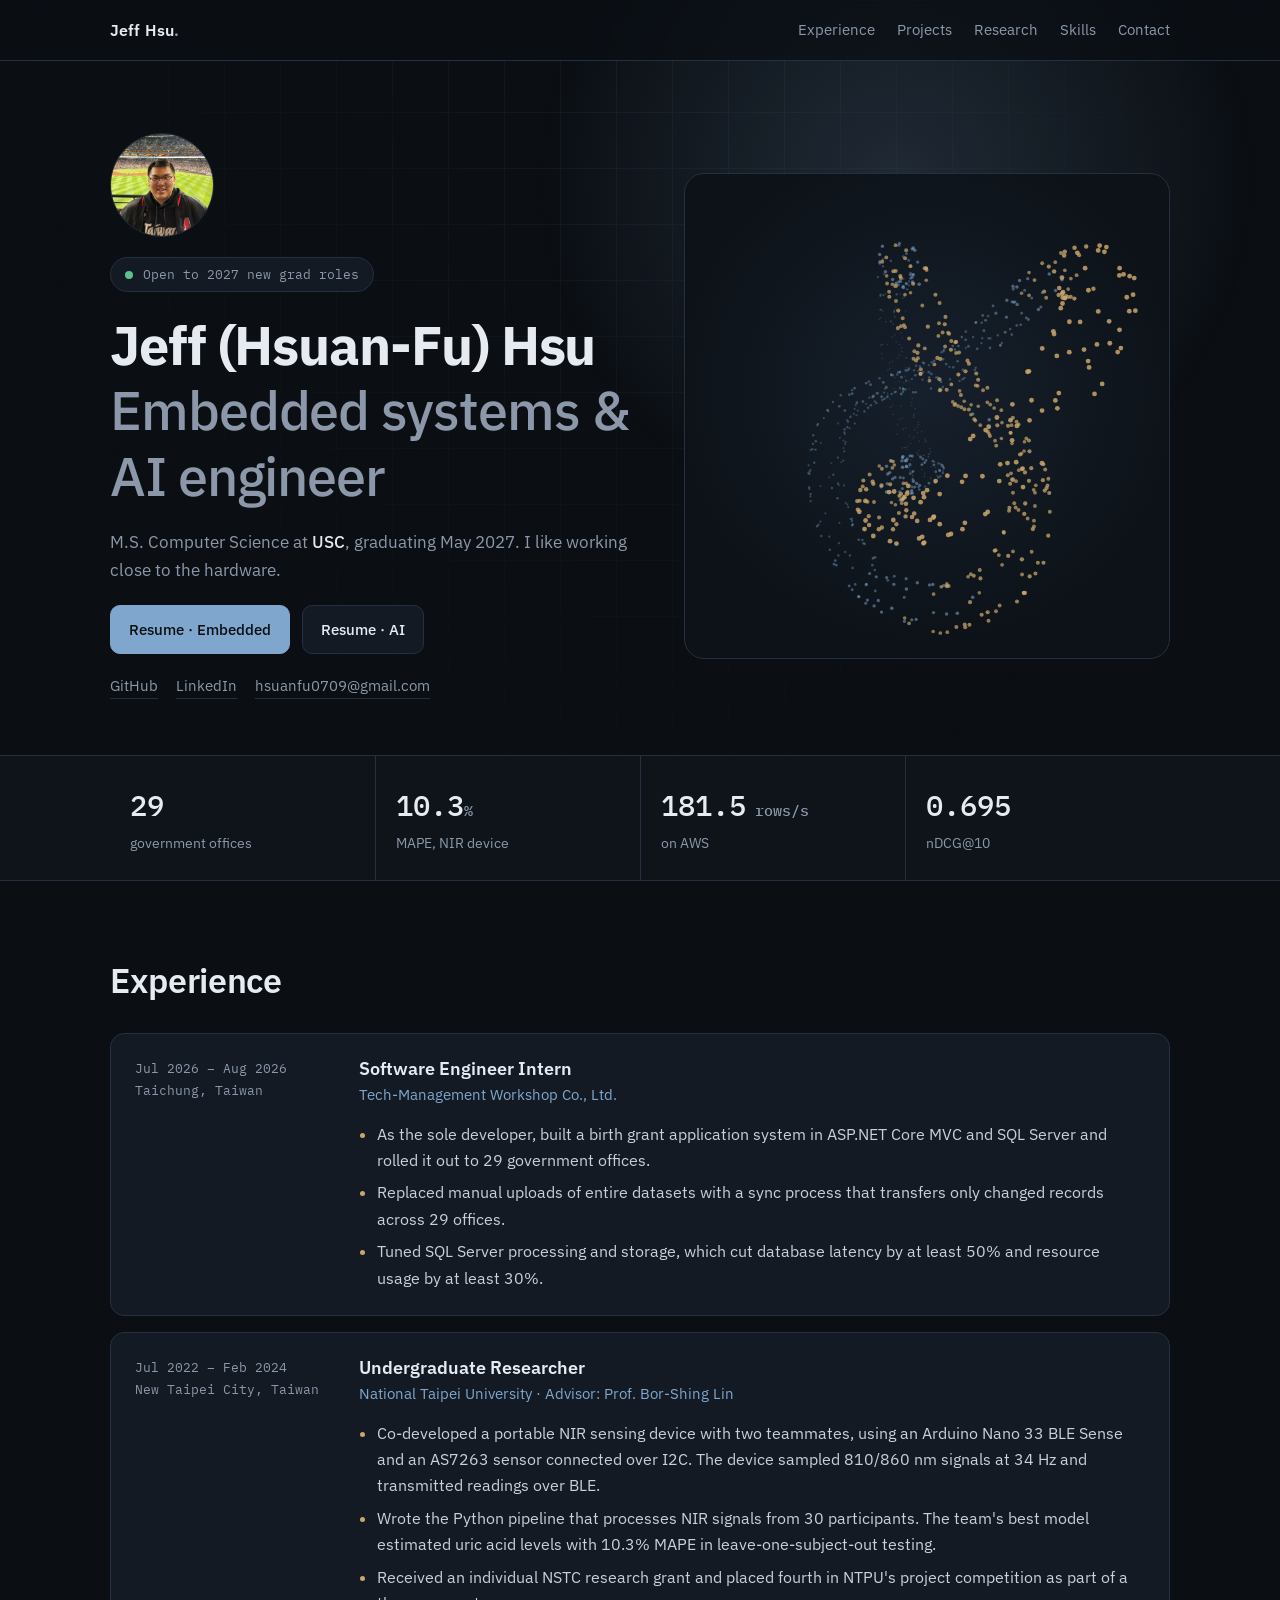
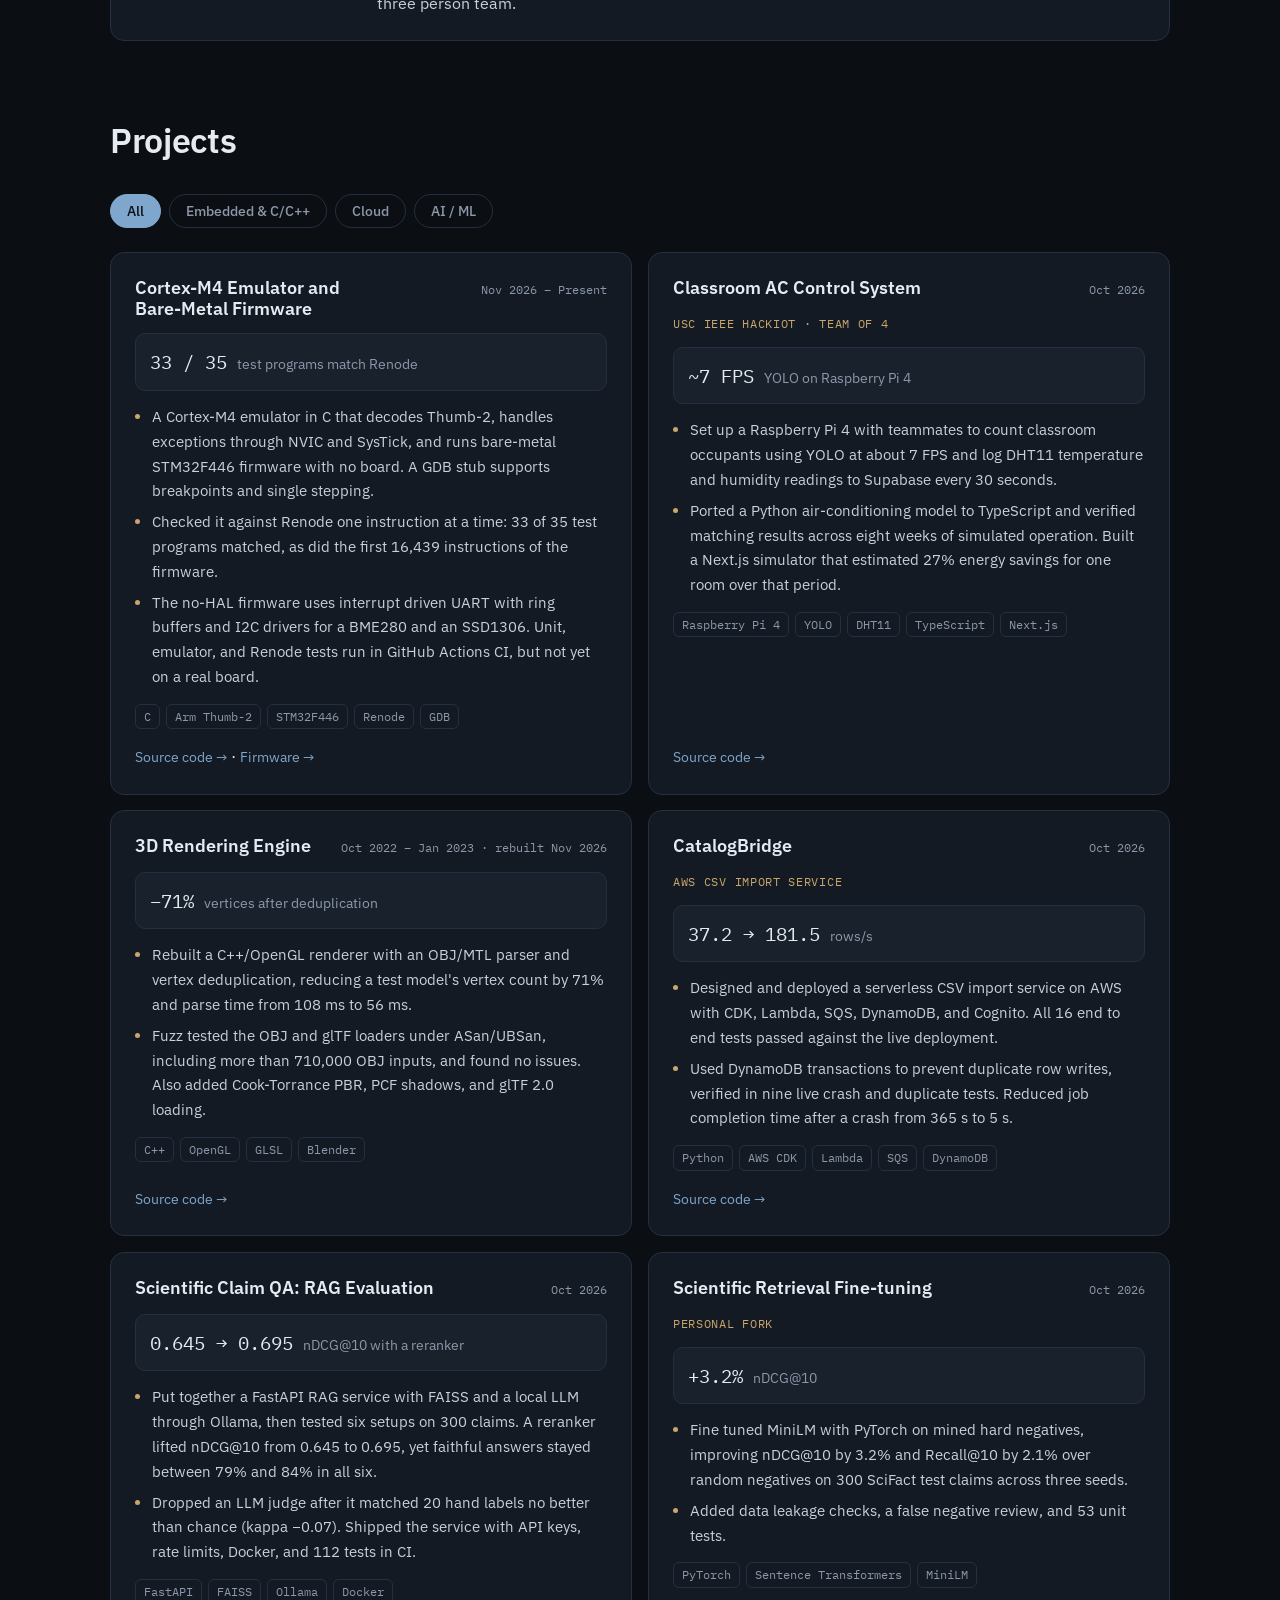
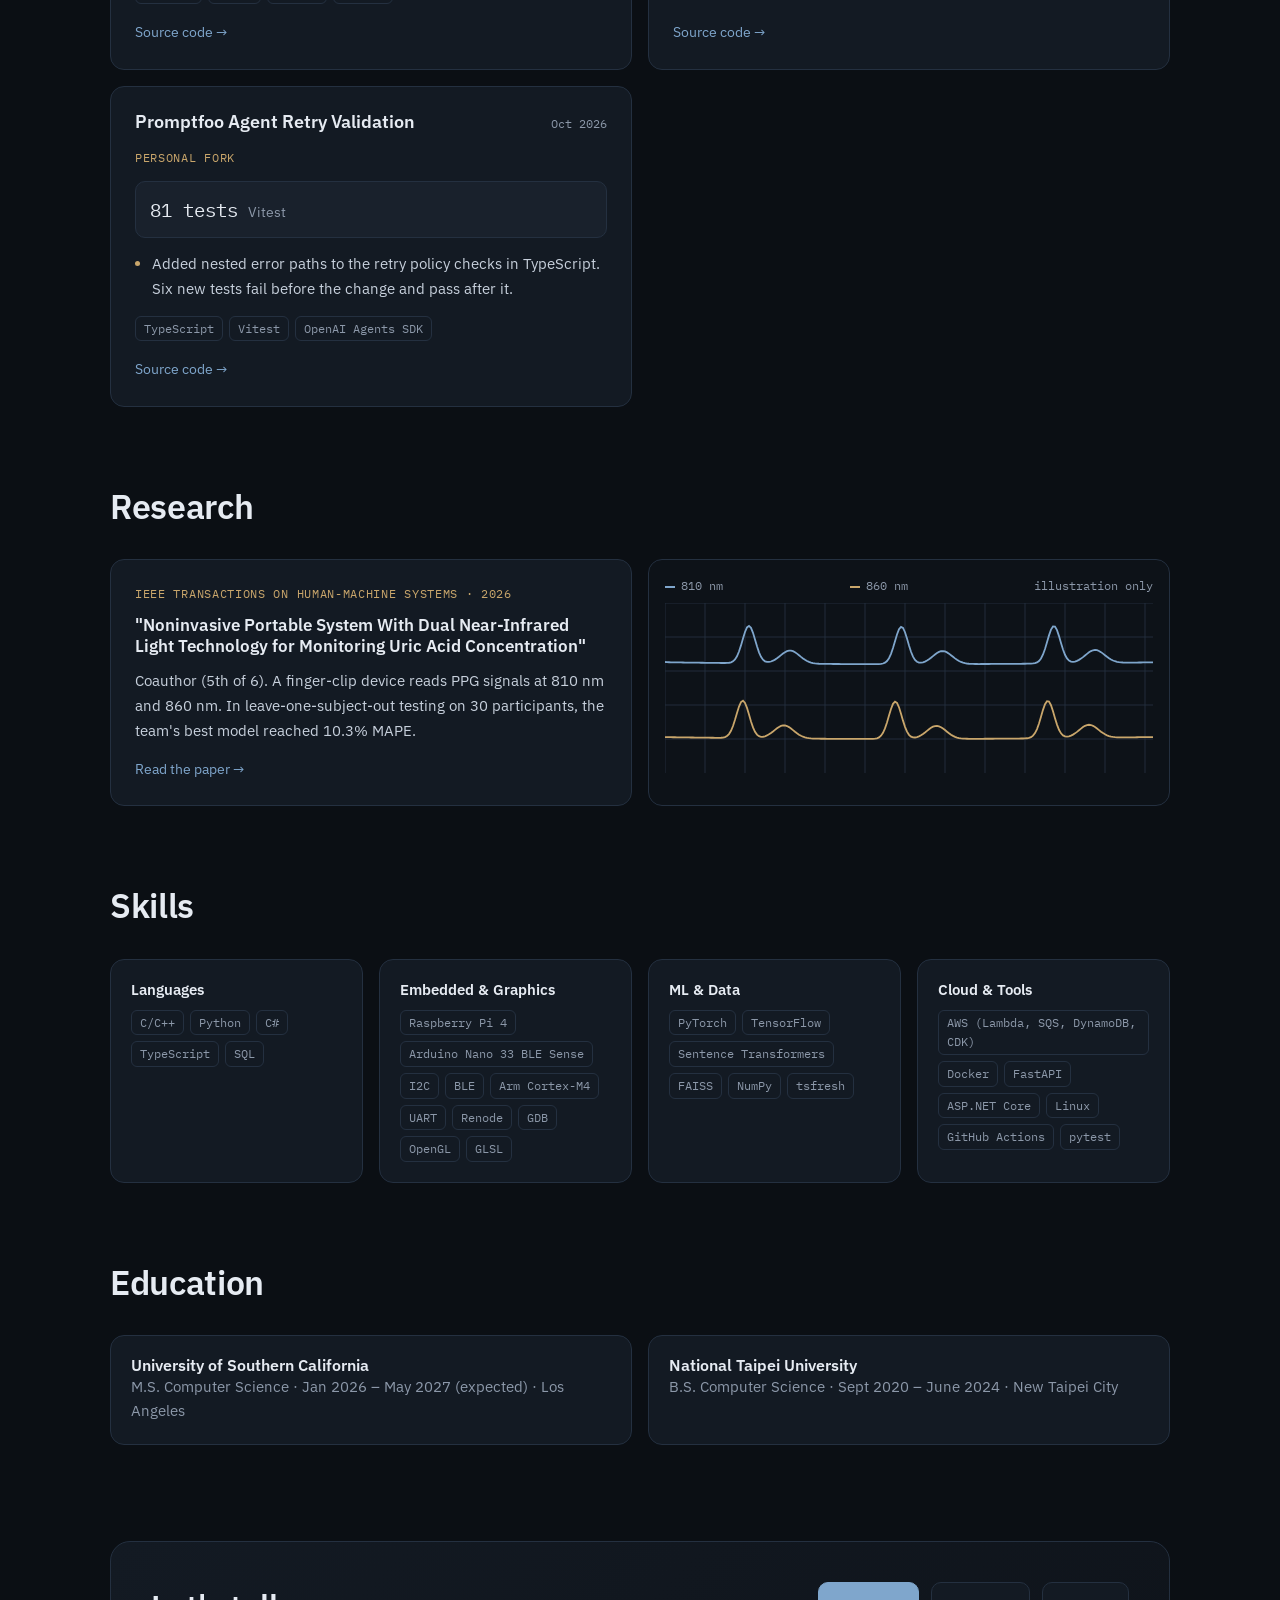
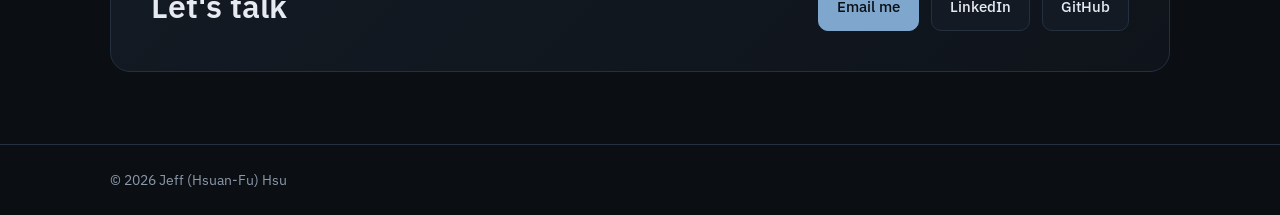
==== index.html @ 61c22da6 "Rewrite research summary as full sentences; drop dash from README title Co-Authored-By: Claude Opus " ====
<!doctype html>
<html lang="en">
<head>
  <meta charset="utf-8">
  <meta name="viewport" content="width=device-width, initial-scale=1, viewport-fit=cover">
  <meta name="description" content="Jeff (Hsuan-Fu) Hsu, USC MSCS (May 2027). Embedded systems and AI engineering: sensor hardware, C++ graphics, AWS serverless, and RAG evaluation.">
  <meta name="theme-color" content="#0b0f14">
  <meta property="og:title" content="Jeff (Hsuan-Fu) Hsu | Embedded Systems &amp; AI Engineer">
  <meta property="og:description" content="USC MSCS (May 2027). Embedded systems first, AI second.">
  <meta property="og:type" content="website">
  <meta property="og:url" content="https://tofuhsu.github.io/">
  <title>Jeff (Hsuan-Fu) Hsu | Embedded Systems &amp; AI Engineer</title>
  <link rel="icon" href="assets/favicon.svg" type="image/svg+xml">
  <link rel="preconnect" href="https://fonts.googleapis.com">
  <link rel="preconnect" href="https://fonts.gstatic.com" crossorigin>
  <link href="https://fonts.googleapis.com/css2?family=IBM+Plex+Mono:wght@400;500&family=IBM+Plex+Sans:wght@400;500;600;700&display=swap" rel="stylesheet">
  <style>
    /* Layout: full-bleed dark bands; centred 1100px column; hero = text left, live 3D canvas right */
    :root {
      color-scheme: dark;
      --bg: #0b0f14;
      --bg-2: #0f141b;
      --surface: #131a23;
      --surface-2: #19212c;
      --line: #243040;
      --text: #e6ebf2;
      --muted: #8c98a9;
      --accent: #7fa6cc;      /* steel blue */
      --accent-2: #c9a66b;    /* muted brass */
      --accent-glow: rgba(127, 166, 204, 0.18);
      --f-sans: "IBM Plex Sans", system-ui, -apple-system, "Segoe UI", sans-serif;
      --f-mono: "IBM Plex Mono", ui-monospace, Menlo, monospace;
      --radius: 14px;
      --max: 1100px;
    }
    * { box-sizing: border-box; }
    html { scroll-behavior: smooth; }
    body {
      margin: 0; background: var(--bg); color: var(--text);
      font-family: var(--f-sans); font-size: 16px; line-height: 1.65;
      -webkit-font-smoothing: antialiased;
    }
    a { color: inherit; }
    img { max-width: 100%; }
    .wrap {
      max-width: var(--max); margin: 0 auto;
      padding-left: max(20px, env(safe-area-inset-left, 0px));
      padding-right: max(20px, env(safe-area-inset-right, 0px));
    }
    h1, h2, h3 { margin: 0; line-height: 1.2; text-wrap: balance; }
    p { margin: 0; }
    .mono { font-family: var(--f-mono); }
    :focus-visible { outline: 2px solid var(--accent); outline-offset: 3px; border-radius: 6px; }

    /* ambient glow that follows the cursor */
    .ambient {
      position: fixed; inset: 0; pointer-events: none; z-index: 0;
      background: radial-gradient(600px circle at var(--mx, 70%) var(--my, 20%), var(--accent-glow), transparent 60%);
    }
    .grid-bg {
      position: fixed; inset: 0; pointer-events: none; z-index: 0; opacity: 0.35;
      background-image: linear-gradient(var(--line) 1px, transparent 1px), linear-gradient(90deg, var(--line) 1px, transparent 1px);
      background-size: 56px 56px;
      mask-image: radial-gradient(ellipse at 50% 0%, #000 0%, transparent 70%);
      -webkit-mask-image: radial-gradient(ellipse at 50% 0%, #000 0%, transparent 70%);
    }
    main, nav, footer { position: relative; z-index: 1; }

    /* nav */
    nav.top {
      position: sticky; top: env(safe-area-inset-top, 0px); z-index: 10;
      backdrop-filter: blur(12px); -webkit-backdrop-filter: blur(12px);
      background: rgba(11, 15, 20, 0.72); border-bottom: 1px solid var(--line);
    }
    nav.top .wrap { display: flex; align-items: center; justify-content: space-between; gap: 16px; height: 60px; }
    .brand { font-weight: 600; text-decoration: none; letter-spacing: 0.01em; }
    .brand span { color: var(--accent); }
    .nav-links { display: flex; gap: 22px; font-size: 0.92rem; }
    .nav-links a { color: var(--muted); text-decoration: none; transition: color 0.2s; }
    .nav-links a:hover { color: var(--text); }
    @media (max-width: 720px) { .nav-links { display: none; } }

    /* hero */
    .hero { padding-block: 72px 56px; }
    .hero .wrap { display: grid; grid-template-columns: 1.1fr 1fr; gap: 40px; align-items: center; }
    .hero-text { display: flex; flex-direction: column; gap: 20px; min-width: 0; }
    .hero h1 { font-size: clamp(2.2rem, 5vw, 3.4rem); font-weight: 700; letter-spacing: -0.02em; }
    .hero h1 .soft { color: var(--muted); font-weight: 500; }
    .avatar { width: 104px; height: 104px; border-radius: 50%; object-fit: cover; border: 1px solid var(--line); background: var(--surface-2); }
    @media (max-width: 520px) { .avatar { width: 84px; height: 84px; } }
    .hero .lede { color: var(--muted); font-size: 1.08rem; max-width: 34em; }
    .hero .lede b { color: var(--text); font-weight: 500; }
    .status { display: inline-flex; align-items: center; gap: 10px; font-family: var(--f-mono); font-size: 0.8rem; color: var(--muted);
      border: 1px solid var(--line); border-radius: 999px; padding: 6px 14px; width: fit-content; background: var(--surface); }
    .dot { width: 8px; height: 8px; border-radius: 50%; background: #5fbf8f; animation: pulse 2.2s infinite; }
    @keyframes pulse { 0% { box-shadow: 0 0 0 0 rgba(95,191,143,.55); } 70% { box-shadow: 0 0 0 10px rgba(95,191,143,0); } 100% { box-shadow: 0 0 0 0 rgba(95,191,143,0); } }
    .cta { display: flex; flex-wrap: wrap; gap: 12px; }
    .btn {
      display: inline-flex; align-items: center; gap: 8px; text-decoration: none; font-weight: 500; font-size: 0.95rem;
      padding: 11px 18px; border-radius: 10px; border: 1px solid var(--line); background: var(--surface); color: var(--text);
      transition: transform 0.2s, border-color 0.2s, background 0.2s;
    }
    .btn:hover { transform: translateY(-2px); border-color: var(--accent); }
    .btn.primary { background: var(--accent); color: #0b0f14; border-color: var(--accent); }
    .btn.primary:hover { background: #9bbbdc; }
    .links { display: flex; flex-wrap: wrap; gap: 18px; font-size: 0.92rem; color: var(--muted); }
    .links a { text-decoration: none; border-bottom: 1px solid var(--line); }
    .links a:hover { color: var(--text); border-color: var(--accent); }

    .stage {
      position: relative; aspect-ratio: 1 / 1; width: 100%; max-width: 100%; border-radius: 20px; overflow: hidden;
      border: 1px solid var(--line);
      background: radial-gradient(circle at 50% 45%, #16202c 0%, #0d1218 70%);
    }
    #orb { width: 100%; height: 100%; display: block; cursor: grab; touch-action: none; }
    #orb:active { cursor: grabbing; }
    .stage-label { position: absolute; left: 16px; bottom: 14px; font-family: var(--f-mono); font-size: 0.72rem; color: var(--muted); pointer-events: none; }
    .stage-label b { color: var(--accent-2); font-weight: 500; }
    @media (max-width: 860px) { .hero .wrap { grid-template-columns: 1fr; } .stage { max-width: 440px; } }

    /* numbers strip */
    .numbers { border-block: 1px solid var(--line); background: var(--bg-2); }
    .numbers .wrap { display: grid; grid-template-columns: repeat(4, 1fr); }
    .num { padding: 26px 20px; border-left: 1px solid var(--line); display: flex; flex-direction: column; gap: 4px; min-width: 0; }
    .num:first-child { border-left: 0; }
    .num .v { font-family: var(--f-mono); font-size: 1.8rem; font-weight: 500; color: var(--text); font-variant-numeric: tabular-nums; }
    .num .v small { font-size: 0.95rem; color: var(--muted); }
    .num .k { font-size: 0.86rem; color: var(--muted); line-height: 1.45; }
    @media (max-width: 760px) { .numbers .wrap { grid-template-columns: 1fr 1fr; } .num:nth-child(3) { border-left: 0; } .num:nth-child(n+3) { border-top: 1px solid var(--line); } }

    /* sections */
    section.block { padding-block: 80px 0; }
    .head { display: flex; flex-direction: column; gap: 10px; margin-bottom: 32px; }
    .head h2 { font-size: clamp(1.6rem, 3vw, 2.1rem); font-weight: 600; letter-spacing: -0.01em; }

    /* experience */
    .timeline { display: grid; gap: 16px; }
    .role { display: grid; grid-template-columns: 200px 1fr; gap: 24px; padding: 24px; border: 1px solid var(--line); border-radius: var(--radius); background: var(--surface); }
    .role .when { font-family: var(--f-mono); font-size: 0.82rem; color: var(--muted); }
    .role h3 { font-size: 1.12rem; font-weight: 600; }
    .role .org { color: var(--accent); font-size: 0.95rem; margin-top: 2px; }
    .role ul { margin: 14px 0 0; padding-left: 1.1em; display: grid; gap: 6px; color: #c7d0dc; }
    .role li::marker { color: var(--accent-2); }
    .role .body { min-width: 0; }
    @media (max-width: 720px) { .role { grid-template-columns: 1fr; gap: 8px; } }

    /* projects */
    .filters { display: flex; flex-wrap: wrap; gap: 8px; margin-bottom: 24px; }
    .filters button {
      font: 500 0.88rem var(--f-sans); color: var(--muted); background: transparent; border: 1px solid var(--line);
      border-radius: 999px; padding: 7px 16px; cursor: pointer; transition: color 0.2s, background 0.2s, border-color 0.2s;
    }
    .filters button:hover { color: var(--text); }
    .filters button[aria-pressed="true"] { color: #0b0f14; background: var(--accent); border-color: var(--accent); }
    .projects { display: grid; grid-template-columns: repeat(2, 1fr); gap: 16px; }
    @media (max-width: 760px) { .projects { grid-template-columns: 1fr; } }
    .card {
      position: relative; border: 1px solid var(--line); border-radius: var(--radius); background: var(--surface);
      padding: 24px; display: flex; flex-direction: column; gap: 14px; min-width: 0; overflow: hidden;
      transform: perspective(900px) rotateX(var(--rx, 0deg)) rotateY(var(--ry, 0deg));
      transition: transform 0.25s ease, border-color 0.25s, opacity 0.6s;
    }
    .card::before {
      content: ""; position: absolute; inset: 0; pointer-events: none; opacity: 0; transition: opacity 0.3s;
      background: radial-gradient(360px circle at var(--cx, 50%) var(--cy, 50%), rgba(127,166,204,0.14), transparent 60%);
    }
    .card:hover { border-color: #35465c; }
    .card:hover::before { opacity: 1; }
    .card.hide { display: none; }
    .card .top { display: flex; justify-content: space-between; align-items: baseline; gap: 12px; }
    .card h3 { font-size: 1.1rem; font-weight: 600; }
    .card .date { font-family: var(--f-mono); font-size: 0.78rem; color: var(--muted); white-space: nowrap; }
    .tag { font-family: var(--f-mono); font-size: 0.72rem; color: var(--accent-2); letter-spacing: 0.06em; text-transform: uppercase; }
    .metric { display: flex; align-items: baseline; gap: 10px; padding: 12px 14px; border-radius: 10px; background: var(--surface-2); border: 1px solid var(--line); }
    .metric .v { font-family: var(--f-mono); font-size: 1.2rem; color: var(--text); white-space: nowrap; }
    .metric .k { font-size: 0.85rem; color: var(--muted); line-height: 1.4; }
    .card ul { margin: 0; padding-left: 1.1em; display: grid; gap: 6px; color: #c7d0dc; font-size: 0.94rem; }
    .card li::marker { color: var(--accent-2); }
    .pills { display: flex; flex-wrap: wrap; gap: 6px; }
    .pill { font-family: var(--f-mono); font-size: 0.74rem; color: var(--muted); border: 1px solid var(--line); border-radius: 6px; padding: 2px 8px; }
    .card .foot { margin-top: auto; }
    .card .foot a, .paper .foot a { font-size: 0.9rem; color: var(--accent); text-decoration: none; }
    .card .foot a:hover, .paper .foot a:hover { text-decoration: underline; }

    /* research with live waveform */
    .research { display: grid; grid-template-columns: 1fr 1fr; gap: 16px; }
    @media (max-width: 760px) { .research { grid-template-columns: 1fr; } }
    .paper { border: 1px solid var(--line); border-radius: var(--radius); background: var(--surface); padding: 24px; display: flex; flex-direction: column; gap: 12px; min-width: 0; }
    .paper h3 { font-size: 1.05rem; font-weight: 600; }
    .paper p { color: #c7d0dc; font-size: 0.95rem; }
    .scope { border: 1px solid var(--line); border-radius: var(--radius); background: #0d1218; padding: 16px; display: flex; flex-direction: column; gap: 8px; min-width: 0; }
    .scope canvas { width: 100%; height: 170px; display: block; }
    .scope .legend { display: flex; flex-wrap: wrap; gap: 10px; justify-content: space-between; font-family: var(--f-mono); font-size: 0.72rem; color: var(--muted); }
    .legend i { display: inline-block; width: 10px; height: 2px; vertical-align: middle; margin-right: 6px; }

    /* skills */
    .skills { display: grid; grid-template-columns: repeat(auto-fit, minmax(240px, 1fr)); gap: 16px; }
    .skill { border: 1px solid var(--line); border-radius: var(--radius); background: var(--surface); padding: 20px; display: flex; flex-direction: column; gap: 12px; }
    .skill h3 { font-size: 0.95rem; font-weight: 600; }

    /* education + contact */
    .edu { display: grid; grid-template-columns: 1fr 1fr; gap: 16px; }
    @media (max-width: 720px) { .edu { grid-template-columns: 1fr; } }
    .edu div { border: 1px solid var(--line); border-radius: var(--radius); padding: 20px; background: var(--surface); }
    .edu h3 { font-size: 1rem; font-weight: 600; }
    .edu p { color: var(--muted); font-size: 0.92rem; }
    .contact { padding-block: 96px 72px; }
    .contact .box { border: 1px solid var(--line); border-radius: 20px; padding: 40px; background: linear-gradient(135deg, #131a23, #0f141b); display: flex; flex-wrap: wrap; justify-content: space-between; align-items: center; gap: 24px; }
    .contact h2 { font-size: clamp(1.5rem, 3vw, 2rem); font-weight: 600; }
    .contact p { color: var(--muted); margin-top: 6px; }
    @media (max-width: 520px) { .contact .box { padding: 24px; } }
    footer { border-top: 1px solid var(--line); padding-block: 24px; color: var(--muted); font-size: 0.85rem; }

    /* reveal on scroll: visible without JS; only nudges in when JS runs */
    .js .reveal { opacity: 0; transform: translateY(14px); transition: opacity 0.6s ease, transform 0.6s ease; }
    .js .reveal.in { opacity: 1; transform: none; }
    .js .card.reveal.in { transform: perspective(900px) rotateX(var(--rx, 0deg)) rotateY(var(--ry, 0deg)); }
    @media (prefers-reduced-motion: reduce) {
      * { animation: none !important; transition: none !important; scroll-behavior: auto !important; }
      .js .reveal { opacity: 1; transform: none; }
    }
  </style>
</head>
<body>
  <div class="grid-bg" aria-hidden="true"></div>
  <div class="ambient" aria-hidden="true"></div>

  <nav class="top" aria-label="Main">
    <div class="wrap">
      <a class="brand" href="#top">Jeff Hsu<span>.</span></a>
      <div class="nav-links">
        <a href="#experience">Experience</a>
        <a href="#projects">Projects</a>
        <a href="#research">Research</a>
        <a href="#skills">Skills</a>
        <a href="#contact">Contact</a>
      </div>
    </div>
  </nav>

  <main id="top">
    <header class="hero">
      <div class="wrap">
        <div class="hero-text">
          <img class="avatar" src="assets/profile.jpg" alt="Jeff Hsu" width="104" height="104">
          <span class="status"><span class="dot"></span>Open to 2027 new grad roles</span>
          <h1>Jeff (Hsuan-Fu) Hsu<br><span class="soft">Embedded systems &amp; AI engineer</span></h1>
          <p class="lede">M.S. Computer Science at <b>USC</b>, graduating May 2027. I like working close to the hardware.</p>
          <div class="cta">
            <a class="btn primary" href="assets/Hsuan_Fu_Hsu_Embedded_Systems_May2027.pdf" target="_blank" rel="noopener">Resume · Embedded</a>
            <a class="btn" href="assets/Hsuan_Fu_Hsu_AI_Engineering_May2027.pdf" target="_blank" rel="noopener">Resume · AI</a>
          </div>
          <div class="links">
            <a href="https://github.com/Tofuhsu" target="_blank" rel="noopener">GitHub</a>
            <a href="https://www.linkedin.com/in/hsuan-fu-hsu/" target="_blank" rel="noopener">LinkedIn</a>
            <a href="mailto:hsuanfu0709@gmail.com">hsuanfu0709@gmail.com</a>
          </div>
        </div>
        <div class="stage">
          <canvas id="orb" aria-label="Interactive 3D point cloud. Drag to rotate."></canvas>
        </div>
      </div>
    </header>

    <div class="numbers">
      <div class="wrap">
        <div class="num reveal"><span class="v"><span data-count="29" data-dec="0">29</span></span><span class="k">government offices</span></div>
        <div class="num reveal"><span class="v"><span data-count="10.3" data-dec="1">10.3</span><small>%</small></span><span class="k">MAPE, NIR device</span></div>
        <div class="num reveal"><span class="v"><span data-count="181.5" data-dec="1">181.5</span><small> rows/s</small></span><span class="k">on AWS</span></div>
        <div class="num reveal"><span class="v"><span data-count="0.695" data-dec="3">0.695</span></span><span class="k">nDCG@10</span></div>
      </div>
    </div>

    <section class="block" id="experience" aria-labelledby="exp-h">
      <div class="wrap">
        <div class="head reveal"><h2 id="exp-h">Experience</h2></div>
        <div class="timeline">
          <article class="role reveal">
            <div class="when">Jul 2026 – Aug 2026<br>Taichung, Taiwan</div>
            <div class="body">
              <h3>Software Engineer Intern</h3>
              <div class="org">Tech-Management Workshop Co., Ltd.</div>
              <ul>
                <li>As the sole developer, built a birth grant application system in ASP.NET Core MVC and SQL Server and rolled it out to 29 government offices.</li>
                <li>Replaced manual uploads of entire datasets with a sync process that transfers only changed records across 29 offices.</li>
                <li>Tuned SQL Server processing and storage, which cut database latency by at least 50% and resource usage by at least 30%.</li>
              </ul>
            </div>
          </article>
          <article class="role reveal">
            <div class="when">Jul 2022 – Feb 2024<br>New Taipei City, Taiwan</div>
            <div class="body">
              <h3>Undergraduate Researcher</h3>
              <div class="org">National Taipei University · Advisor: Prof. Bor-Shing Lin</div>
              <ul>
                <li>Co-developed a portable NIR sensing device with two teammates, using an Arduino Nano 33 BLE Sense and an AS7263 sensor connected over I2C. The device sampled 810/860 nm signals at 34 Hz and transmitted readings over BLE.</li>
                <li>Wrote the Python pipeline that processes NIR signals from 30 participants. The team's best model estimated uric acid levels with 10.3% MAPE in leave-one-subject-out testing.</li>
                <li>Received an individual NSTC research grant and placed fourth in NTPU's project competition as part of a three person team.</li>
              </ul>
            </div>
          </article>
        </div>
      </div>
    </section>

    <section class="block" id="projects" aria-labelledby="proj-h">
      <div class="wrap">
        <div class="head reveal"><h2 id="proj-h">Projects</h2></div>
        <div class="filters" role="group" aria-label="Filter projects">
          <button type="button" id="f-all" data-f="all" aria-pressed="true">All</button>
          <button type="button" id="f-emb" data-f="embedded" aria-pressed="false">Embedded &amp; C/C++</button>
          <button type="button" id="f-cloud" data-f="cloud" aria-pressed="false">Cloud</button>
          <button type="button" id="f-ai" data-f="ai" aria-pressed="false">AI / ML</button>
        </div>
        <div class="projects">
          <article class="card reveal" data-cat="embedded">
            <div class="top"><h3>Cortex-M4 Emulator and Bare-Metal Firmware</h3><span class="date">Nov 2026 – Present</span></div>
            <div class="metric"><span class="v">33 / 35</span><span class="k">test programs match Renode</span></div>
            <ul>
              <li>A Cortex-M4 emulator in C that decodes Thumb-2, handles exceptions through NVIC and SysTick, and runs bare-metal STM32F446 firmware with no board. A GDB stub supports breakpoints and single stepping.</li>
              <li>Checked it against Renode one instruction at a time: 33 of 35 test programs matched, as did the first 16,439 instructions of the firmware.</li>
              <li>The no-HAL firmware uses interrupt driven UART with ring buffers and I2C drivers for a BME280 and an SSD1306. Unit, emulator, and Renode tests run in GitHub Actions CI, but not yet on a real board.</li>
            </ul>
            <div class="pills"><span class="pill">C</span><span class="pill">Arm Thumb-2</span><span class="pill">STM32F446</span><span class="pill">Renode</span><span class="pill">GDB</span></div>
            <div class="foot"><a href="https://github.com/Tofuhsu/cortex-m-emu" target="_blank" rel="noopener">Source code →</a> · <a href="https://github.com/Tofuhsu/stm32-baremetal-sensor-node" target="_blank" rel="noopener">Firmware →</a></div>
          </article>

          <article class="card reveal" data-cat="embedded">
            <div class="top"><h3>Classroom AC Control System</h3><span class="date">Oct 2026</span></div>
            <span class="tag">USC IEEE HackIoT · team of 4</span>
            <div class="metric"><span class="v">~7 FPS</span><span class="k">YOLO on Raspberry Pi 4</span></div>
            <ul>
              <li>Set up a Raspberry Pi 4 with teammates to count classroom occupants using YOLO at about 7 FPS and log DHT11 temperature and humidity readings to Supabase every 30 seconds.</li>
              <li>Ported a Python air-conditioning model to TypeScript and verified matching results across eight weeks of simulated operation. Built a Next.js simulator that estimated 27% energy savings for one room over that period.</li>
            </ul>
            <div class="pills"><span class="pill">Raspberry Pi 4</span><span class="pill">YOLO</span><span class="pill">DHT11</span><span class="pill">TypeScript</span><span class="pill">Next.js</span></div>
            <div class="foot"><a href="https://github.com/1chooo/mjhh-usc-ieee-HackIoT" target="_blank" rel="noopener">Source code →</a></div>
          </article>

          <article class="card reveal" data-cat="embedded">
            <div class="top"><h3>3D Rendering Engine</h3><span class="date">Oct 2022 – Jan 2023 · rebuilt Nov 2026</span></div>
            <div class="metric"><span class="v">−71%</span><span class="k">vertices after deduplication</span></div>
            <ul>
              <li>Rebuilt a C++/OpenGL renderer with an OBJ/MTL parser and vertex deduplication, reducing a test model's vertex count by 71% and parse time from 108 ms to 56 ms.</li>
              <li>Fuzz tested the OBJ and glTF loaders under ASan/UBSan, including more than 710,000 OBJ inputs, and found no issues. Also added Cook-Torrance PBR, PCF shadows, and glTF 2.0 loading.</li>
            </ul>
            <div class="pills"><span class="pill">C++</span><span class="pill">OpenGL</span><span class="pill">GLSL</span><span class="pill">Blender</span></div>
            <div class="foot"><a href="https://github.com/Tofuhsu/3D-Rendering-Engine" target="_blank" rel="noopener">Source code →</a></div>
          </article>

          <article class="card reveal" data-cat="cloud">
            <div class="top"><h3>CatalogBridge</h3><span class="date">Oct 2026</span></div>
            <span class="tag">AWS CSV import service</span>
            <div class="metric"><span class="v">37.2 → 181.5</span><span class="k">rows/s</span></div>
            <ul>
              <li>Designed and deployed a serverless CSV import service on AWS with CDK, Lambda, SQS, DynamoDB, and Cognito. All 16 end to end tests passed against the live deployment.</li>
              <li>Used DynamoDB transactions to prevent duplicate row writes, verified in nine live crash and duplicate tests. Reduced job completion time after a crash from 365 s to 5 s.</li>
            </ul>
            <div class="pills"><span class="pill">Python</span><span class="pill">AWS CDK</span><span class="pill">Lambda</span><span class="pill">SQS</span><span class="pill">DynamoDB</span></div>
            <div class="foot"><a href="https://github.com/Tofuhsu/catalogbridge" target="_blank" rel="noopener">Source code →</a></div>
          </article>

          <article class="card reveal" data-cat="ai">
            <div class="top"><h3>Scientific Claim QA: RAG Evaluation</h3><span class="date">Oct 2026</span></div>
            <div class="metric"><span class="v">0.645 → 0.695</span><span class="k">nDCG@10 with a reranker</span></div>
            <ul>
              <li>Put together a FastAPI RAG service with FAISS and a local LLM through Ollama, then tested six setups on 300 claims. A reranker lifted nDCG@10 from 0.645 to 0.695, yet faithful answers stayed between 79% and 84% in all six.</li>
              <li>Dropped an LLM judge after it matched 20 hand labels no better than chance (kappa −0.07). Shipped the service with API keys, rate limits, Docker, and 112 tests in CI.</li>
            </ul>
            <div class="pills"><span class="pill">FastAPI</span><span class="pill">FAISS</span><span class="pill">Ollama</span><span class="pill">Docker</span></div>
            <div class="foot"><a href="https://github.com/Tofuhsu/scifact-rag" target="_blank" rel="noopener">Source code →</a></div>
          </article>

          <article class="card reveal" data-cat="ai">
            <div class="top"><h3>Scientific Retrieval Fine-tuning</h3><span class="date">Oct 2026</span></div>
            <span class="tag">Personal fork</span>
            <div class="metric"><span class="v">+3.2%</span><span class="k">nDCG@10</span></div>
            <ul>
              <li>Fine tuned MiniLM with PyTorch on mined hard negatives, improving nDCG@10 by 3.2% and Recall@10 by 2.1% over random negatives on 300 SciFact test claims across three seeds.</li>
              <li>Added data leakage checks, a false negative review, and 53 unit tests.</li>
            </ul>
            <div class="pills"><span class="pill">PyTorch</span><span class="pill">Sentence Transformers</span><span class="pill">MiniLM</span></div>
            <div class="foot"><a href="https://github.com/Tofuhsu/sentence-transformers/pull/1" target="_blank" rel="noopener">Source code →</a></div>
          </article>

          <article class="card reveal" data-cat="ai">
            <div class="top"><h3>Promptfoo Agent Retry Validation</h3><span class="date">Oct 2026</span></div>
            <span class="tag">Personal fork</span>
            <div class="metric"><span class="v">81 tests</span><span class="k">Vitest</span></div>
            <ul>
              <li>Added nested error paths to the retry policy checks in TypeScript. Six new tests fail before the change and pass after it.</li>
            </ul>
            <div class="pills"><span class="pill">TypeScript</span><span class="pill">Vitest</span><span class="pill">OpenAI Agents SDK</span></div>
            <div class="foot"><a href="https://github.com/Tofuhsu/promptfoo/tree/fix/agents-retry-policy-validation" target="_blank" rel="noopener">Source code →</a></div>
          </article>
        </div>
      </div>
    </section>

    <section class="block" id="research" aria-labelledby="res-h">
      <div class="wrap">
        <div class="head reveal"><h2 id="res-h">Research</h2></div>
        <div class="research">
          <div class="paper reveal">
            <span class="tag">IEEE Transactions on Human-Machine Systems · 2026</span>
            <h3>"Noninvasive Portable System With Dual Near-Infrared Light Technology for Monitoring Uric Acid Concentration"</h3>
            <p>Coauthor (5th of 6). A finger-clip device reads PPG signals at 810 nm and 860 nm. In leave-one-subject-out testing on 30 participants, the team's best model reached 10.3% MAPE.</p>
            <div class="foot"><a href="https://doi.org/10.1109/THMS.2026.3724413" target="_blank" rel="noopener">Read the paper →</a></div>
          </div>
          <div class="scope reveal">
            <div class="legend"><span><i style="background:var(--accent)"></i>810 nm</span><span><i style="background:var(--accent-2)"></i>860 nm</span><span>illustration only</span></div>
            <canvas id="ppg" aria-label="Animated illustration of two PPG waveforms"></canvas>
          </div>
        </div>
      </div>
    </section>

    <section class="block" id="skills" aria-labelledby="sk-h">
      <div class="wrap">
        <div class="head reveal"><h2 id="sk-h">Skills</h2></div>
        <div class="skills">
          <div class="skill reveal"><h3>Languages</h3><div class="pills"><span class="pill">C/C++</span><span class="pill">Python</span><span class="pill">C#</span><span class="pill">TypeScript</span><span class="pill">SQL</span></div></div>
          <div class="skill reveal"><h3>Embedded &amp; Graphics</h3><div class="pills"><span class="pill">Raspberry Pi 4</span><span class="pill">Arduino Nano 33 BLE Sense</span><span class="pill">I2C</span><span class="pill">BLE</span><span class="pill">Arm Cortex-M4</span><span class="pill">UART</span><span class="pill">Renode</span><span class="pill">GDB</span><span class="pill">OpenGL</span><span class="pill">GLSL</span></div></div>
          <div class="skill reveal"><h3>ML &amp; Data</h3><div class="pills"><span class="pill">PyTorch</span><span class="pill">TensorFlow</span><span class="pill">Sentence Transformers</span><span class="pill">FAISS</span><span class="pill">NumPy</span><span class="pill">tsfresh</span></div></div>
          <div class="skill reveal"><h3>Cloud &amp; Tools</h3><div class="pills"><span class="pill">AWS (Lambda, SQS, DynamoDB, CDK)</span><span class="pill">Docker</span><span class="pill">FastAPI</span><span class="pill">ASP.NET Core</span><span class="pill">Linux</span><span class="pill">GitHub Actions</span><span class="pill">pytest</span></div></div>
        </div>
      </div>
    </section>

    <section class="block" aria-labelledby="edu-h">
      <div class="wrap">
        <div class="head reveal"><h2 id="edu-h">Education</h2></div>
        <div class="edu">
          <div class="reveal"><h3>University of Southern California</h3><p>M.S. Computer Science · Jan 2026 – May 2027 (expected) · Los Angeles</p></div>
          <div class="reveal"><h3>National Taipei University</h3><p>B.S. Computer Science · Sept 2020 – June 2024 · New Taipei City</p></div>
        </div>
      </div>
    </section>

    <section class="contact" id="contact" aria-labelledby="ct-h">
      <div class="wrap">
        <div class="box reveal">
          <div><h2 id="ct-h">Let's talk</h2></div>
          <div class="cta">
            <a class="btn primary" href="mailto:hsuanfu0709@gmail.com">Email me</a>
            <a class="btn" href="https://www.linkedin.com/in/hsuan-fu-hsu/" target="_blank" rel="noopener">LinkedIn</a>
            <a class="btn" href="https://github.com/Tofuhsu" target="_blank" rel="noopener">GitHub</a>
          </div>
        </div>
      </div>
    </section>
  </main>

  <footer><div class="wrap">© 2026 Jeff (Hsuan-Fu) Hsu</div></footer>

  <script>
  (function () {
    document.documentElement.classList.add('js');
    var reduce = window.matchMedia('(prefers-reduced-motion: reduce)').matches;
    var root = document.documentElement;

    // ambient glow follows the cursor
    window.addEventListener('pointermove', function (e) {
      root.style.setProperty('--mx', e.clientX + 'px');
      root.style.setProperty('--my', e.clientY + 'px');
    }, { passive: true });

    // reveal on scroll + count-up numbers (final values are already in the HTML)
    function countUp(el) {
      if (reduce) return;
      var target = parseFloat(el.dataset.count), dec = parseInt(el.dataset.dec || '0', 10), t0 = null;
      function step(t) {
        if (!t0) t0 = t;
        var p = Math.min((t - t0) / 1200, 1), e = 1 - Math.pow(1 - p, 3);
        el.textContent = (target * e).toFixed(dec);
        if (p < 1) requestAnimationFrame(step); else el.textContent = target.toFixed(dec);
      }
      requestAnimationFrame(step);
    }
    var io = 'IntersectionObserver' in window ? new IntersectionObserver(function (entries) {
      entries.forEach(function (en) {
        if (!en.isIntersecting) return;
        en.target.classList.add('in');
        en.target.querySelectorAll('[data-count]').forEach(countUp);
        io.unobserve(en.target);
      });
    }, { threshold: 0.15 }) : null;
    document.querySelectorAll('.reveal').forEach(function (el) { if (io) io.observe(el); else el.classList.add('in'); });

    // project filters
    var buttons = document.querySelectorAll('.filters button');
    buttons.forEach(function (b) {
      b.addEventListener('click', function () {
        buttons.forEach(function (x) { x.setAttribute('aria-pressed', String(x === b)); });
        document.querySelectorAll('.card').forEach(function (c) {
          var show = b.dataset.f === 'all' || c.dataset.cat === b.dataset.f;
          c.classList.toggle('hide', !show);
          if (show) c.classList.add('in');
        });
      });
    });

    // card tilt + spotlight
    if (!reduce && window.matchMedia('(hover: hover)').matches) {
      document.querySelectorAll('.card').forEach(function (c) {
        c.addEventListener('pointermove', function (e) {
          var r = c.getBoundingClientRect(), x = (e.clientX - r.left) / r.width, y = (e.clientY - r.top) / r.height;
          c.style.setProperty('--cx', (x * 100) + '%'); c.style.setProperty('--cy', (y * 100) + '%');
          c.style.setProperty('--ry', ((x - 0.5) * 5) + 'deg'); c.style.setProperty('--rx', ((0.5 - y) * 5) + 'deg');
        });
        c.addEventListener('pointerleave', function () { c.style.setProperty('--rx', '0deg'); c.style.setProperty('--ry', '0deg'); });
      });
    }

    function fit(canvas) {
      var dpr = Math.min(window.devicePixelRatio || 1, 2), r = canvas.getBoundingClientRect();
      canvas.width = Math.max(1, Math.round(r.width * dpr)); canvas.height = Math.max(1, Math.round(r.height * dpr));
      return dpr;
    }

    // hero: point-cloud torus knot, rotated and perspective-projected by hand
    var orb = document.getElementById('orb'), og = orb.getContext('2d'), pts = [];
    for (var i = 0; i < 900; i++) {
      var t = (i / 900) * Math.PI * 2, r = 0.55 * (2 + Math.cos(3 * t)), a = Math.random() * Math.PI * 2, tube = 0.18;
      pts.push([
        r * Math.cos(2 * t) + tube * Math.cos(a) * Math.cos(2 * t),
        r * Math.sin(2 * t) + tube * Math.cos(a) * Math.sin(2 * t),
        -0.55 * Math.sin(3 * t) + tube * Math.sin(a)
      ]);
    }
    var rotX = -0.4, rotY = 0.6, velX = 0, velY = 0.004, drag = null, dprO = fit(orb);
    orb.addEventListener('pointerdown', function (e) { drag = [e.clientX, e.clientY]; orb.setPointerCapture(e.pointerId); });
    orb.addEventListener('pointermove', function (e) {
      if (!drag) return;
      var dx = e.clientX - drag[0], dy = e.clientY - drag[1];
      rotY += dx * 0.008; rotX += dy * 0.008; velY = dx * 0.0006; velX = dy * 0.0006; drag = [e.clientX, e.clientY];
      if (reduce) drawOrb();
    });
    orb.addEventListener('pointerup', function () { drag = null; });
    orb.addEventListener('pointercancel', function () { drag = null; });
    function drawOrb() {
      var w = orb.width, h = orb.height, s = Math.min(w, h) * 0.23, proj = [];
      og.clearRect(0, 0, w, h);
      var cx = Math.cos(rotX), sx = Math.sin(rotX), cy = Math.cos(rotY), sy = Math.sin(rotY);
      for (var i = 0; i < pts.length; i++) {
        var x = pts[i][0], y = pts[i][1], z = pts[i][2];
        var x1 = x * cy + z * sy, z1 = -x * sy + z * cy, y1 = y * cx - z1 * sx, z2 = y * sx + z1 * cx;
        var persp = 3 / (3 + z2);
        proj.push([w / 2 + x1 * s * persp, h / 2 + y1 * s * persp, z2]);
      }
      proj.sort(function (a, b) { return b[2] - a[2]; });
      for (var j = 0; j < proj.length; j++) {
        var d = Math.max(0, Math.min(1, (1 - proj[j][2]) / 2)), size = (0.8 + d * 1.6) * dprO;
        og.fillStyle = d > 0.62 ? 'rgba(201,166,107,' + (0.35 + d * 0.5).toFixed(2) + ')' : 'rgba(127,166,204,' + (0.2 + d * 0.6).toFixed(2) + ')';
        og.beginPath(); og.arc(proj[j][0], proj[j][1], size, 0, Math.PI * 2); og.fill();
      }
    }
    function loopOrb() {
      if (!drag) { rotY += velY; rotX += velX; velX *= 0.96; velY = velY * 0.98 + 0.004 * 0.02; }
      drawOrb();
      requestAnimationFrame(loopOrb);
    }
    if (reduce) drawOrb(); else loopOrb();

    // research: scrolling two-trace PPG-style waveform (illustration, not study data)
    var ppg = document.getElementById('ppg'), pg = ppg.getContext('2d'), dprP = fit(ppg), phase = 0;
    function beat(t) { var u = ((t % 1) + 1) % 1; return Math.exp(-Math.pow((u - 0.18) / 0.06, 2)) + 0.35 * Math.exp(-Math.pow((u - 0.45) / 0.09, 2)); }
    function drawPPG() {
      var w = ppg.width, h = ppg.height;
      pg.clearRect(0, 0, w, h);
      pg.strokeStyle = 'rgba(36,48,64,0.9)'; pg.lineWidth = 1;
      for (var gx = 0; gx < w; gx += 40 * dprP) { pg.beginPath(); pg.moveTo(gx, 0); pg.lineTo(gx, h); pg.stroke(); }
      for (var gy = 0; gy < h; gy += 34 * dprP) { pg.beginPath(); pg.moveTo(0, gy); pg.lineTo(w, gy); pg.stroke(); }
      [['#7fa6cc', 0.34, 0], ['#c9a66b', 0.78, 0.04]].forEach(function (c) {
        pg.strokeStyle = c[0]; pg.lineWidth = 1.8 * dprP; pg.beginPath();
        for (var x = 0; x <= w; x += 2) {
          var t = x / w * 3.2 + phase + c[2], y = h * c[1] - beat(t) * h * 0.22 + Math.sin(t * 0.7) * h * 0.02;
          if (x === 0) pg.moveTo(x, y); else pg.lineTo(x, y);
        }
        pg.stroke();
      });
    }
    function loopPPG() { phase += 0.006; drawPPG(); requestAnimationFrame(loopPPG); }
    if (reduce) drawPPG(); else loopPPG();

    window.addEventListener('resize', function () { dprO = fit(orb); dprP = fit(ppg); drawOrb(); drawPPG(); });
  })();
  </script>
</body>
</html>
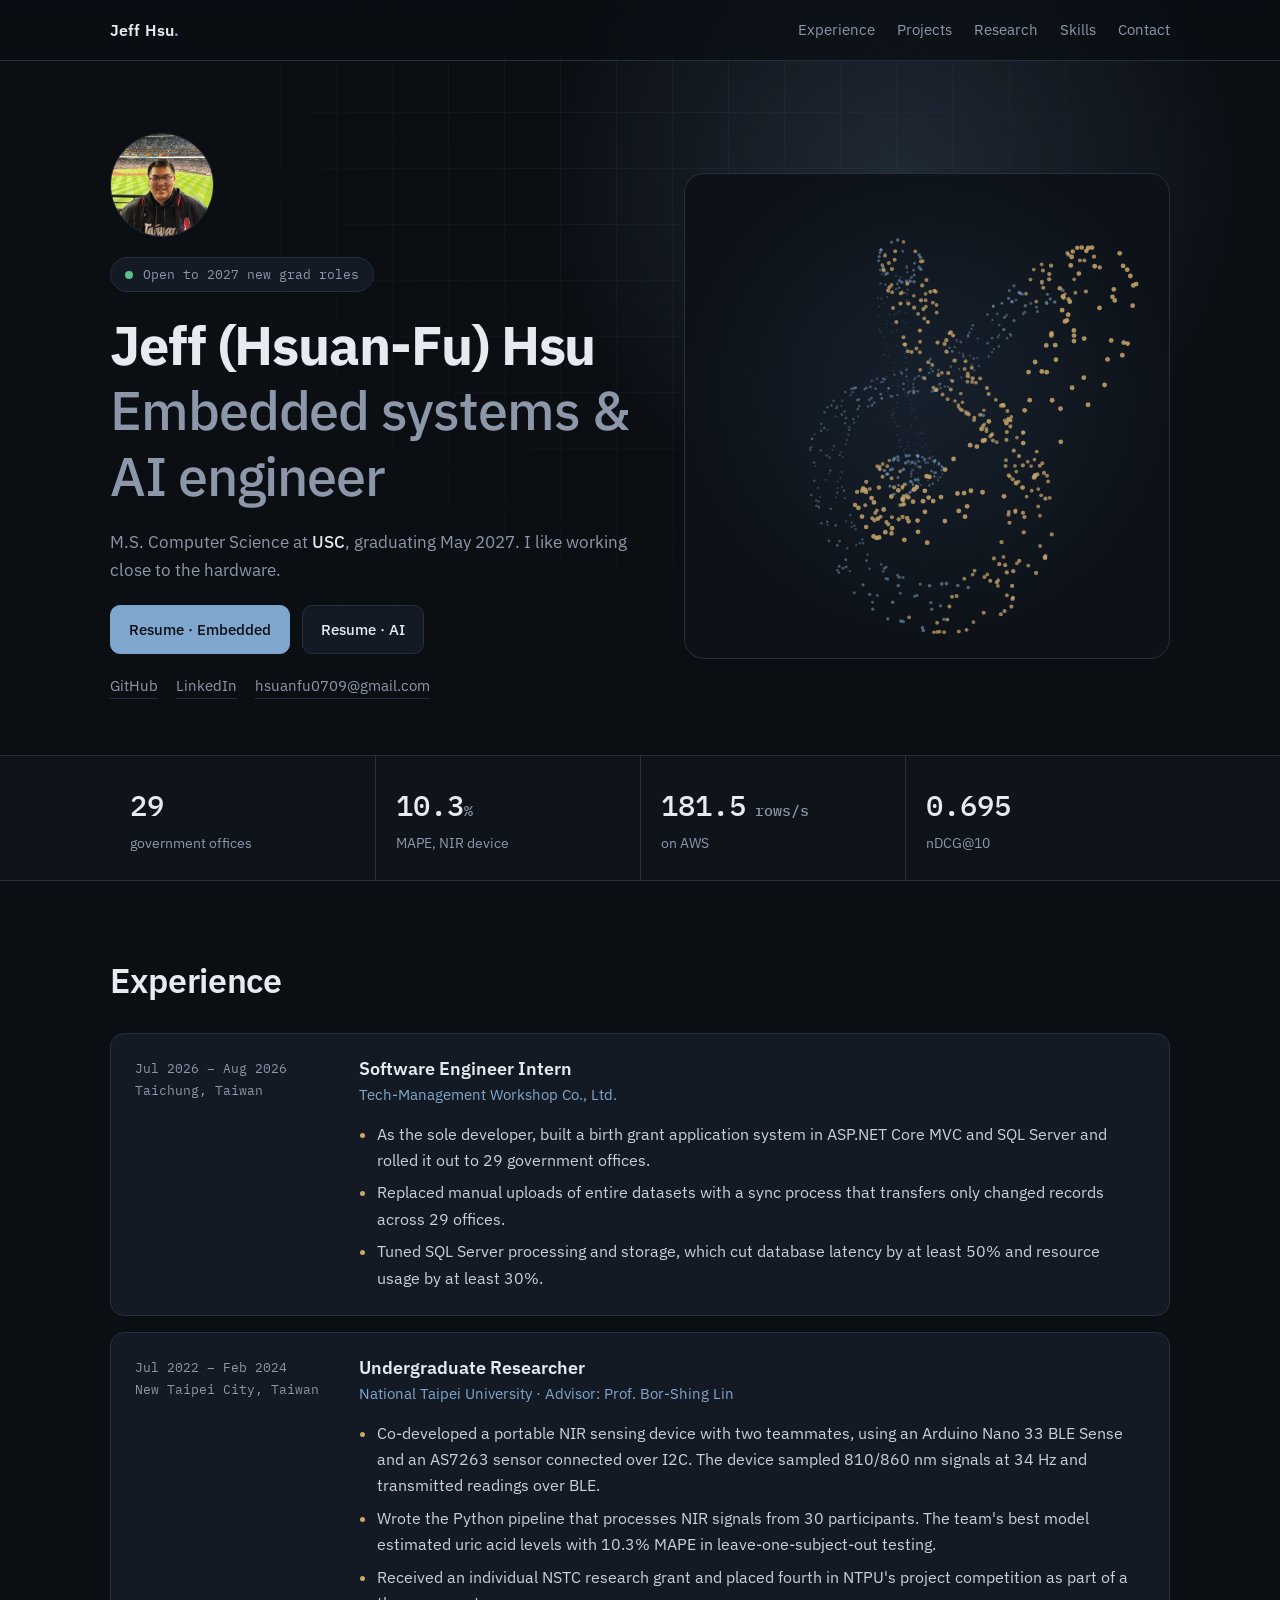
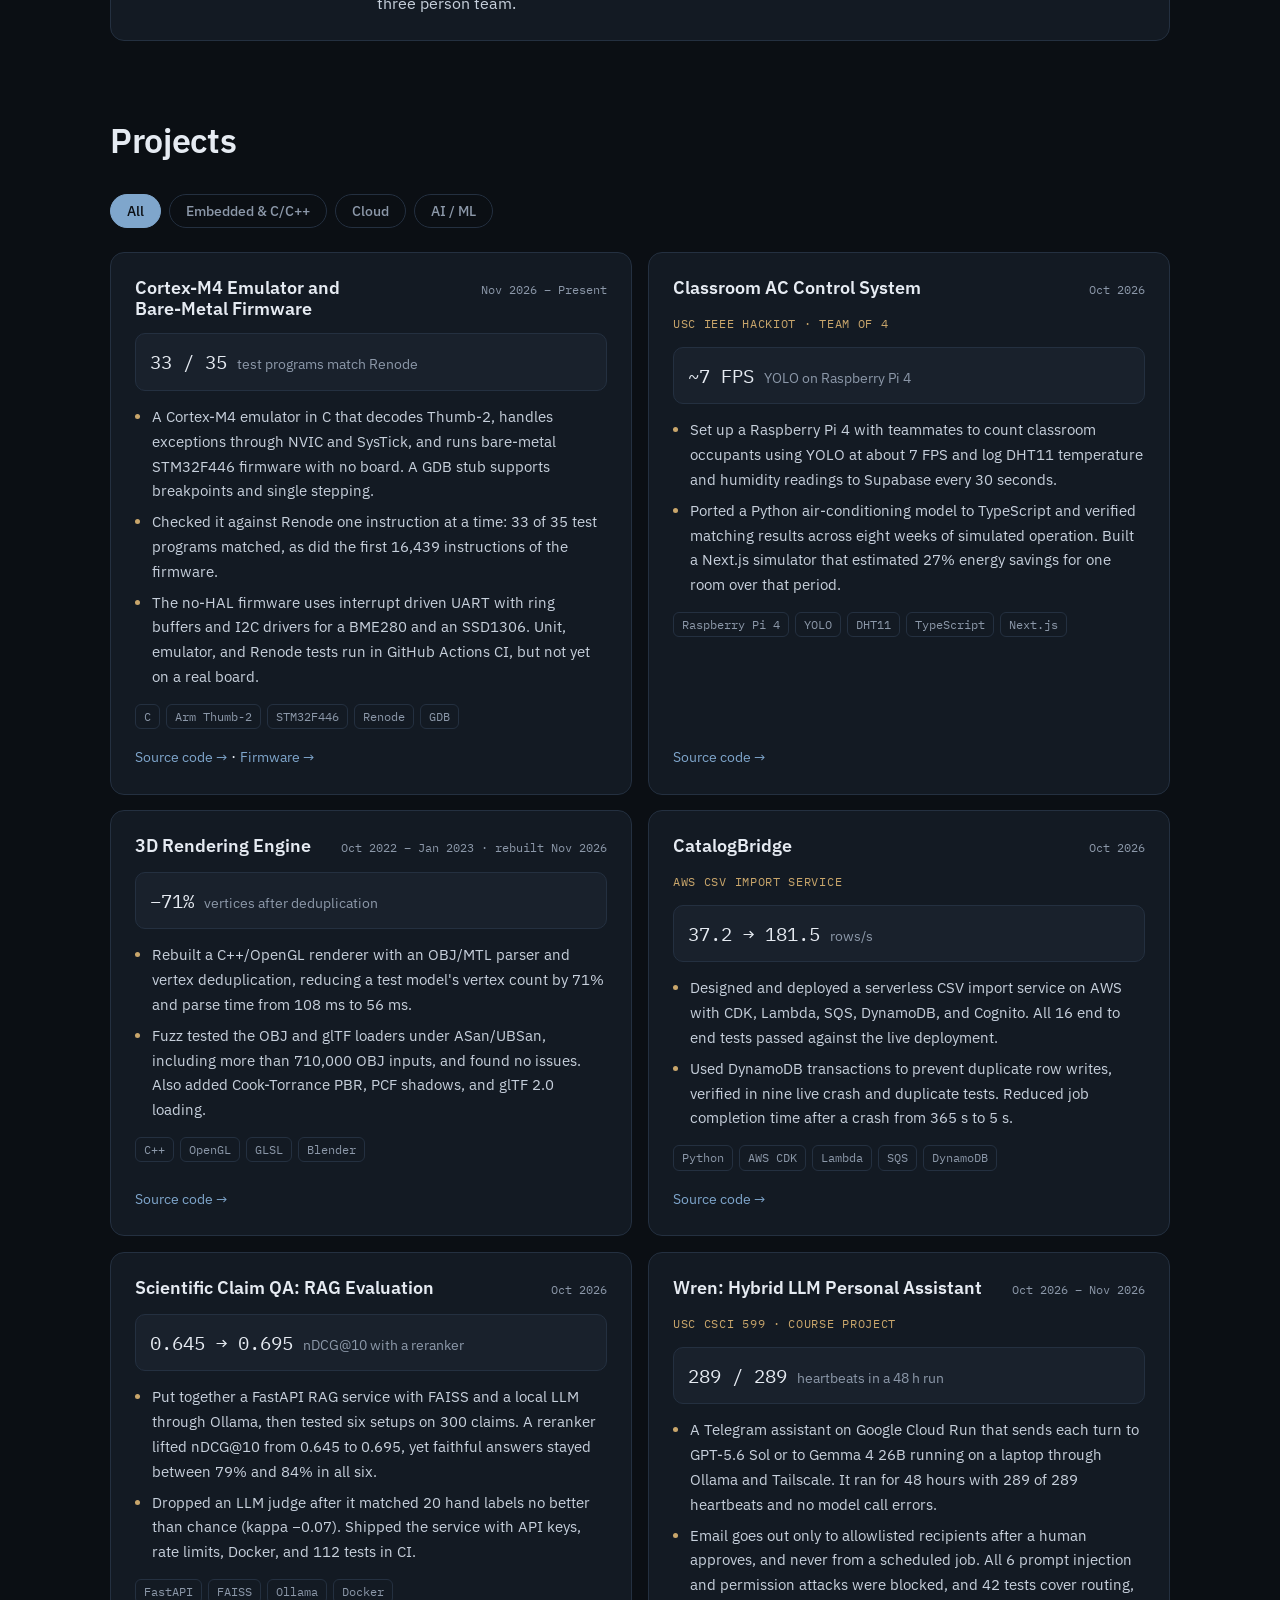
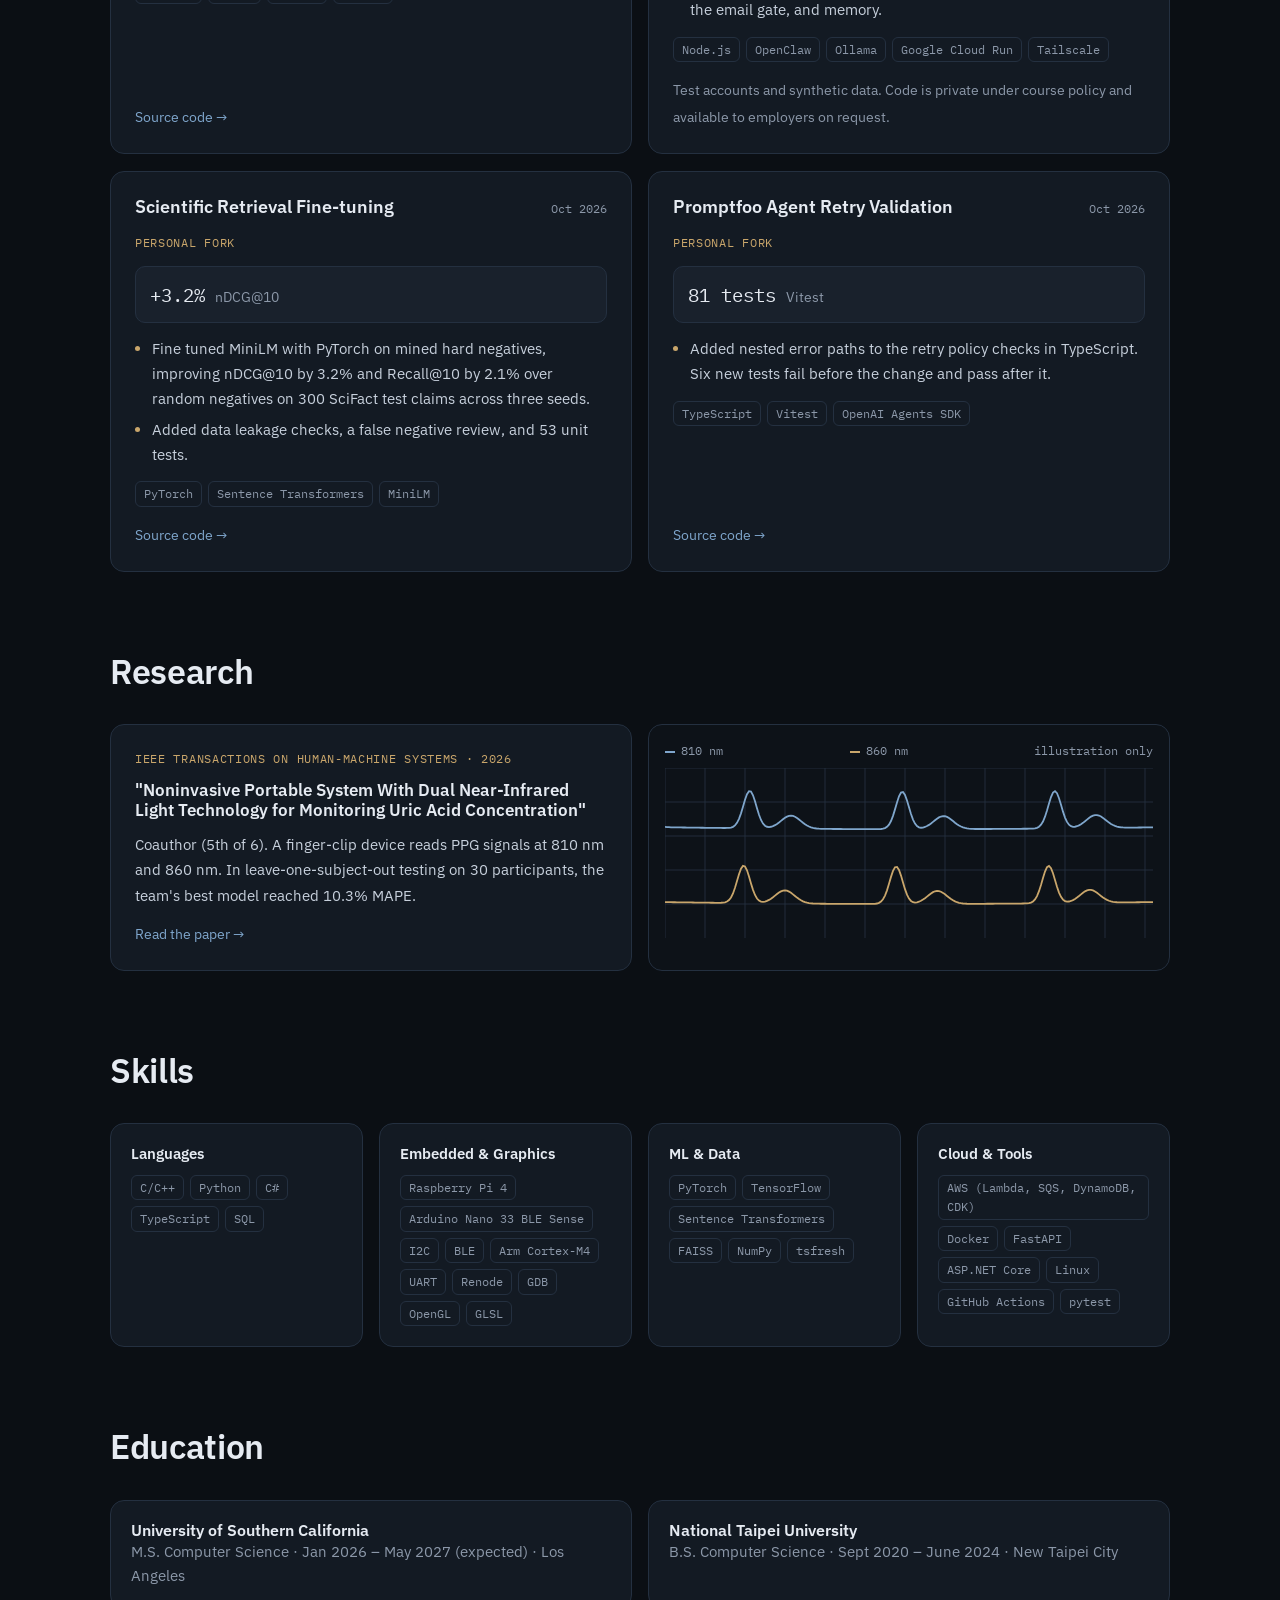
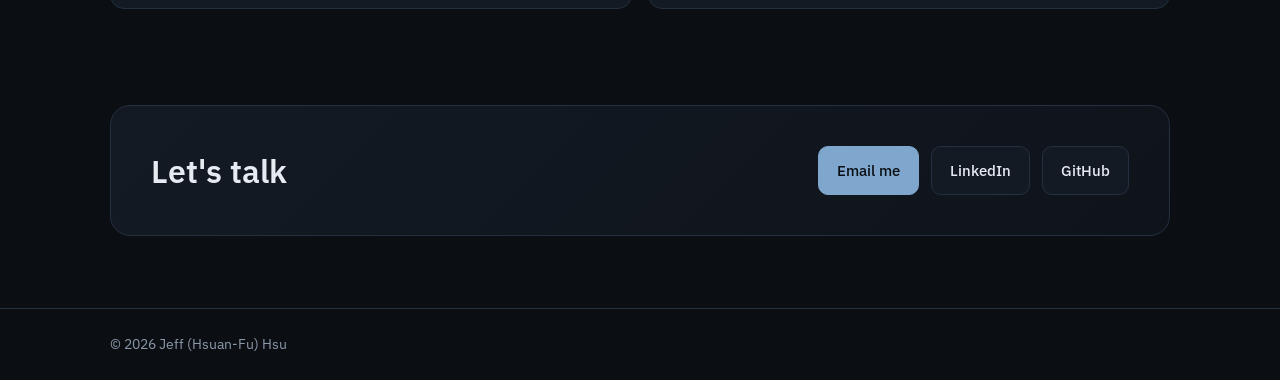
==== commit 44804c82: "Add Wren project card; refresh AI resume PDF (1116) Co-Authored-By: Claude Fable 5.2 <noreply@anthro" ====
--- a/index.html
+++ b/index.html
@@ -181,6 +181,7 @@
     .card .foot { margin-top: auto; }
     .card .foot a, .paper .foot a { font-size: 0.9rem; color: var(--accent); text-decoration: none; }
     .card .foot a:hover, .paper .foot a:hover { text-decoration: underline; }
+    .card .foot span { font-size: 0.9rem; color: var(--muted); }
 
     /* research with live waveform */
     .research { display: grid; grid-template-columns: 1fr 1fr; gap: 16px; }
@@ -369,6 +370,18 @@
             </ul>
             <div class="pills"><span class="pill">FastAPI</span><span class="pill">FAISS</span><span class="pill">Ollama</span><span class="pill">Docker</span></div>
             <div class="foot"><a href="https://github.com/Tofuhsu/scifact-rag" target="_blank" rel="noopener">Source code →</a></div>
+          </article>
+
+          <article class="card reveal" data-cat="ai">
+            <div class="top"><h3>Wren: Hybrid LLM Personal Assistant</h3><span class="date">Oct 2026 – Nov 2026</span></div>
+            <span class="tag">USC CSCI 599 · course project</span>
+            <div class="metric"><span class="v">289 / 289</span><span class="k">heartbeats in a 48 h run</span></div>
+            <ul>
+              <li>A Telegram assistant on Google Cloud Run that sends each turn to GPT-5.6 Sol or to Gemma 4 26B running on a laptop through Ollama and Tailscale. It ran for 48 hours with 289 of 289 heartbeats and no model call errors.</li>
+              <li>Email goes out only to allowlisted recipients after a human approves, and never from a scheduled job. All 6 prompt injection and permission attacks were blocked, and 42 tests cover routing, the email gate, and memory.</li>
+            </ul>
+            <div class="pills"><span class="pill">Node.js</span><span class="pill">OpenClaw</span><span class="pill">Ollama</span><span class="pill">Google Cloud Run</span><span class="pill">Tailscale</span></div>
+            <div class="foot"><span>Test accounts and synthetic data. Code is private under course policy and available to employers on request.</span></div>
           </article>
 
           <article class="card reveal" data-cat="ai">
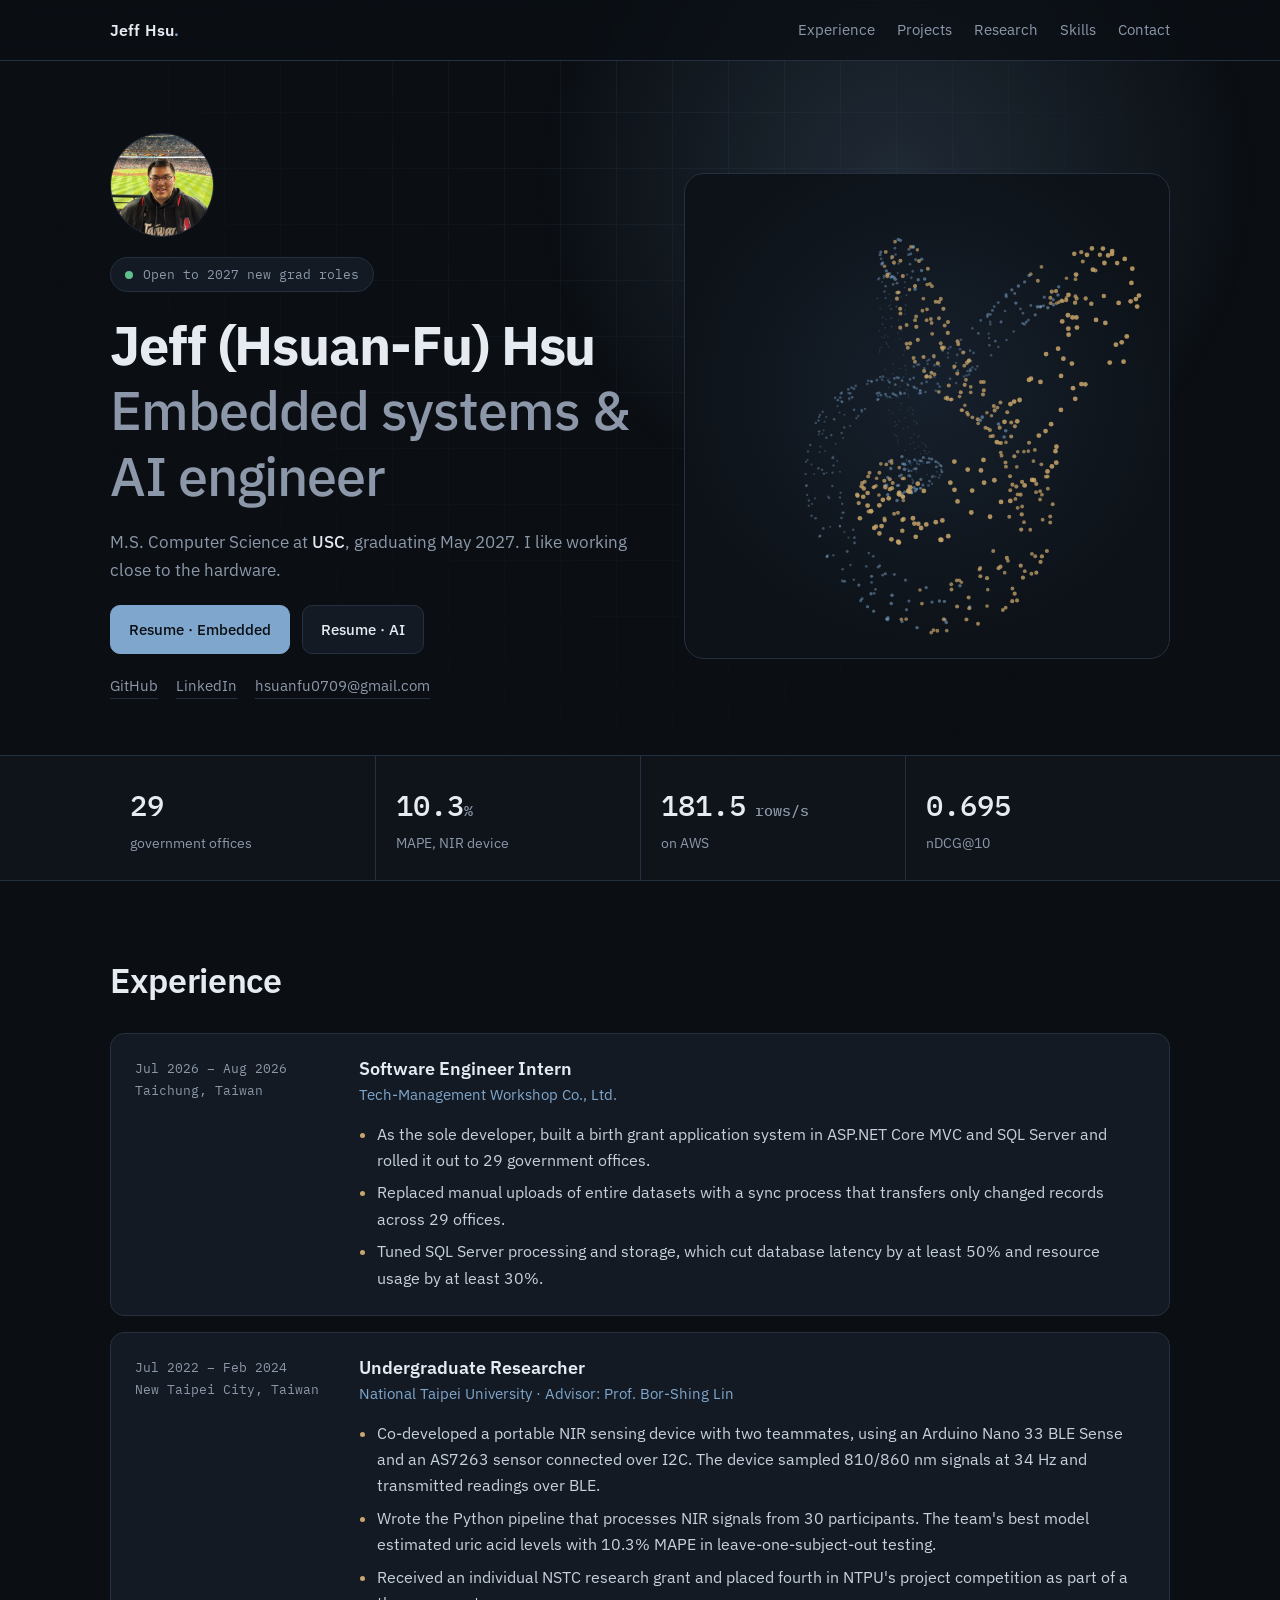
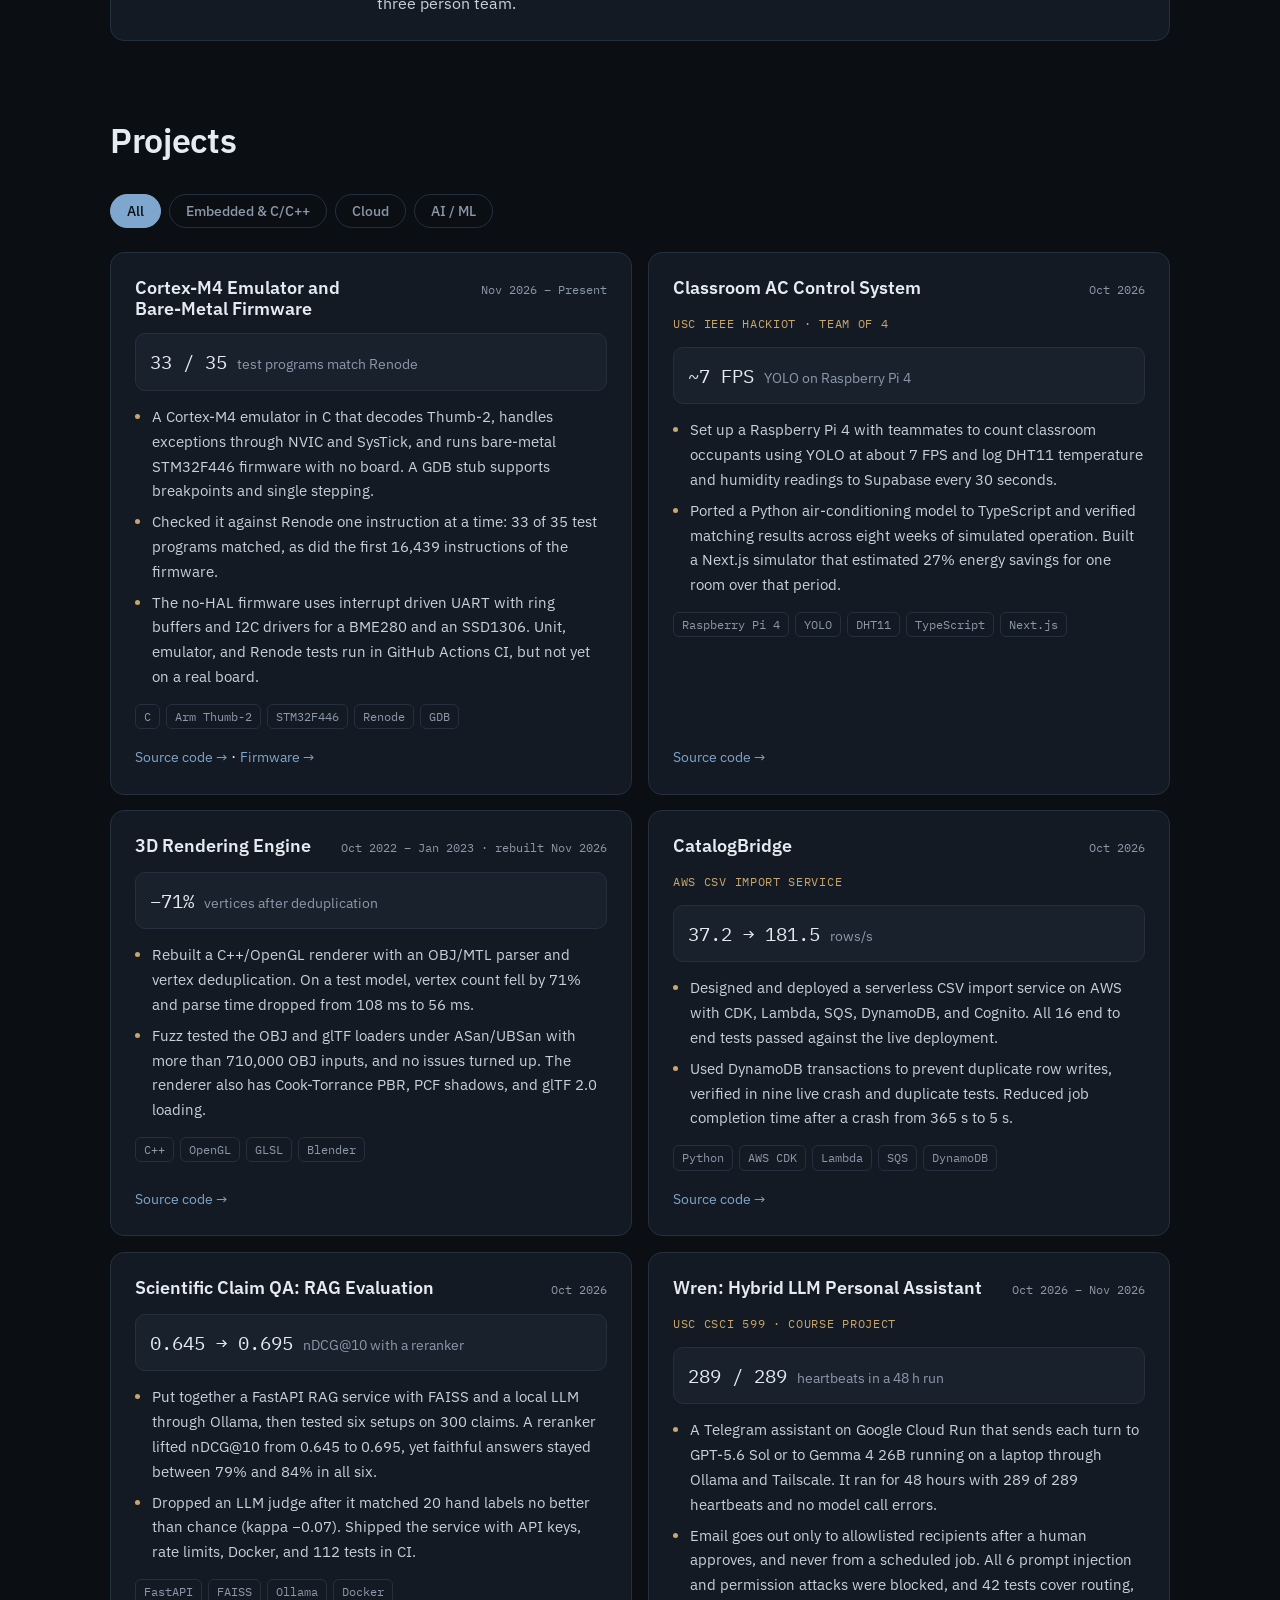
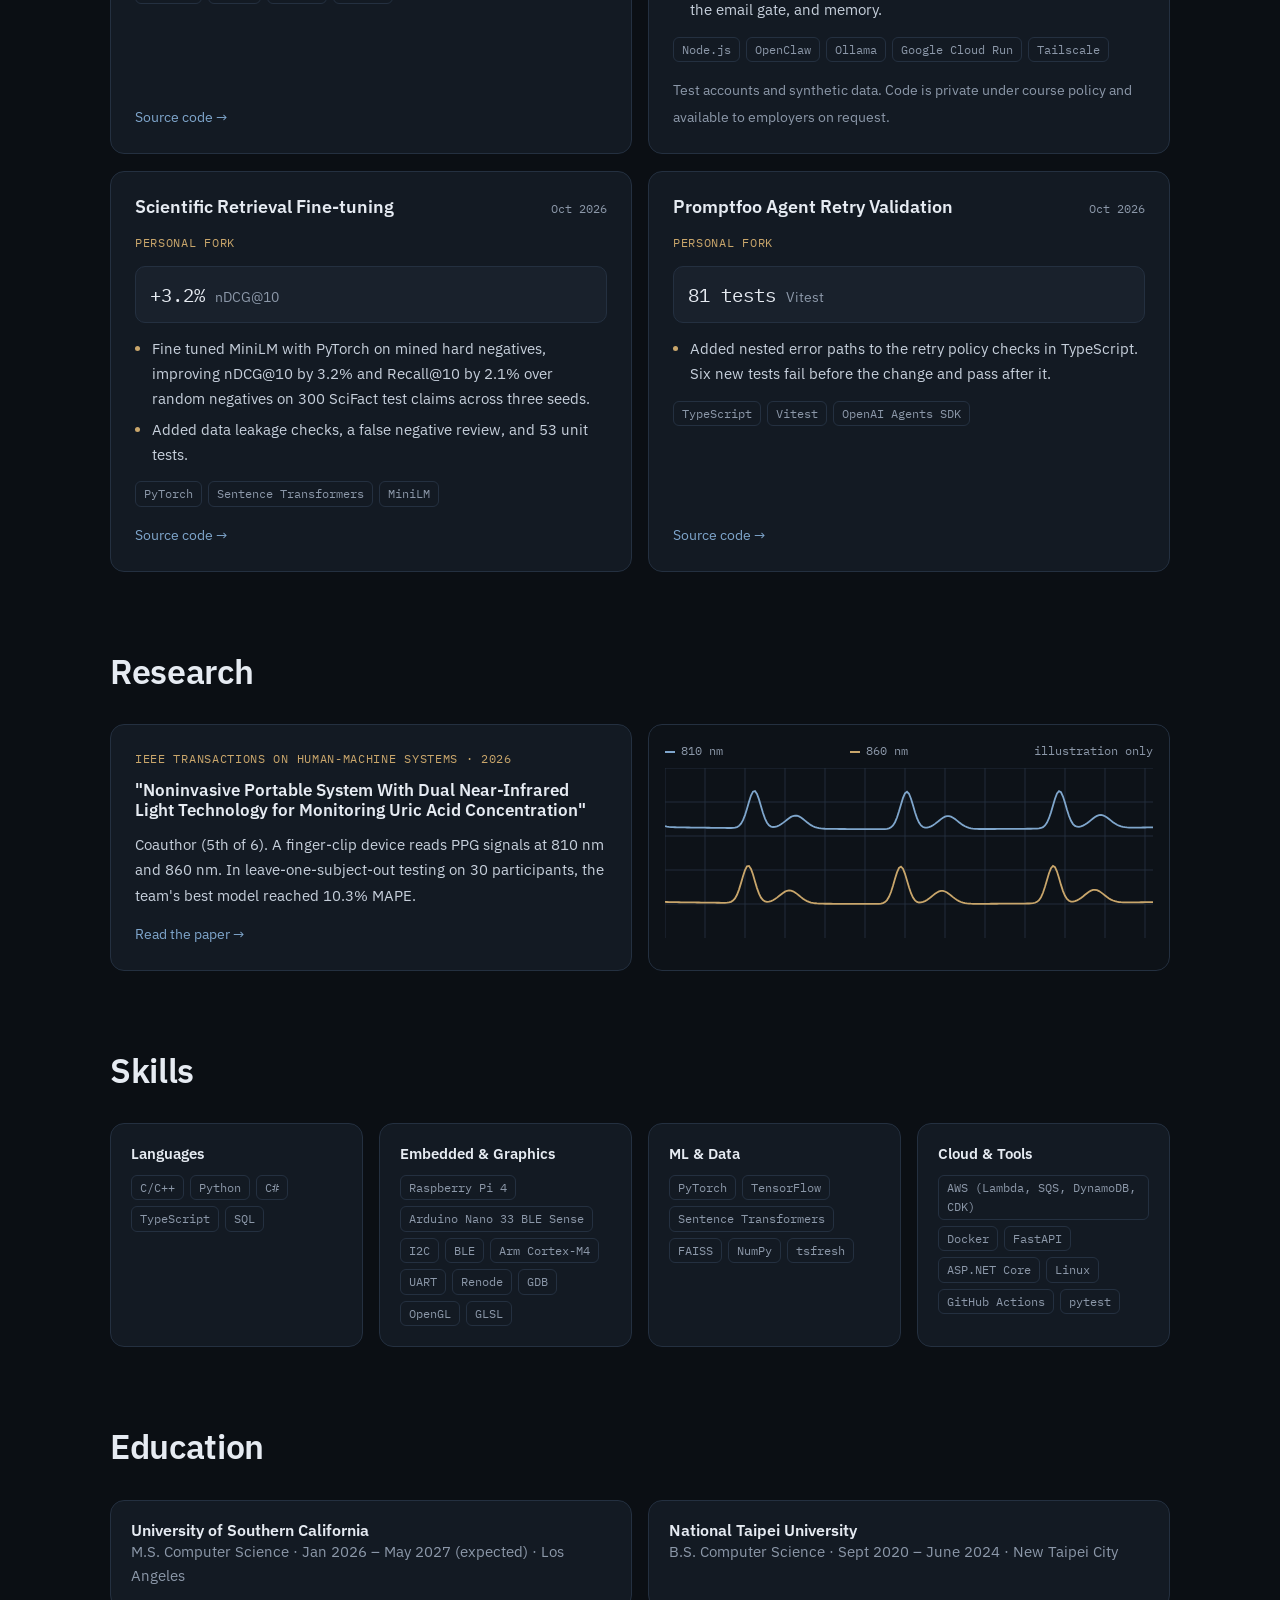
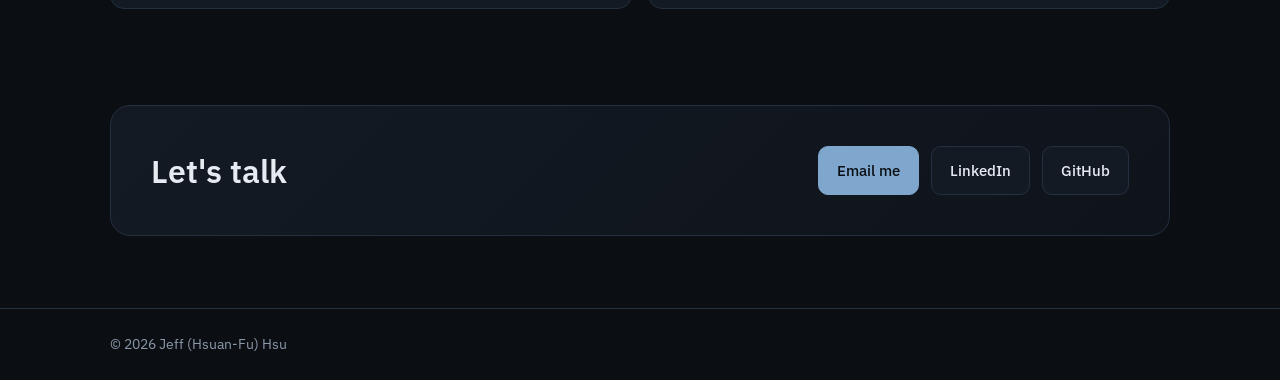
==== commit cad614d5: "Reword the 3D renderer bullets (N9, N10); refresh Embedded resume PDF (1116) Co-Authored-By: Claude " ====
--- a/index.html
+++ b/index.html
@@ -342,8 +342,8 @@
             <div class="top"><h3>3D Rendering Engine</h3><span class="date">Oct 2022 – Jan 2023 · rebuilt Nov 2026</span></div>
             <div class="metric"><span class="v">−71%</span><span class="k">vertices after deduplication</span></div>
             <ul>
-              <li>Rebuilt a C++/OpenGL renderer with an OBJ/MTL parser and vertex deduplication, reducing a test model's vertex count by 71% and parse time from 108 ms to 56 ms.</li>
-              <li>Fuzz tested the OBJ and glTF loaders under ASan/UBSan, including more than 710,000 OBJ inputs, and found no issues. Also added Cook-Torrance PBR, PCF shadows, and glTF 2.0 loading.</li>
+              <li>Rebuilt a C++/OpenGL renderer with an OBJ/MTL parser and vertex deduplication. On a test model, vertex count fell by 71% and parse time dropped from 108 ms to 56 ms.</li>
+              <li>Fuzz tested the OBJ and glTF loaders under ASan/UBSan with more than 710,000 OBJ inputs, and no issues turned up. The renderer also has Cook-Torrance PBR, PCF shadows, and glTF 2.0 loading.</li>
             </ul>
             <div class="pills"><span class="pill">C++</span><span class="pill">OpenGL</span><span class="pill">GLSL</span><span class="pill">Blender</span></div>
             <div class="foot"><a href="https://github.com/Tofuhsu/3D-Rendering-Engine" target="_blank" rel="noopener">Source code →</a></div>
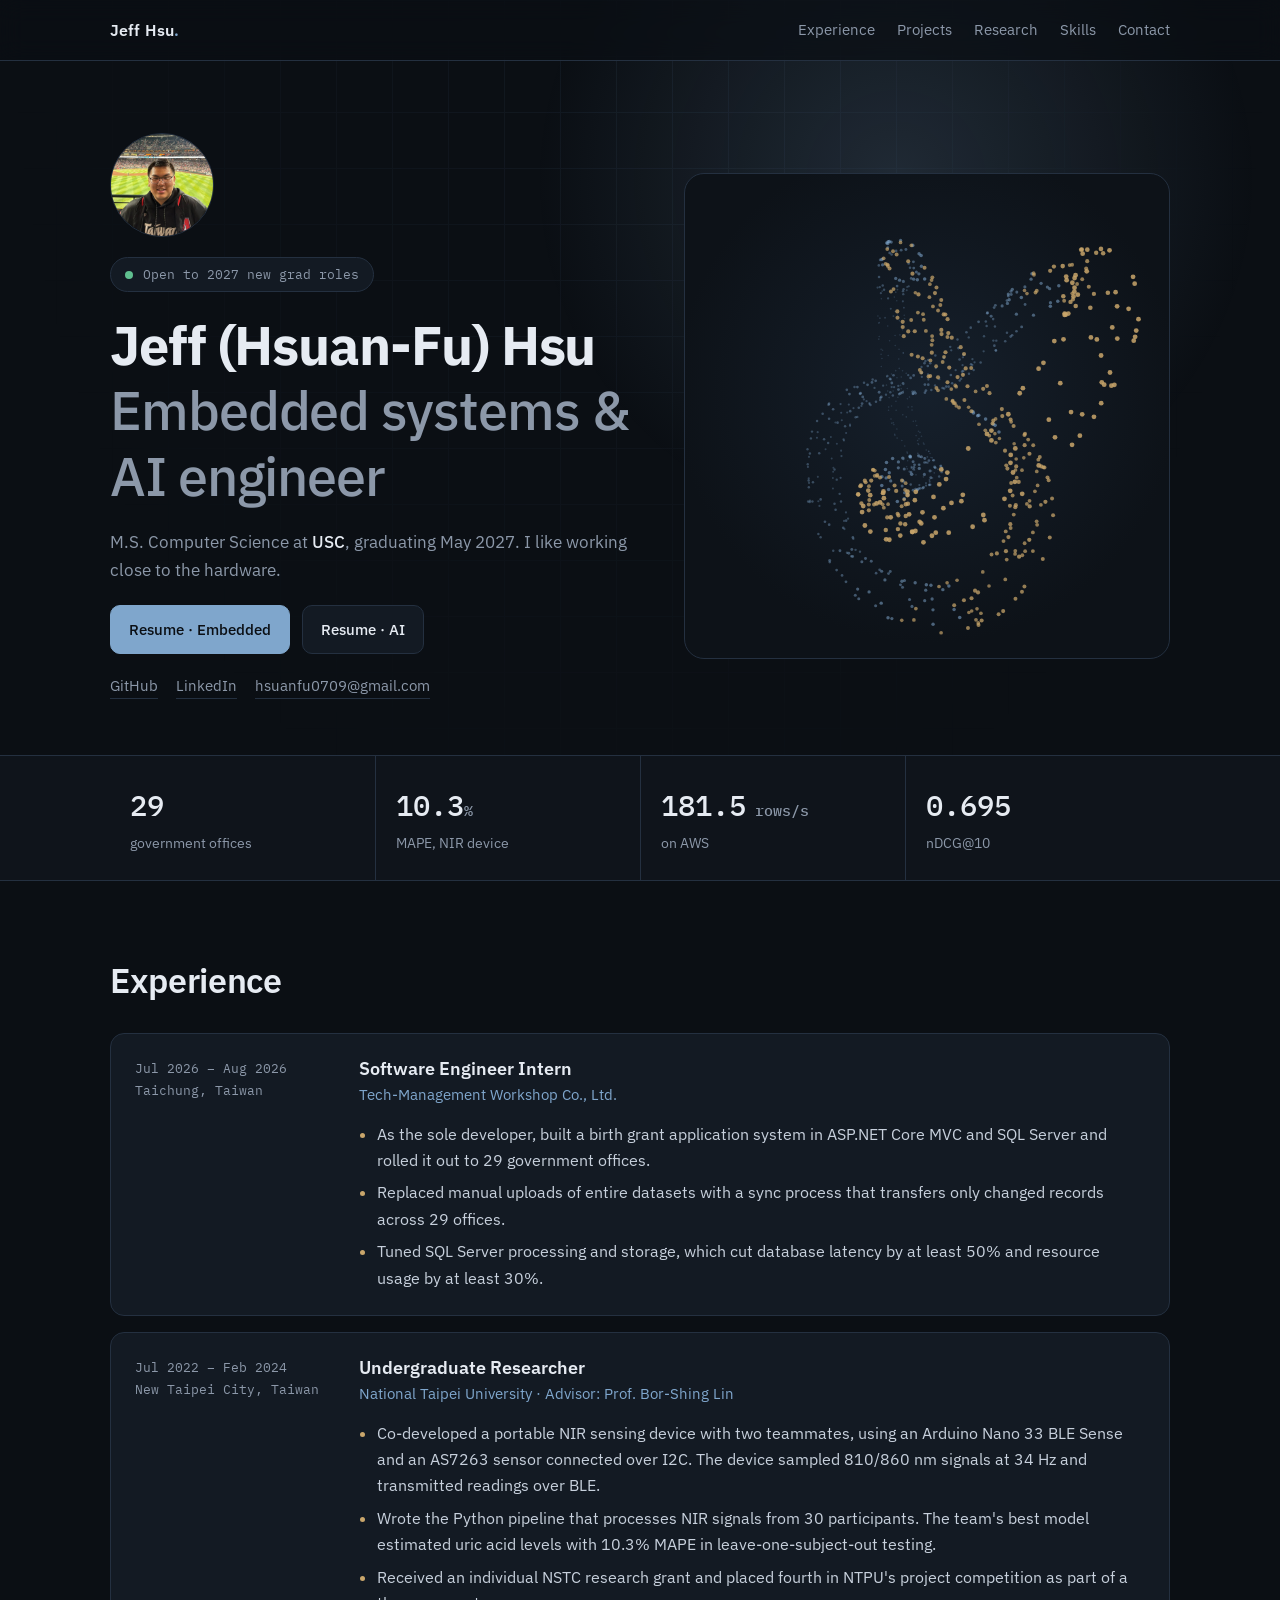
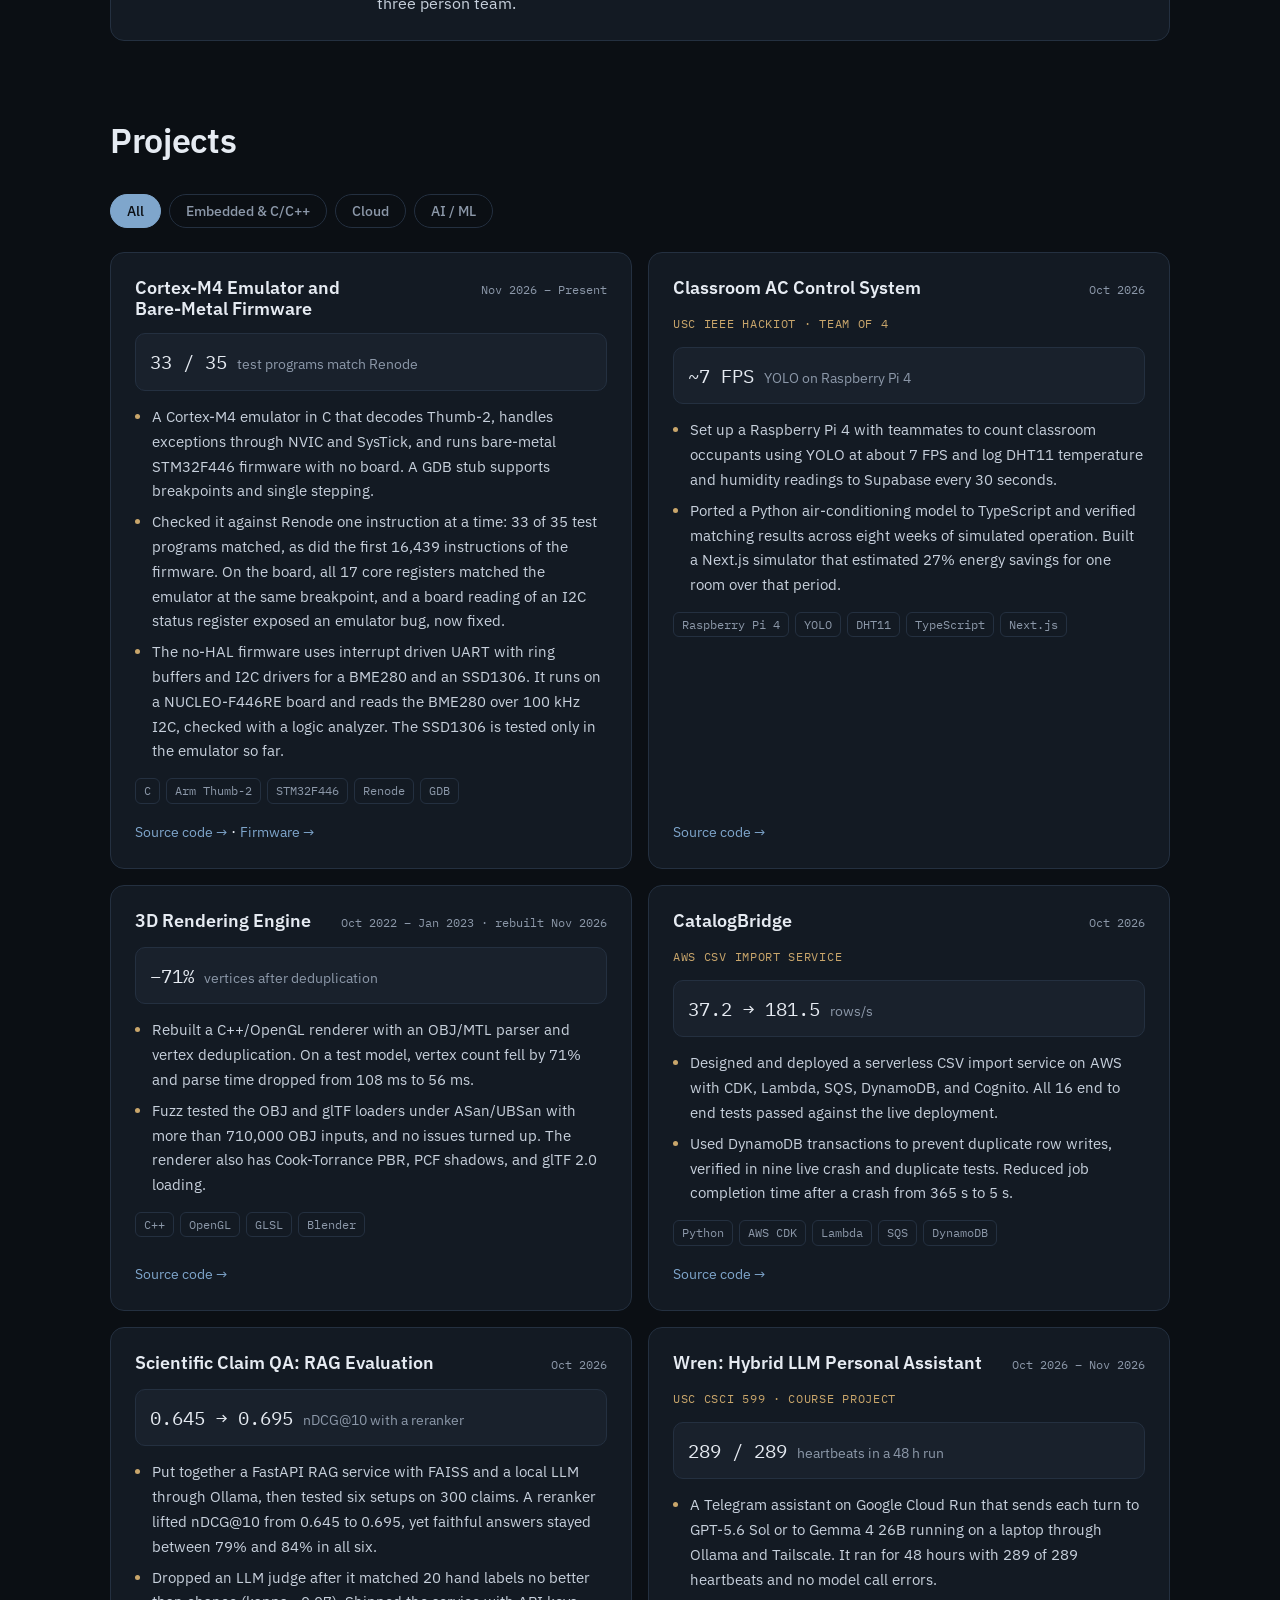
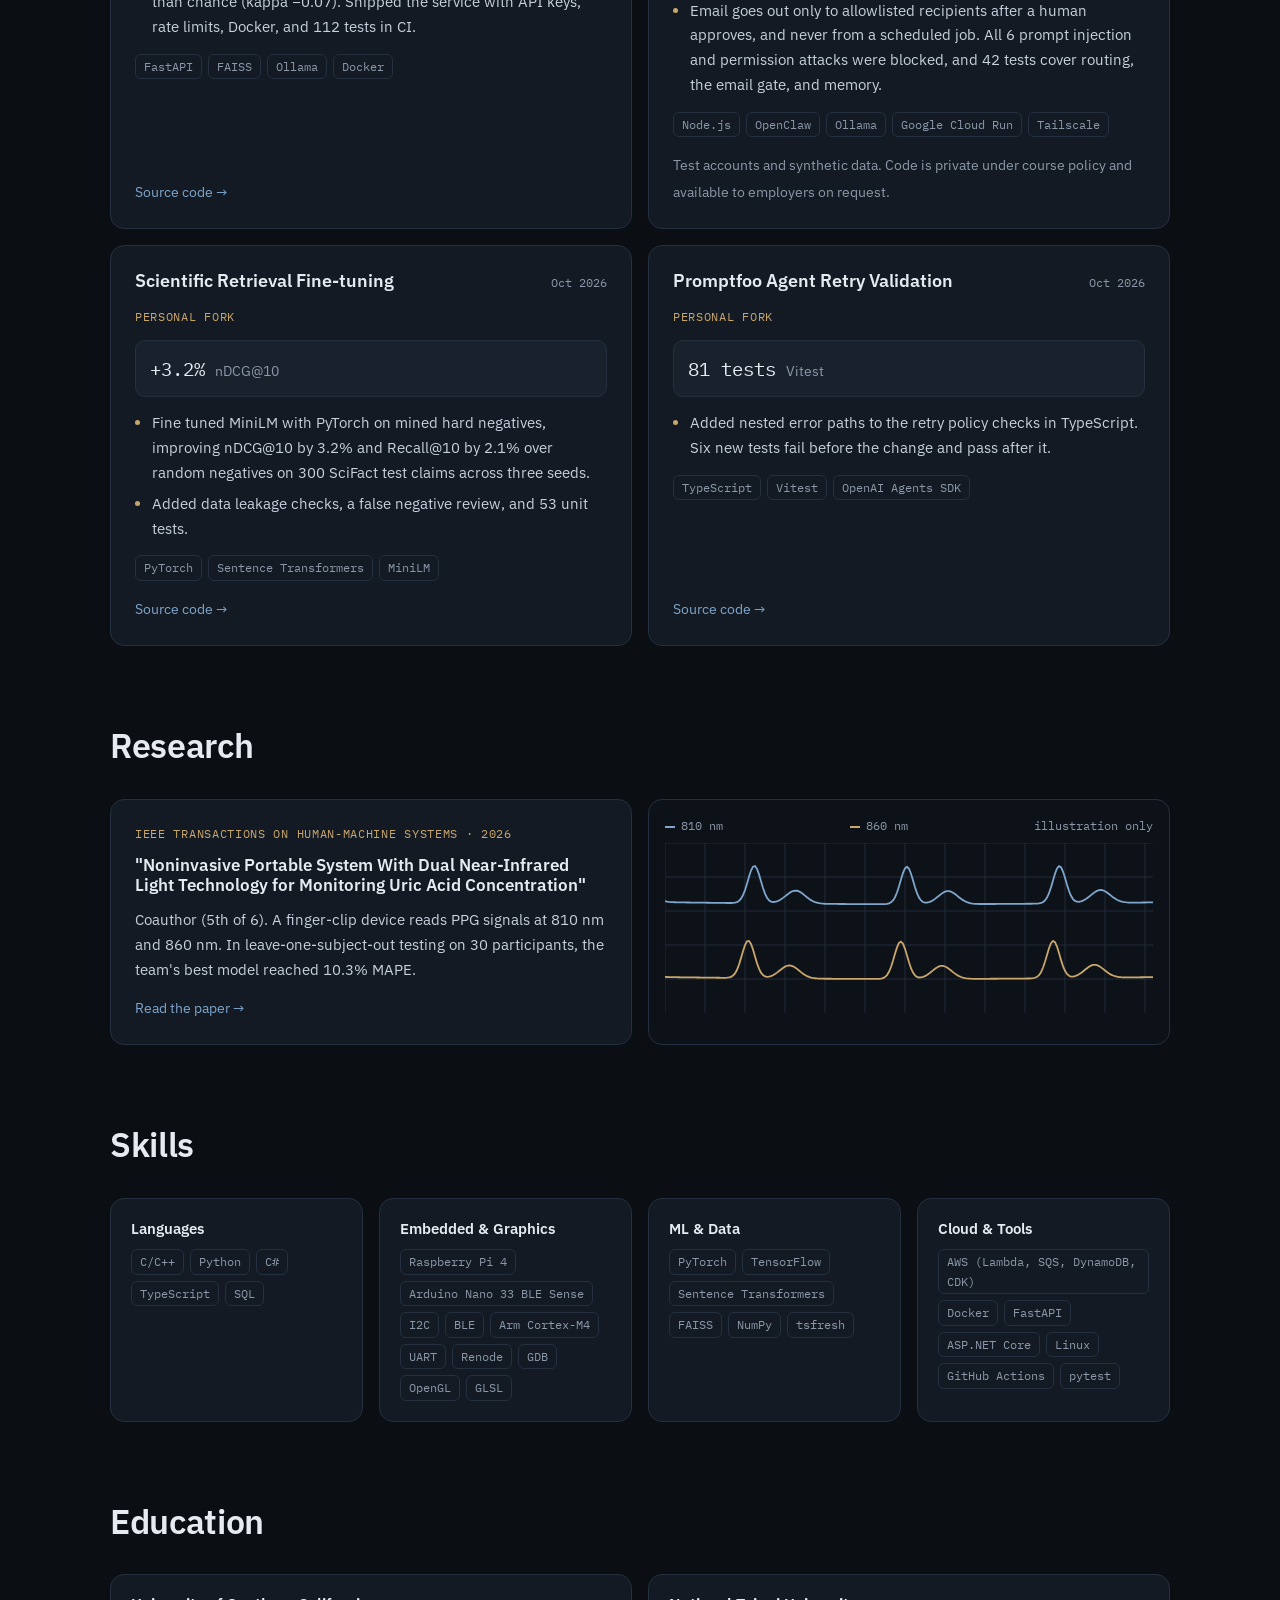
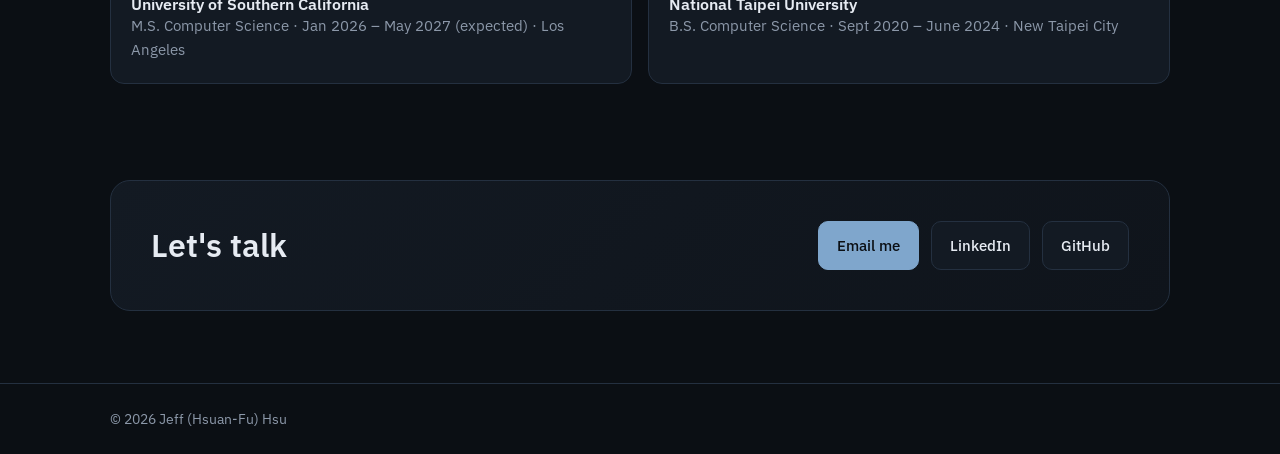
==== commit 8df7e41e: "Cortex-M4 card: add NUCLEO-F446RE hardware results (SWD registers, BME280 over 100 kHz I2C, emulator" ====
--- a/index.html
+++ b/index.html
@@ -319,8 +319,8 @@
             <div class="metric"><span class="v">33 / 35</span><span class="k">test programs match Renode</span></div>
             <ul>
               <li>A Cortex-M4 emulator in C that decodes Thumb-2, handles exceptions through NVIC and SysTick, and runs bare-metal STM32F446 firmware with no board. A GDB stub supports breakpoints and single stepping.</li>
-              <li>Checked it against Renode one instruction at a time: 33 of 35 test programs matched, as did the first 16,439 instructions of the firmware.</li>
-              <li>The no-HAL firmware uses interrupt driven UART with ring buffers and I2C drivers for a BME280 and an SSD1306. Unit, emulator, and Renode tests run in GitHub Actions CI, but not yet on a real board.</li>
+              <li>Checked it against Renode one instruction at a time: 33 of 35 test programs matched, as did the first 16,439 instructions of the firmware. On the board, all 17 core registers matched the emulator at the same breakpoint, and a board reading of an I2C status register exposed an emulator bug, now fixed.</li>
+              <li>The no-HAL firmware uses interrupt driven UART with ring buffers and I2C drivers for a BME280 and an SSD1306. It runs on a NUCLEO-F446RE board and reads the BME280 over 100 kHz I2C, checked with a logic analyzer. The SSD1306 is tested only in the emulator so far.</li>
             </ul>
             <div class="pills"><span class="pill">C</span><span class="pill">Arm Thumb-2</span><span class="pill">STM32F446</span><span class="pill">Renode</span><span class="pill">GDB</span></div>
             <div class="foot"><a href="https://github.com/Tofuhsu/cortex-m-emu" target="_blank" rel="noopener">Source code →</a> · <a href="https://github.com/Tofuhsu/stm32-baremetal-sensor-node" target="_blank" rel="noopener">Firmware →</a></div>
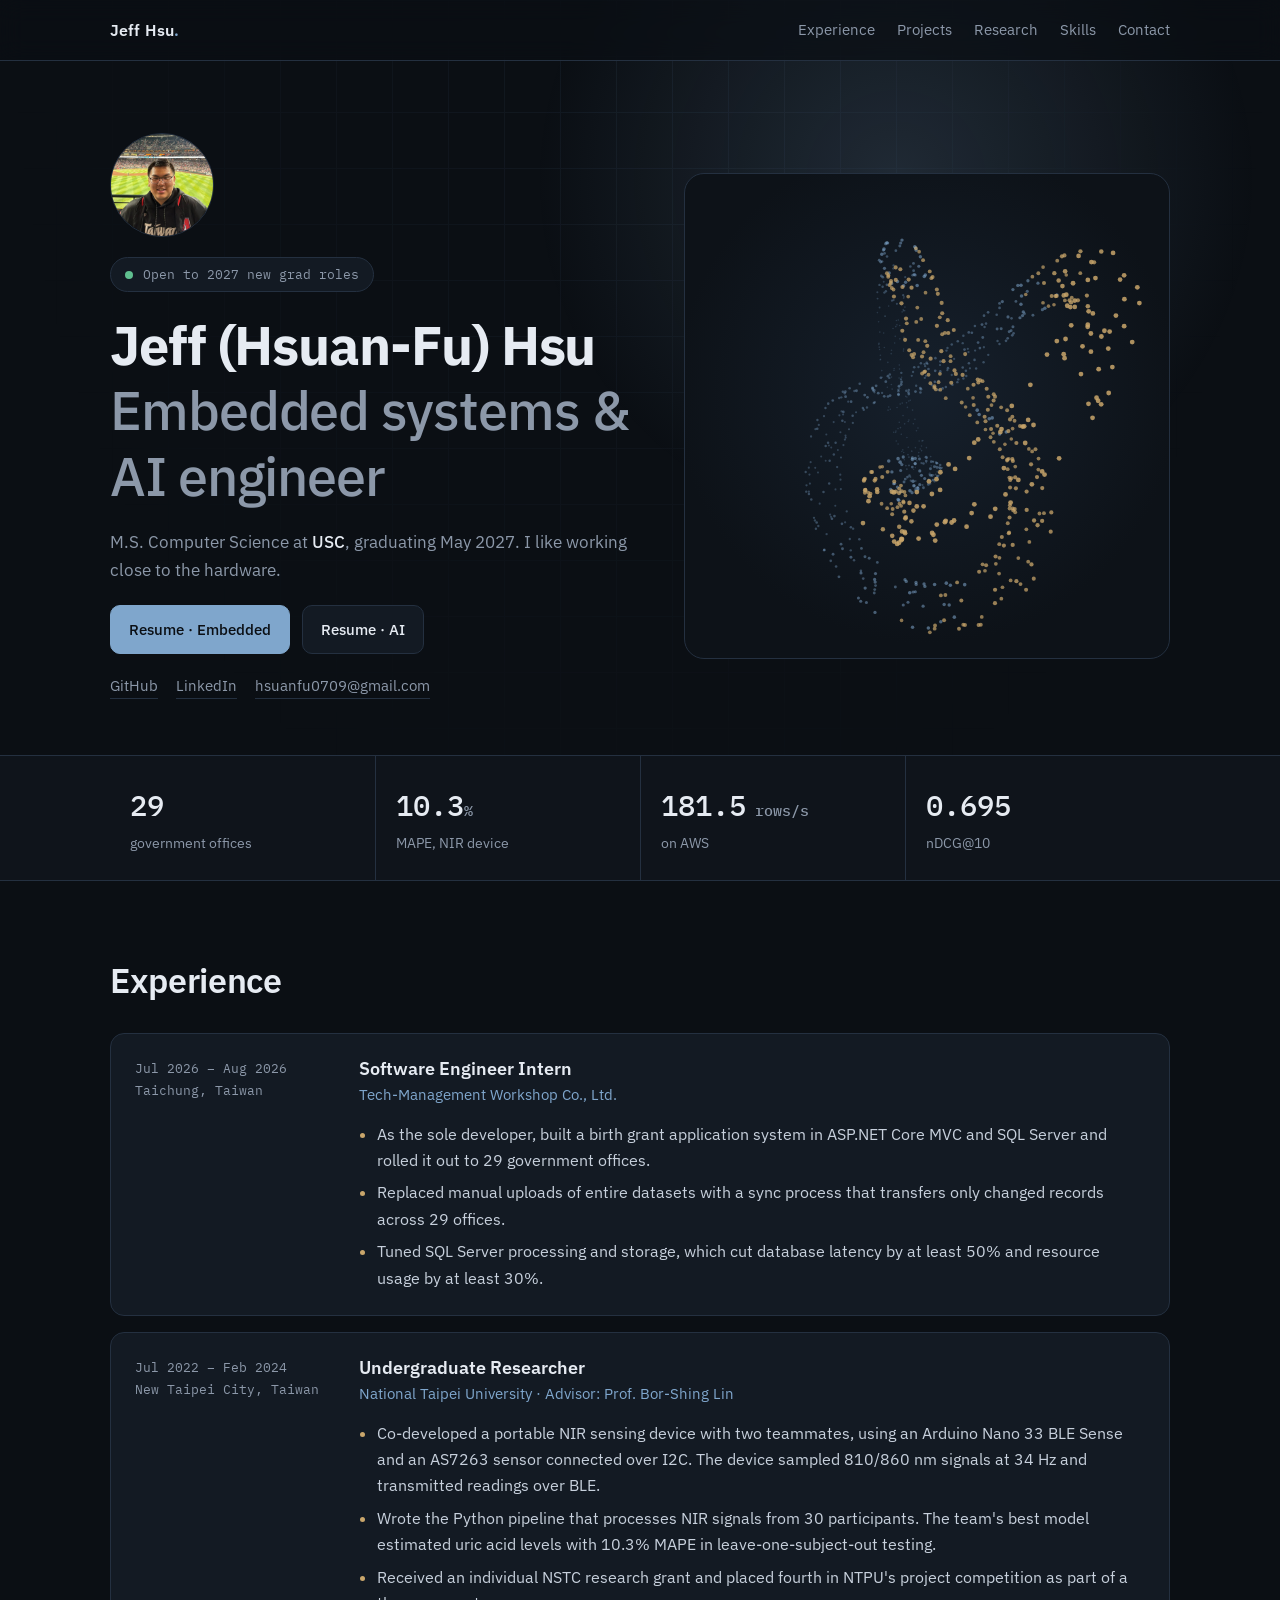
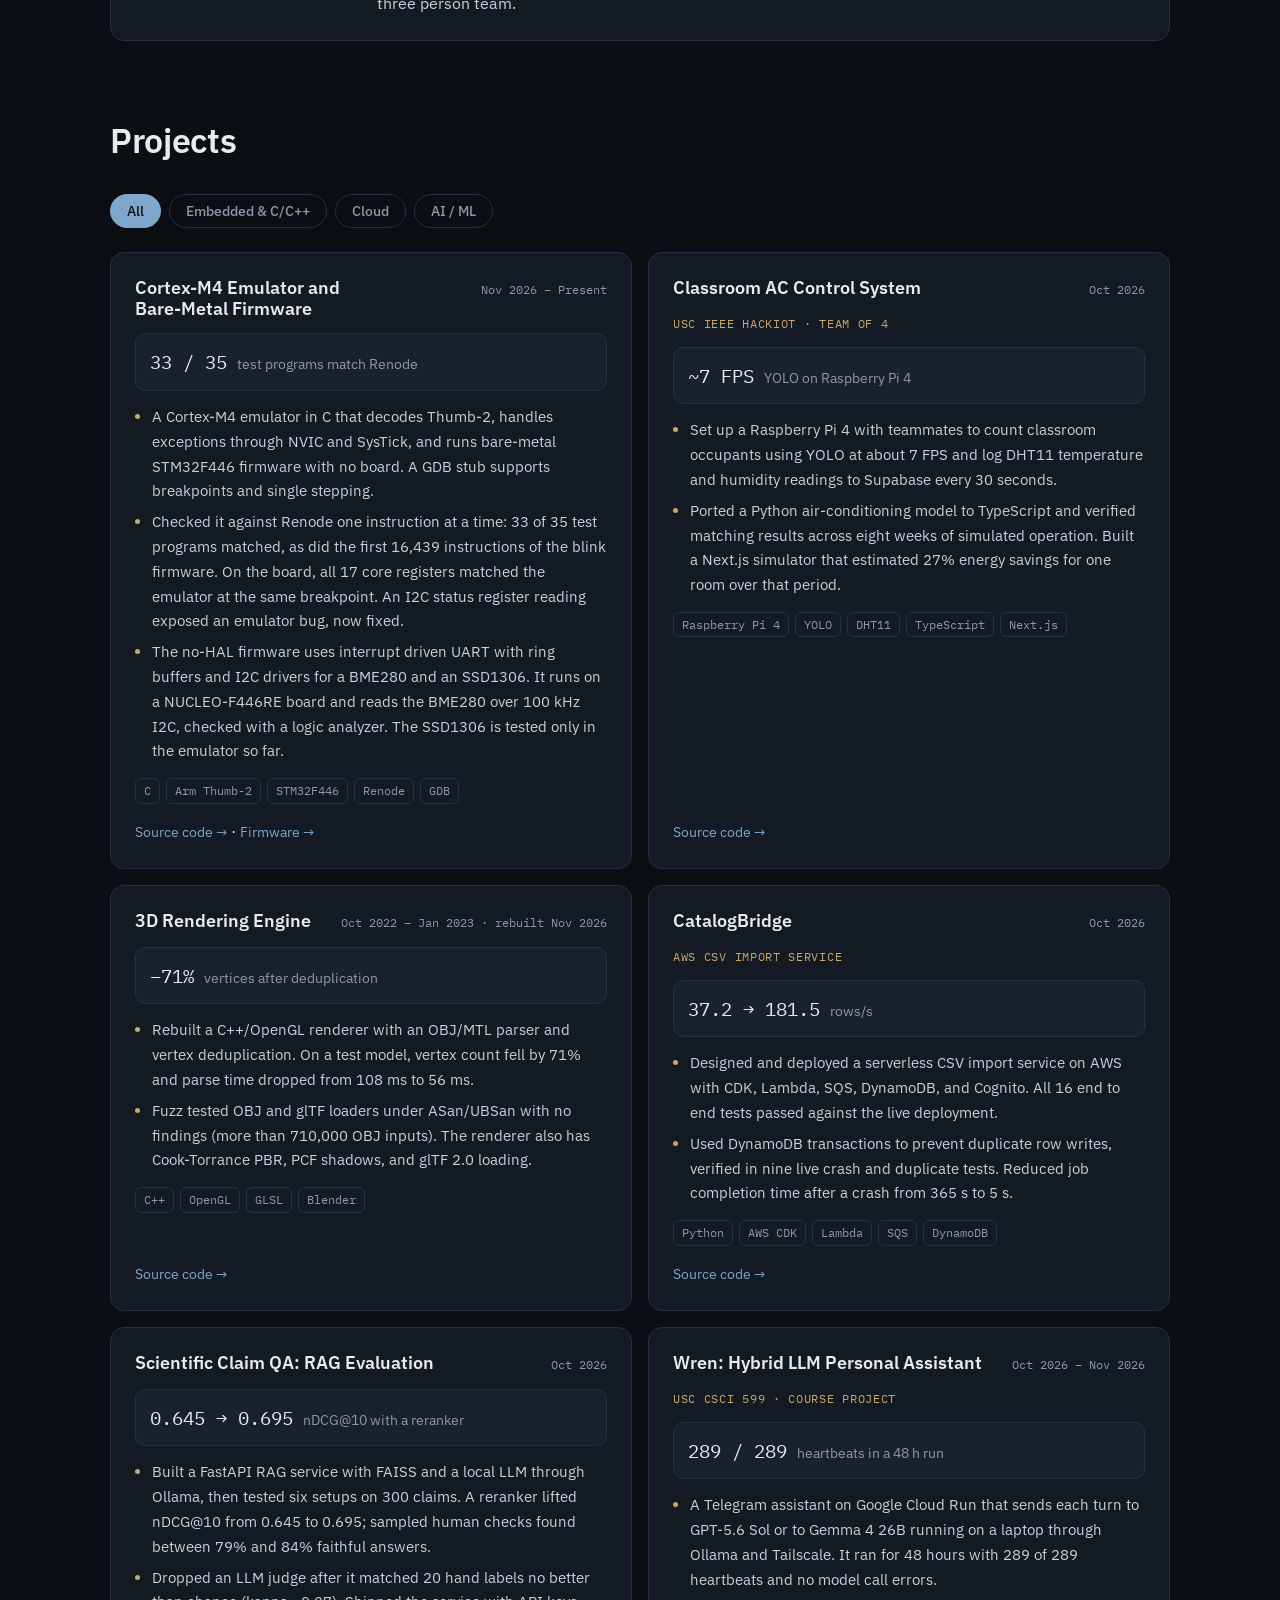
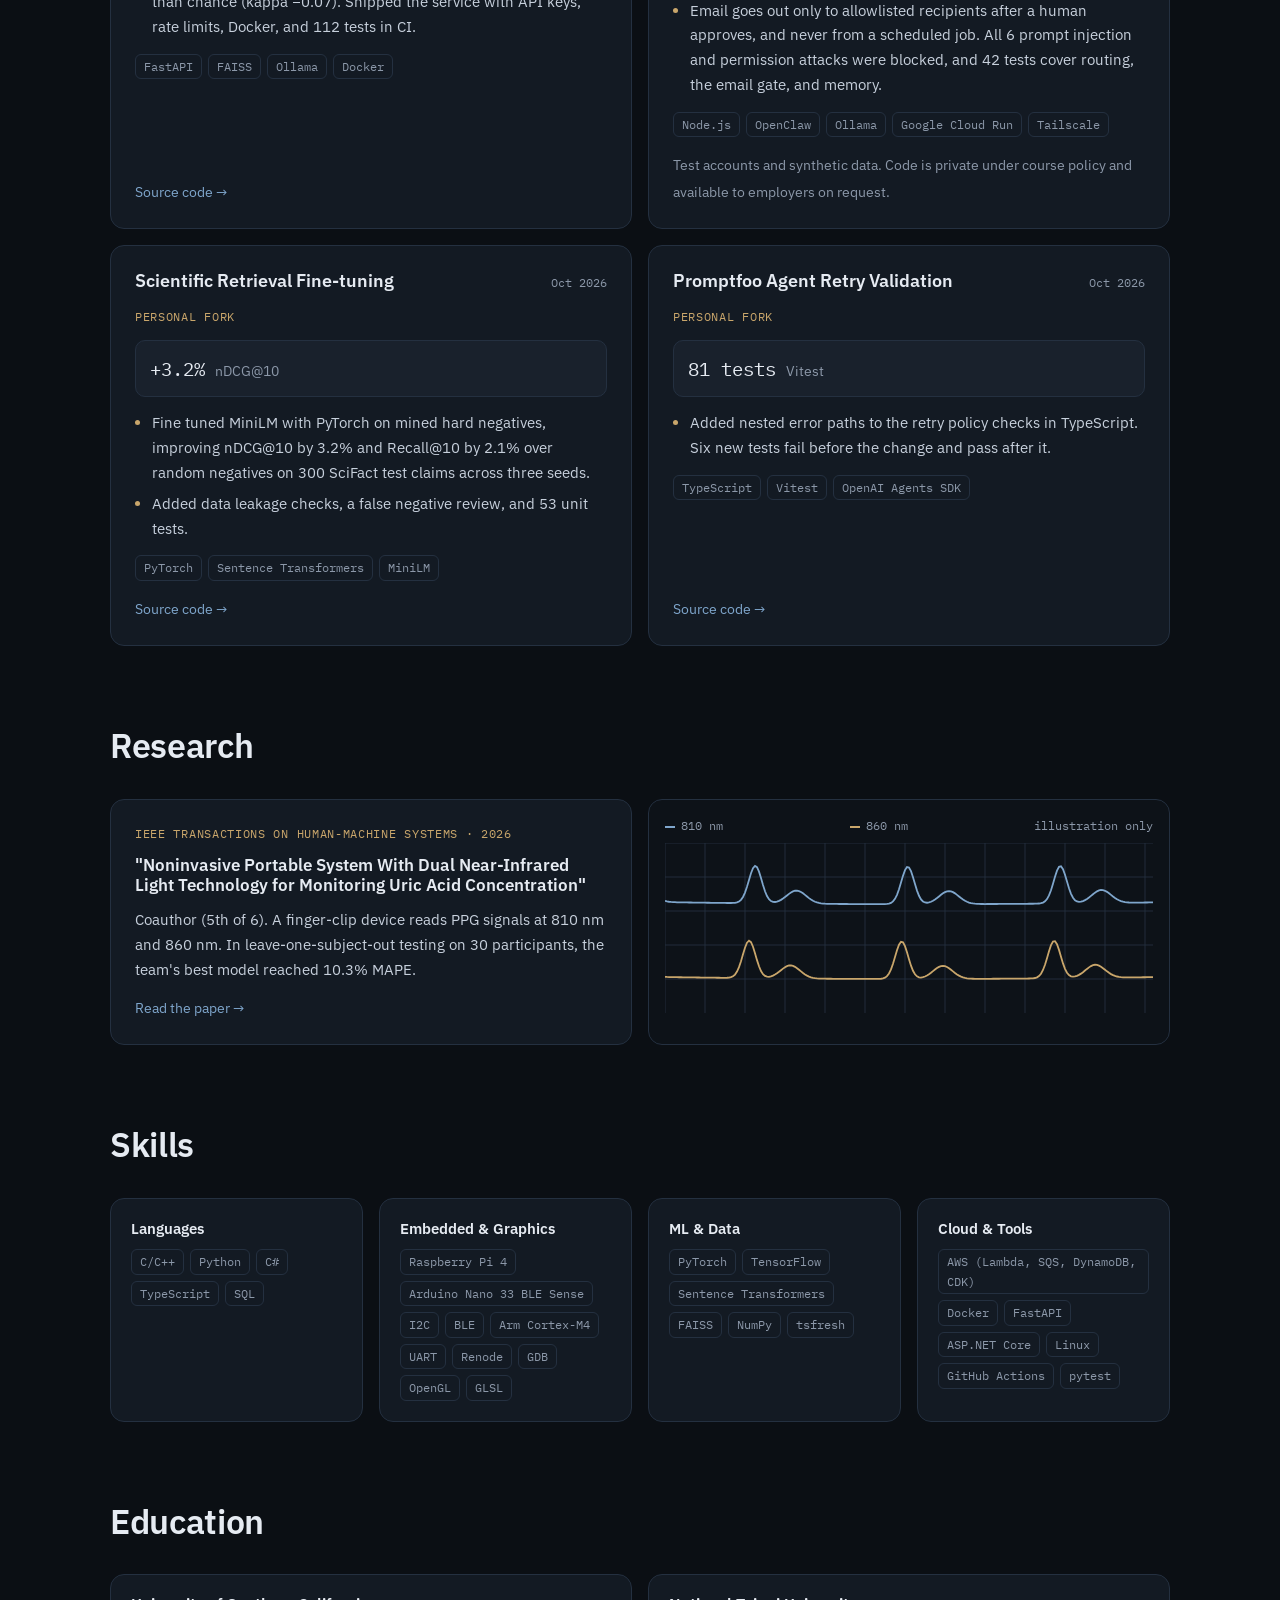
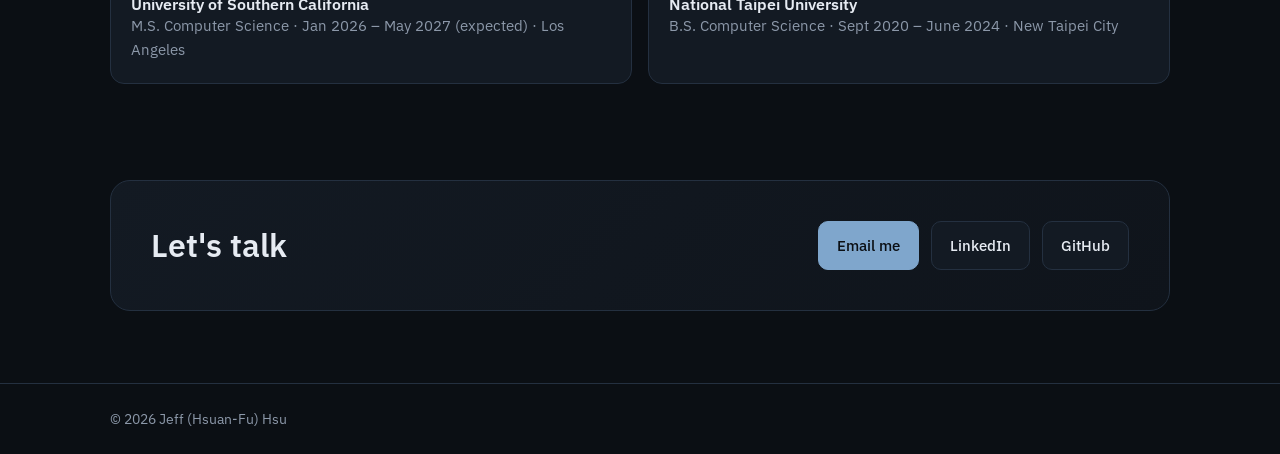
==== commit 534e3ab7: "Apply GPT-review fixes (blink firmware scope, fuzz wording, RAG human-check scope) and refresh resum" ====
--- a/index.html
+++ b/index.html
@@ -319,7 +319,7 @@
             <div class="metric"><span class="v">33 / 35</span><span class="k">test programs match Renode</span></div>
             <ul>
               <li>A Cortex-M4 emulator in C that decodes Thumb-2, handles exceptions through NVIC and SysTick, and runs bare-metal STM32F446 firmware with no board. A GDB stub supports breakpoints and single stepping.</li>
-              <li>Checked it against Renode one instruction at a time: 33 of 35 test programs matched, as did the first 16,439 instructions of the firmware. On the board, all 17 core registers matched the emulator at the same breakpoint, and a board reading of an I2C status register exposed an emulator bug, now fixed.</li>
+              <li>Checked it against Renode one instruction at a time: 33 of 35 test programs matched, as did the first 16,439 instructions of the blink firmware. On the board, all 17 core registers matched the emulator at the same breakpoint. An I2C status register reading exposed an emulator bug, now fixed.</li>
               <li>The no-HAL firmware uses interrupt driven UART with ring buffers and I2C drivers for a BME280 and an SSD1306. It runs on a NUCLEO-F446RE board and reads the BME280 over 100 kHz I2C, checked with a logic analyzer. The SSD1306 is tested only in the emulator so far.</li>
             </ul>
             <div class="pills"><span class="pill">C</span><span class="pill">Arm Thumb-2</span><span class="pill">STM32F446</span><span class="pill">Renode</span><span class="pill">GDB</span></div>
@@ -343,7 +343,7 @@
             <div class="metric"><span class="v">−71%</span><span class="k">vertices after deduplication</span></div>
             <ul>
               <li>Rebuilt a C++/OpenGL renderer with an OBJ/MTL parser and vertex deduplication. On a test model, vertex count fell by 71% and parse time dropped from 108 ms to 56 ms.</li>
-              <li>Fuzz tested the OBJ and glTF loaders under ASan/UBSan with more than 710,000 OBJ inputs, and no issues turned up. The renderer also has Cook-Torrance PBR, PCF shadows, and glTF 2.0 loading.</li>
+              <li>Fuzz tested OBJ and glTF loaders under ASan/UBSan with no findings (more than 710,000 OBJ inputs). The renderer also has Cook-Torrance PBR, PCF shadows, and glTF 2.0 loading.</li>
             </ul>
             <div class="pills"><span class="pill">C++</span><span class="pill">OpenGL</span><span class="pill">GLSL</span><span class="pill">Blender</span></div>
             <div class="foot"><a href="https://github.com/Tofuhsu/3D-Rendering-Engine" target="_blank" rel="noopener">Source code →</a></div>
@@ -365,7 +365,7 @@
             <div class="top"><h3>Scientific Claim QA: RAG Evaluation</h3><span class="date">Oct 2026</span></div>
             <div class="metric"><span class="v">0.645 → 0.695</span><span class="k">nDCG@10 with a reranker</span></div>
             <ul>
-              <li>Put together a FastAPI RAG service with FAISS and a local LLM through Ollama, then tested six setups on 300 claims. A reranker lifted nDCG@10 from 0.645 to 0.695, yet faithful answers stayed between 79% and 84% in all six.</li>
+              <li>Built a FastAPI RAG service with FAISS and a local LLM through Ollama, then tested six setups on 300 claims. A reranker lifted nDCG@10 from 0.645 to 0.695; sampled human checks found between 79% and 84% faithful answers.</li>
               <li>Dropped an LLM judge after it matched 20 hand labels no better than chance (kappa −0.07). Shipped the service with API keys, rate limits, Docker, and 112 tests in CI.</li>
             </ul>
             <div class="pills"><span class="pill">FastAPI</span><span class="pill">FAISS</span><span class="pill">Ollama</span><span class="pill">Docker</span></div>
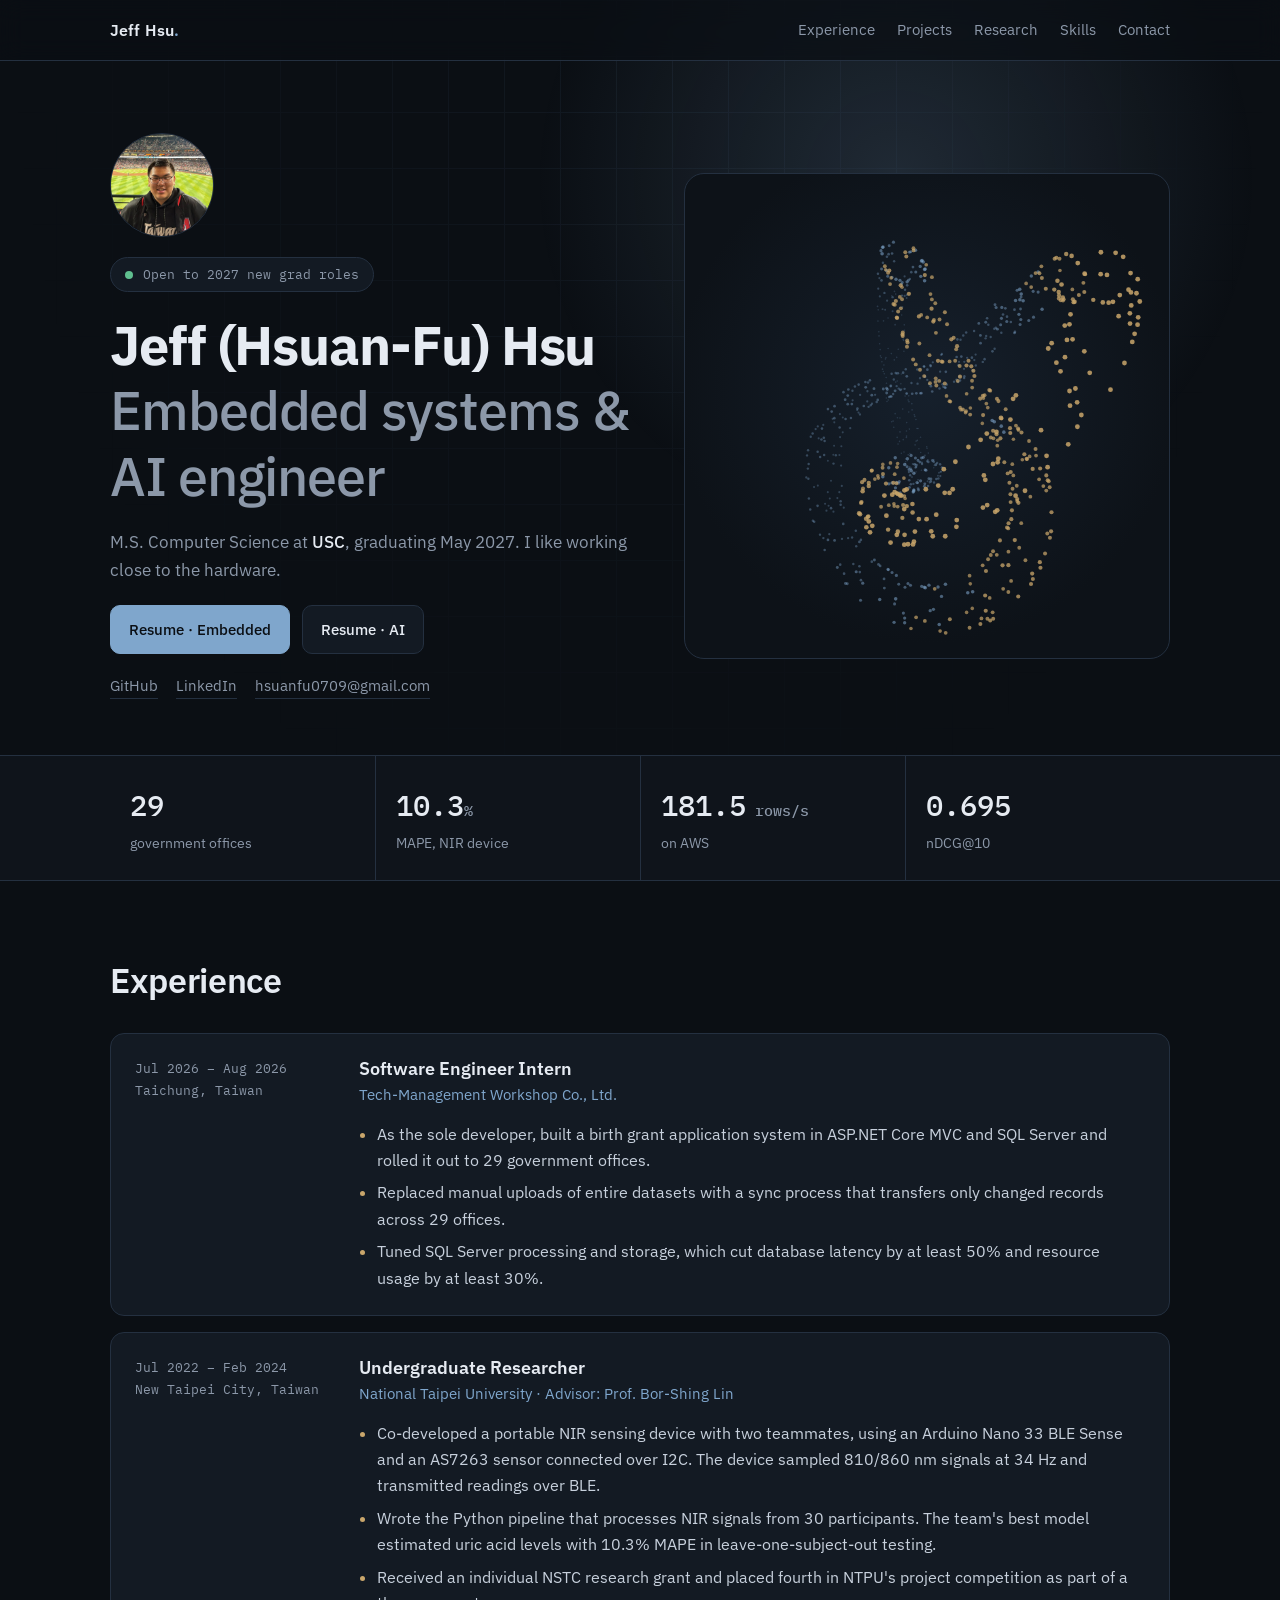
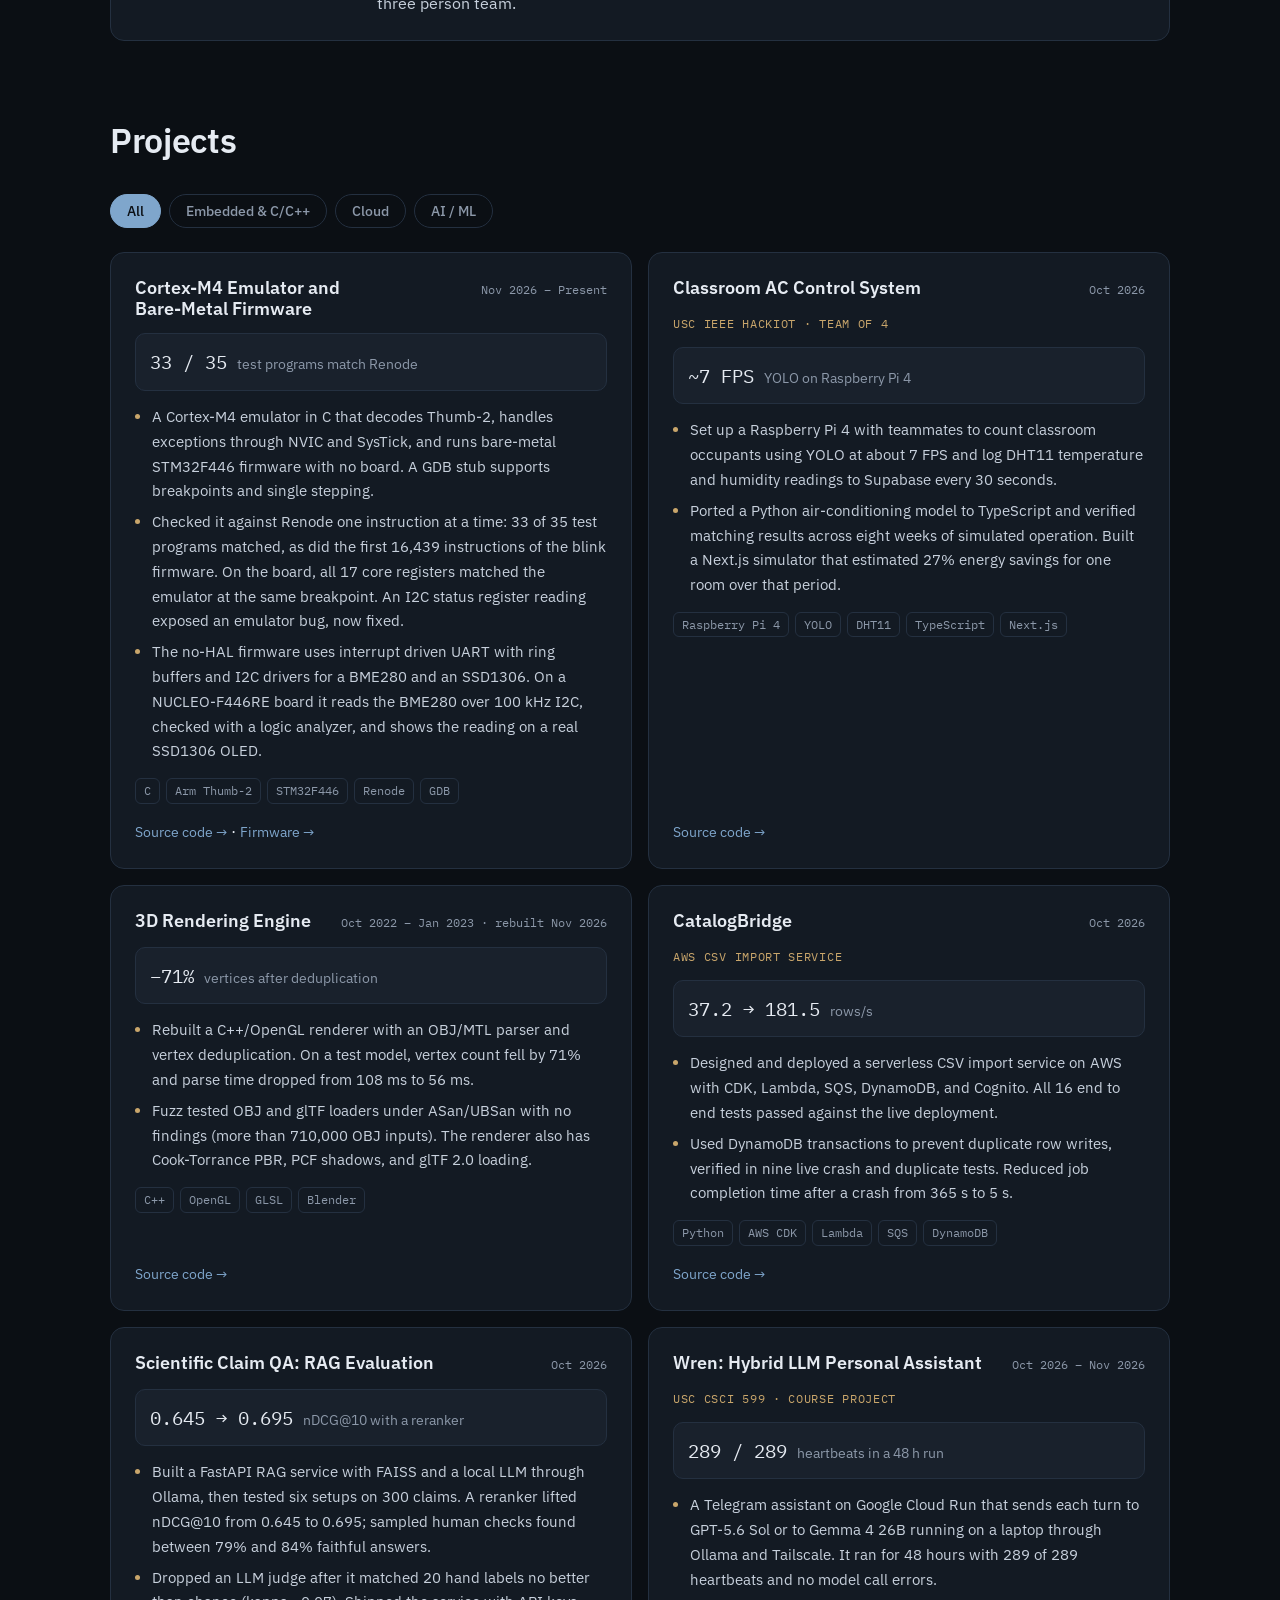
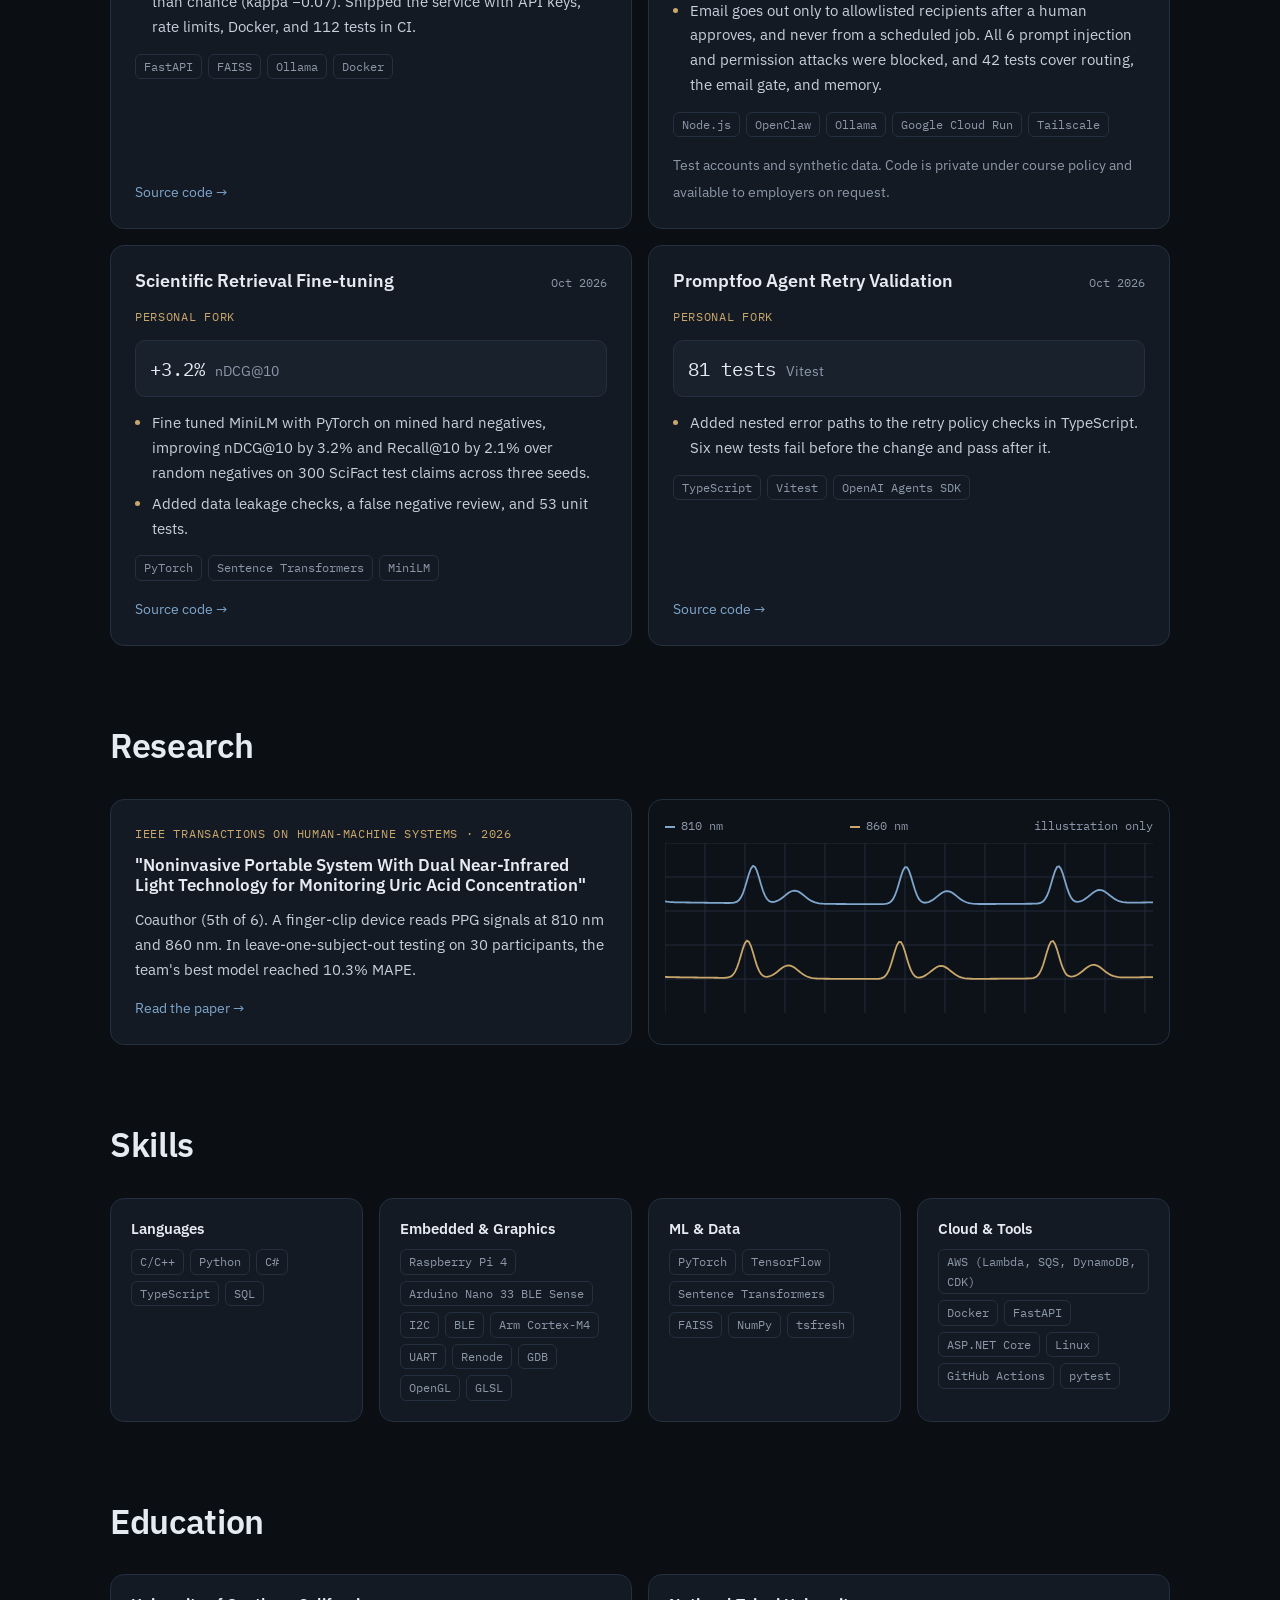
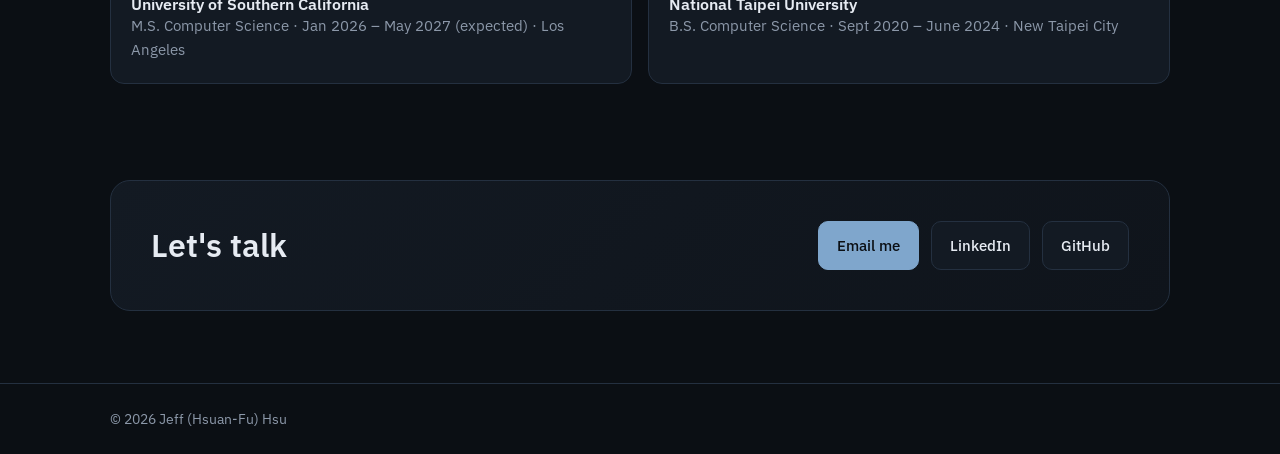
==== commit ef88f29b: "Cortex-M4 card: SSD1306 OLED now checked on the board; refresh resume PDFs Co-Authored-By: Claude Op" ====
--- a/index.html
+++ b/index.html
@@ -320,7 +320,7 @@
             <ul>
               <li>A Cortex-M4 emulator in C that decodes Thumb-2, handles exceptions through NVIC and SysTick, and runs bare-metal STM32F446 firmware with no board. A GDB stub supports breakpoints and single stepping.</li>
               <li>Checked it against Renode one instruction at a time: 33 of 35 test programs matched, as did the first 16,439 instructions of the blink firmware. On the board, all 17 core registers matched the emulator at the same breakpoint. An I2C status register reading exposed an emulator bug, now fixed.</li>
-              <li>The no-HAL firmware uses interrupt driven UART with ring buffers and I2C drivers for a BME280 and an SSD1306. It runs on a NUCLEO-F446RE board and reads the BME280 over 100 kHz I2C, checked with a logic analyzer. The SSD1306 is tested only in the emulator so far.</li>
+              <li>The no-HAL firmware uses interrupt driven UART with ring buffers and I2C drivers for a BME280 and an SSD1306. On a NUCLEO-F446RE board it reads the BME280 over 100 kHz I2C, checked with a logic analyzer, and shows the reading on a real SSD1306 OLED.</li>
             </ul>
             <div class="pills"><span class="pill">C</span><span class="pill">Arm Thumb-2</span><span class="pill">STM32F446</span><span class="pill">Renode</span><span class="pill">GDB</span></div>
             <div class="foot"><a href="https://github.com/Tofuhsu/cortex-m-emu" target="_blank" rel="noopener">Source code →</a> · <a href="https://github.com/Tofuhsu/stm32-baremetal-sensor-node" target="_blank" rel="noopener">Firmware →</a></div>
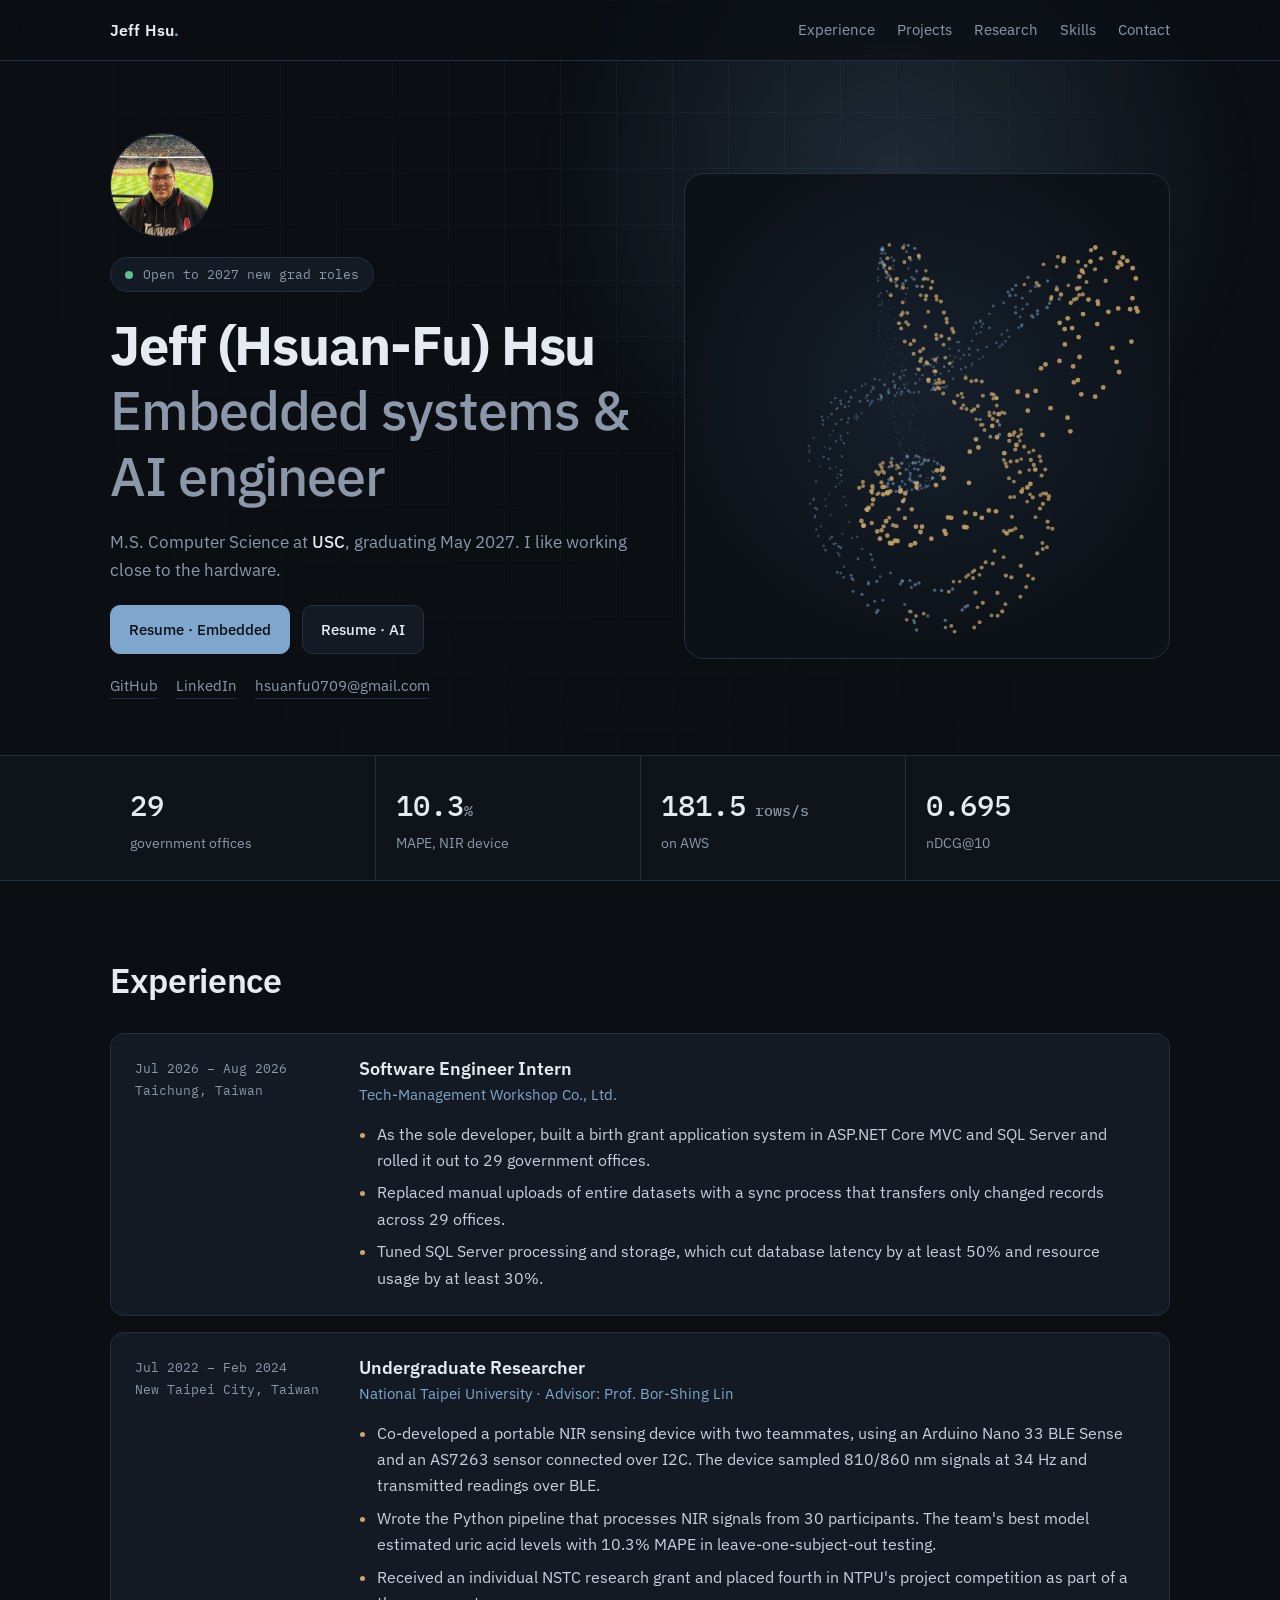
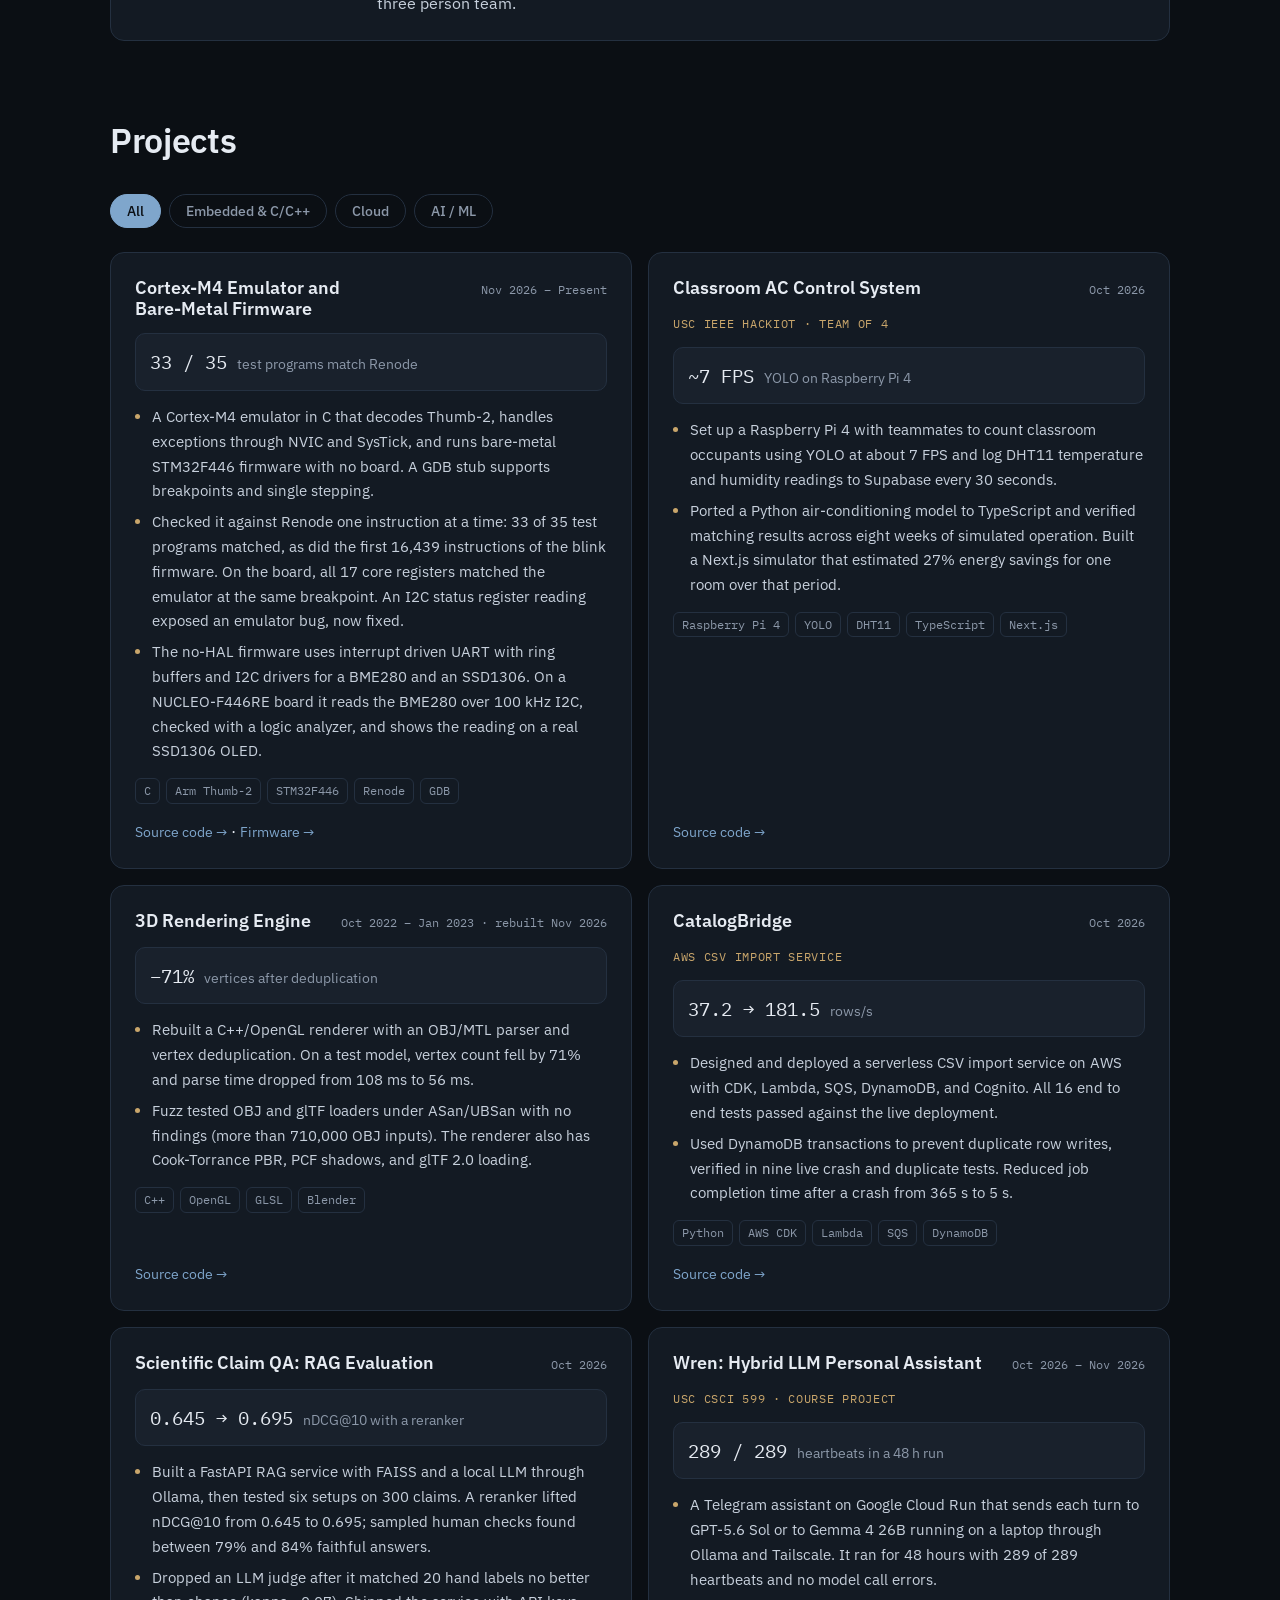
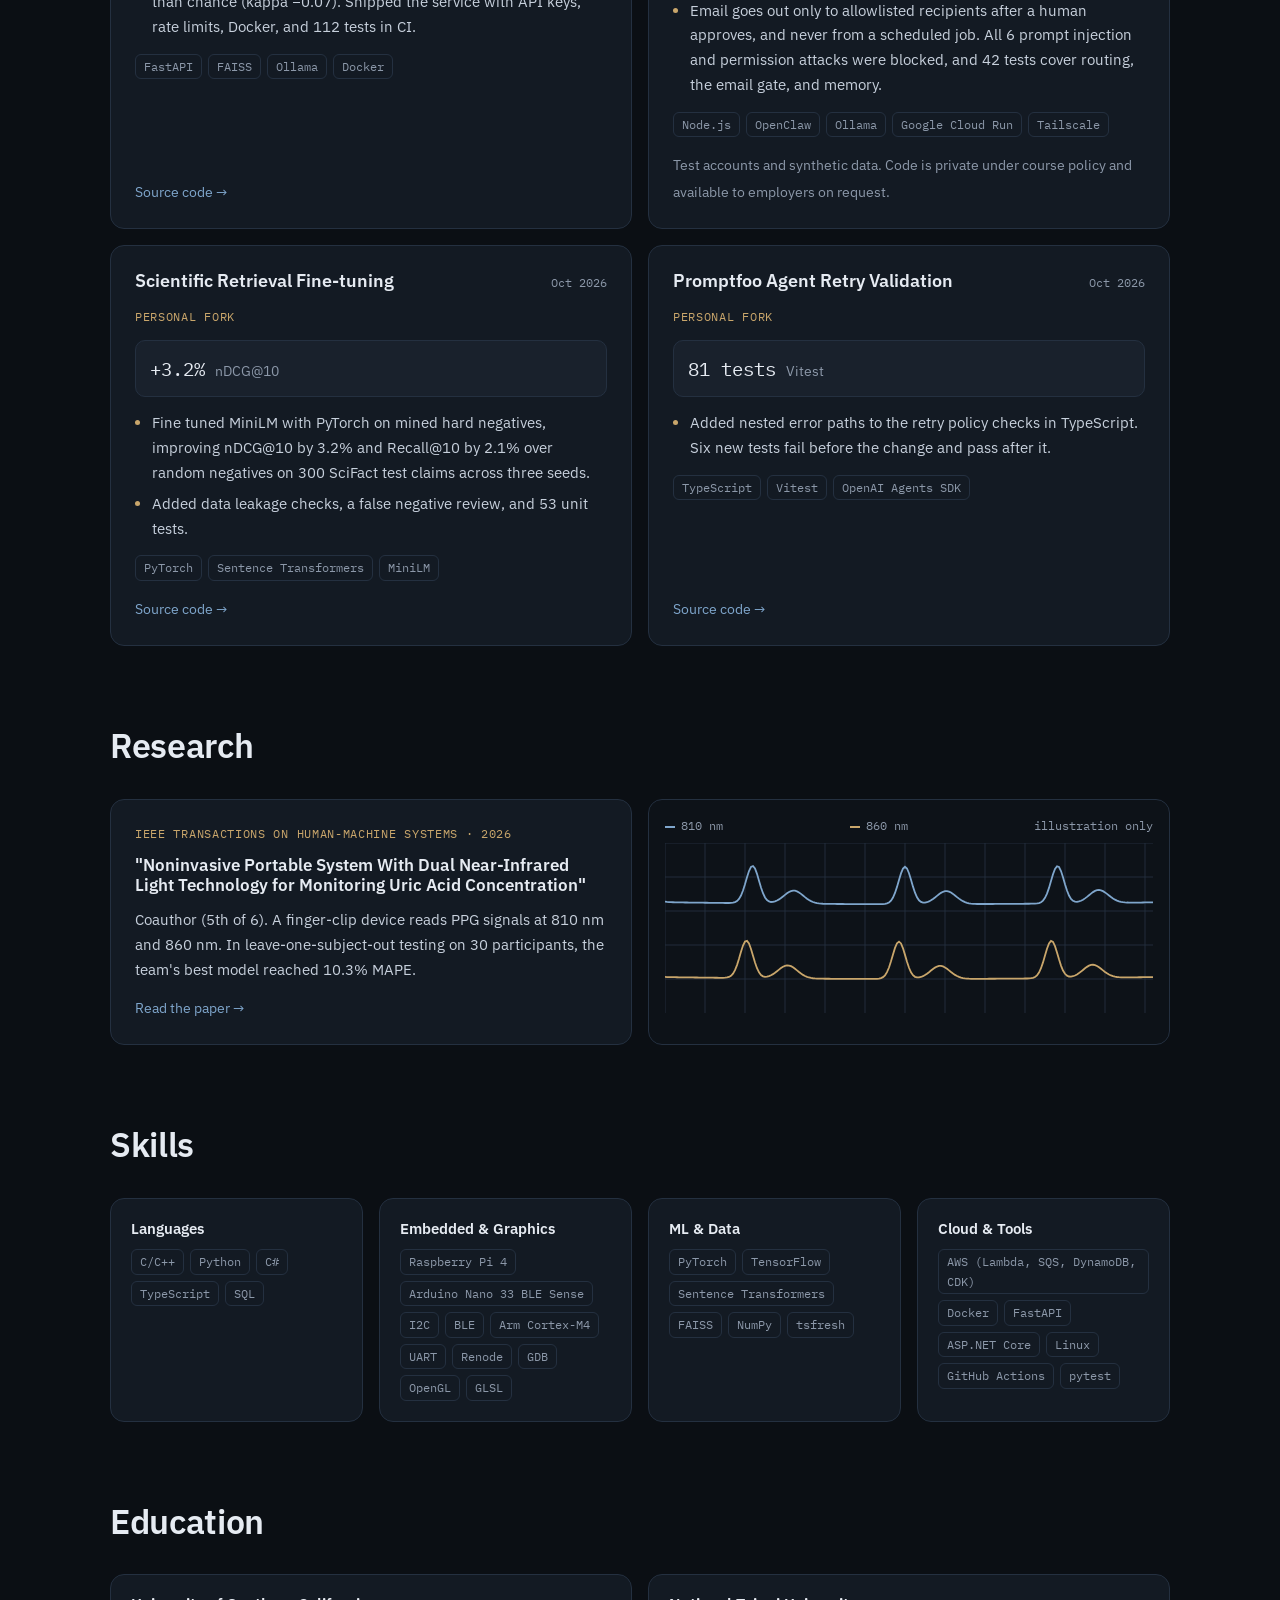
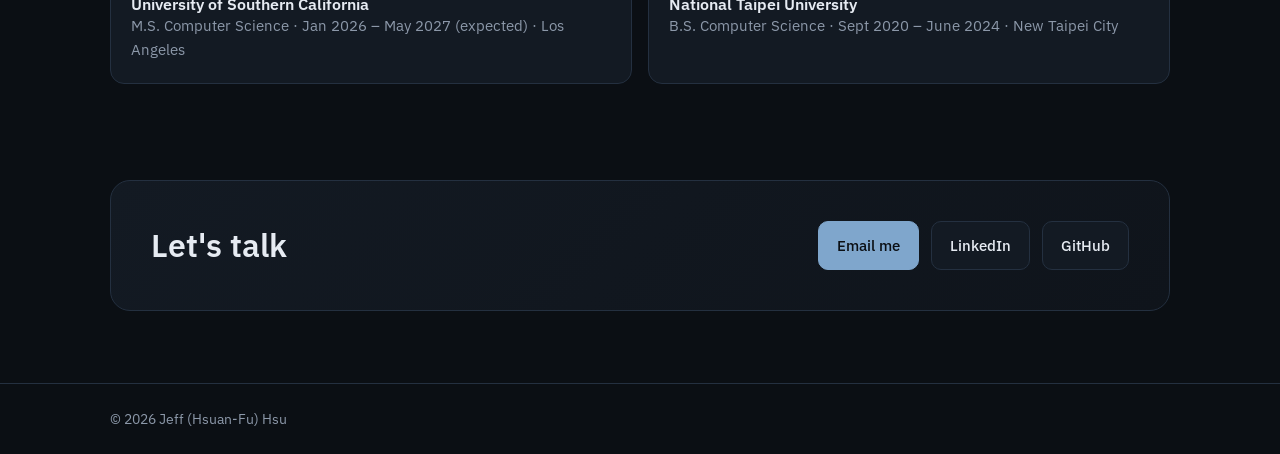
==== commit 130d7a02: "Link the renderer card to the renamed opengl-pbr-renderer repo Co-Authored-By: Claude Opus 5.5 <nore" ====
--- a/index.html
+++ b/index.html
@@ -346,7 +346,7 @@
               <li>Fuzz tested OBJ and glTF loaders under ASan/UBSan with no findings (more than 710,000 OBJ inputs). The renderer also has Cook-Torrance PBR, PCF shadows, and glTF 2.0 loading.</li>
             </ul>
             <div class="pills"><span class="pill">C++</span><span class="pill">OpenGL</span><span class="pill">GLSL</span><span class="pill">Blender</span></div>
-            <div class="foot"><a href="https://github.com/Tofuhsu/3D-Rendering-Engine" target="_blank" rel="noopener">Source code →</a></div>
+            <div class="foot"><a href="https://github.com/Tofuhsu/opengl-pbr-renderer" target="_blank" rel="noopener">Source code →</a></div>
           </article>
 
           <article class="card reveal" data-cat="cloud">
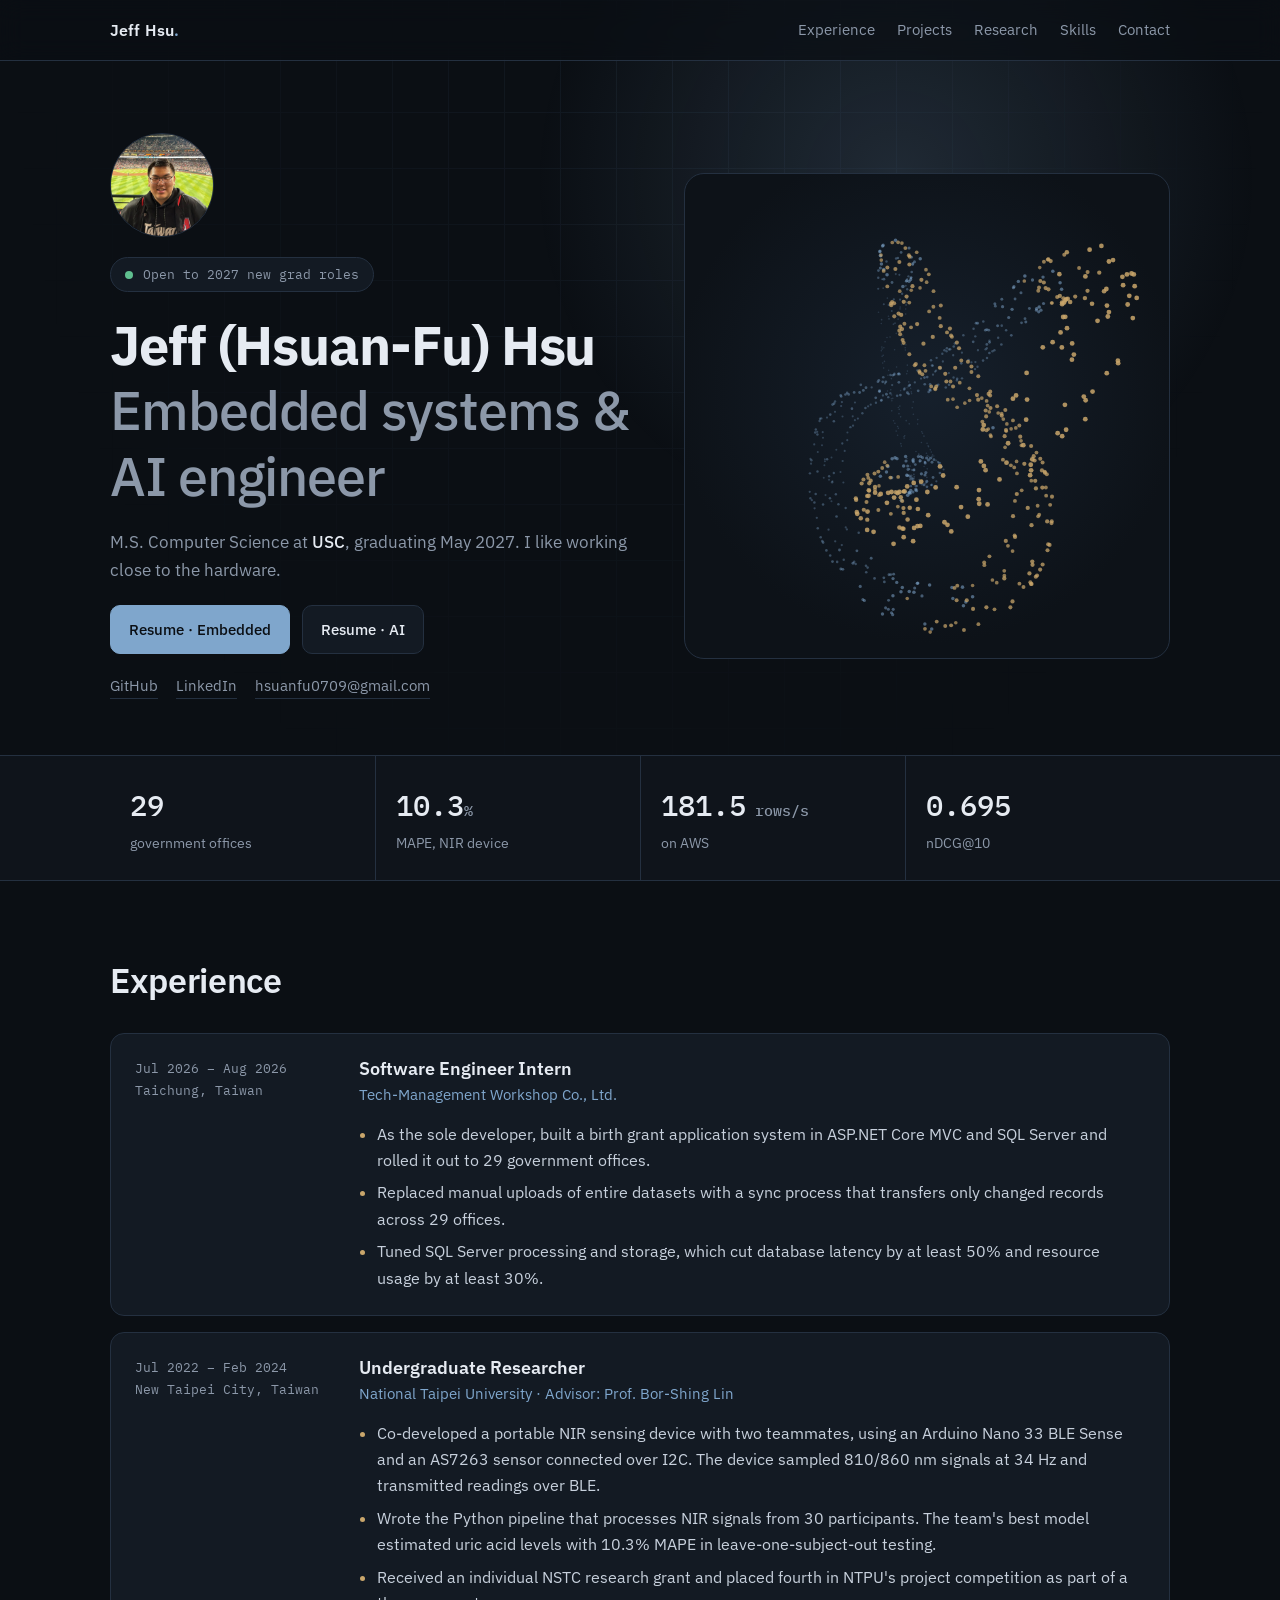
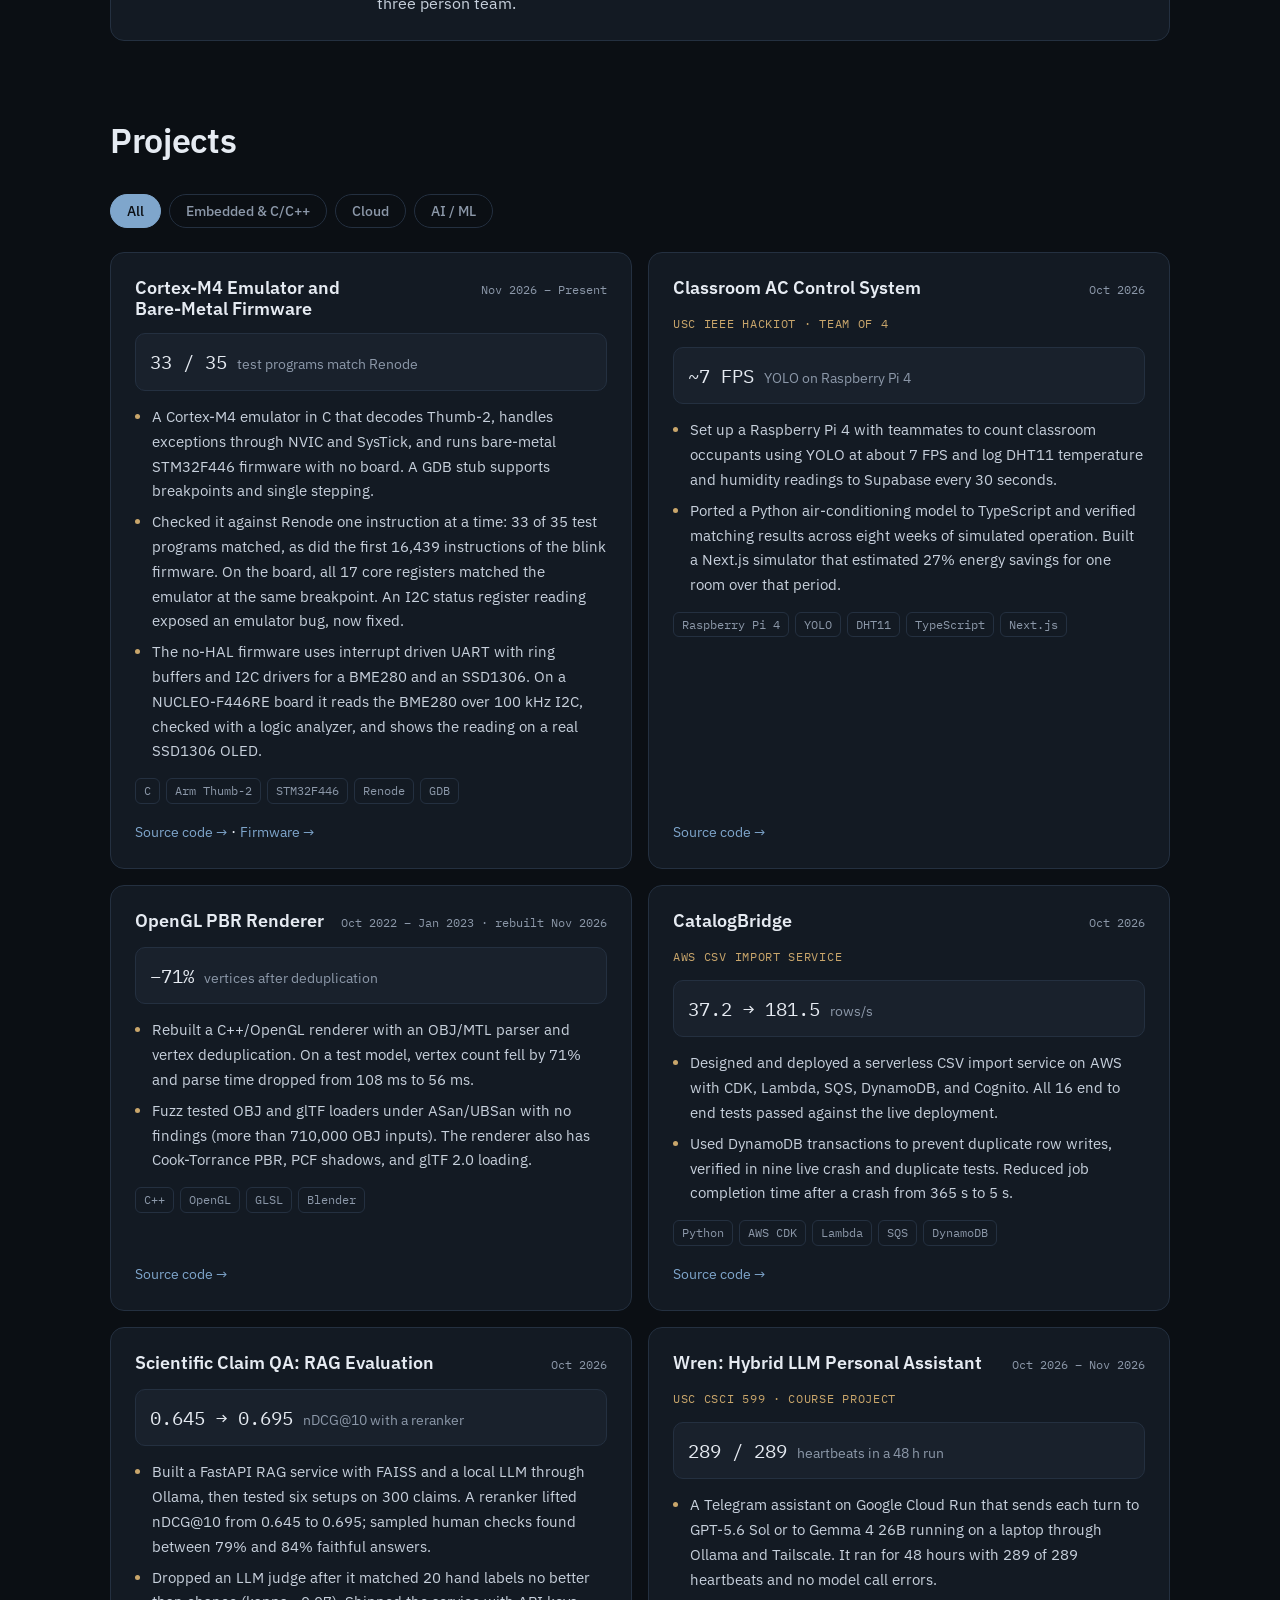
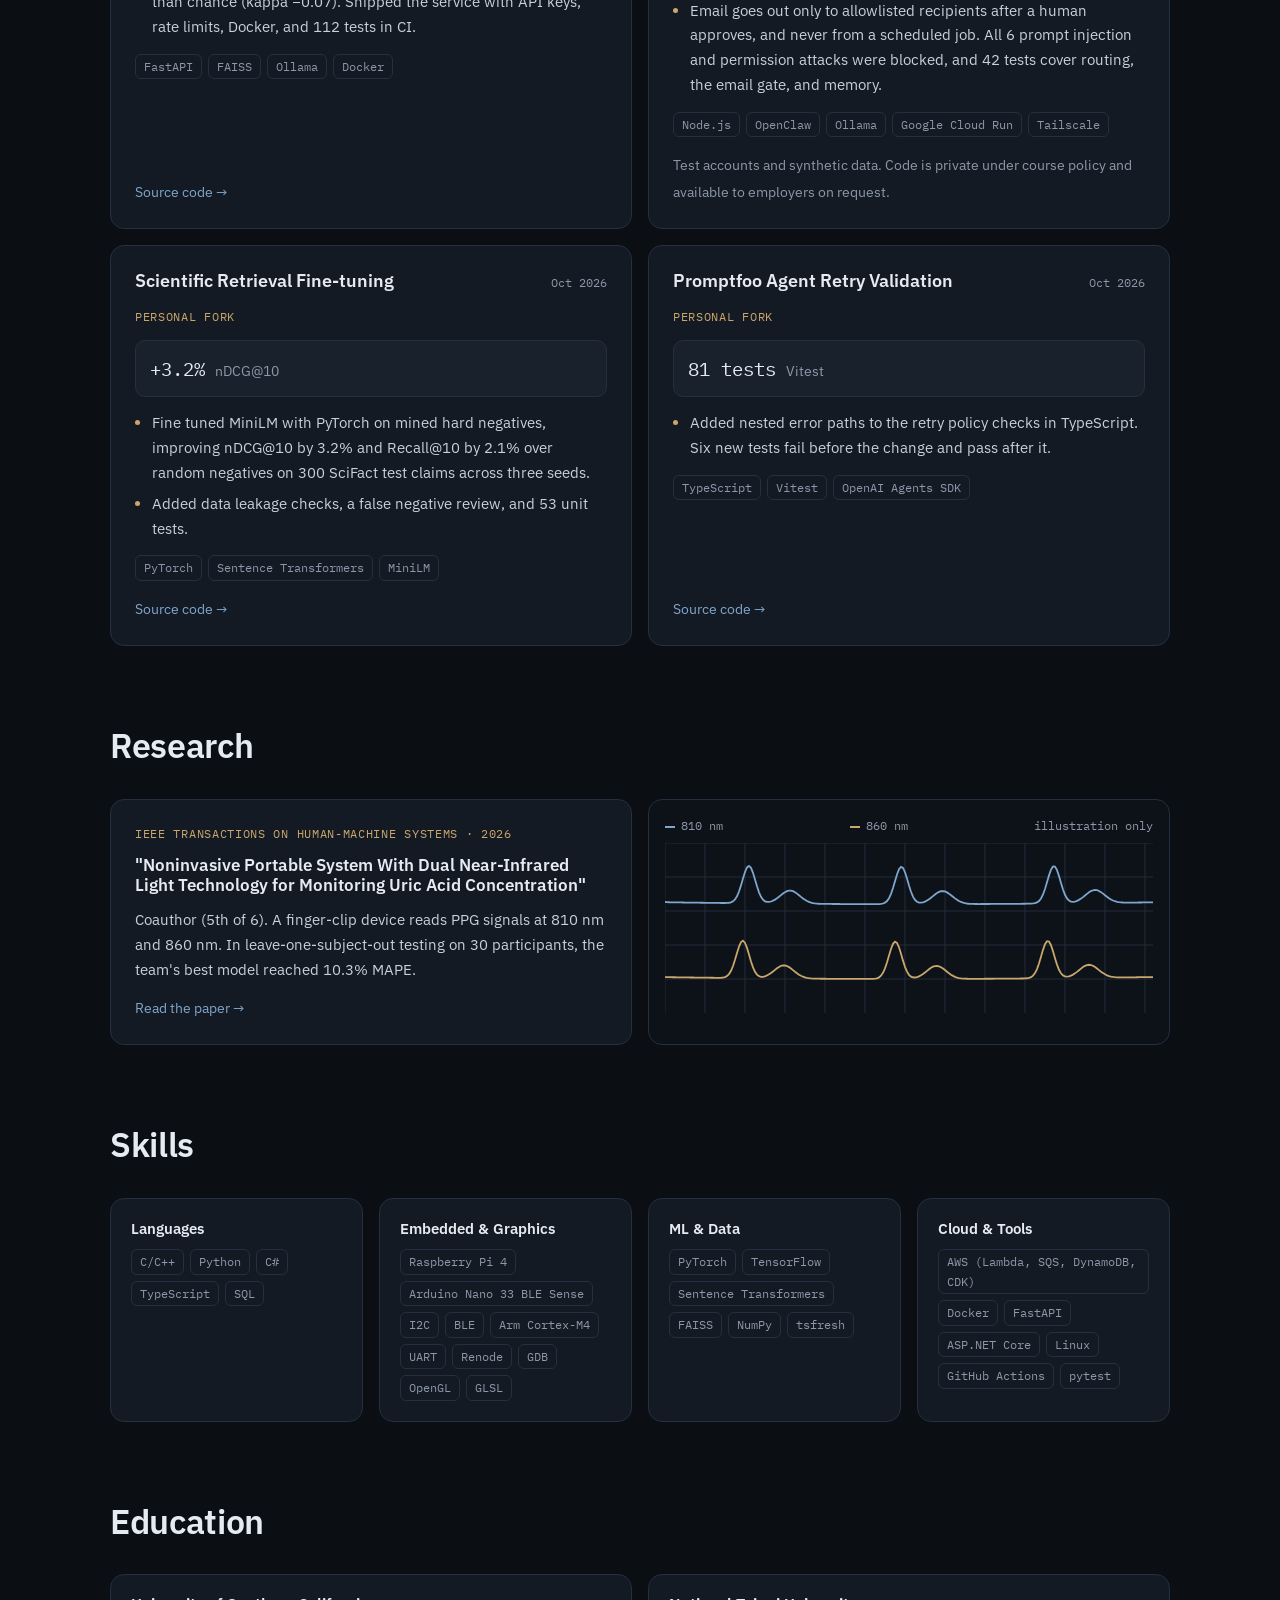
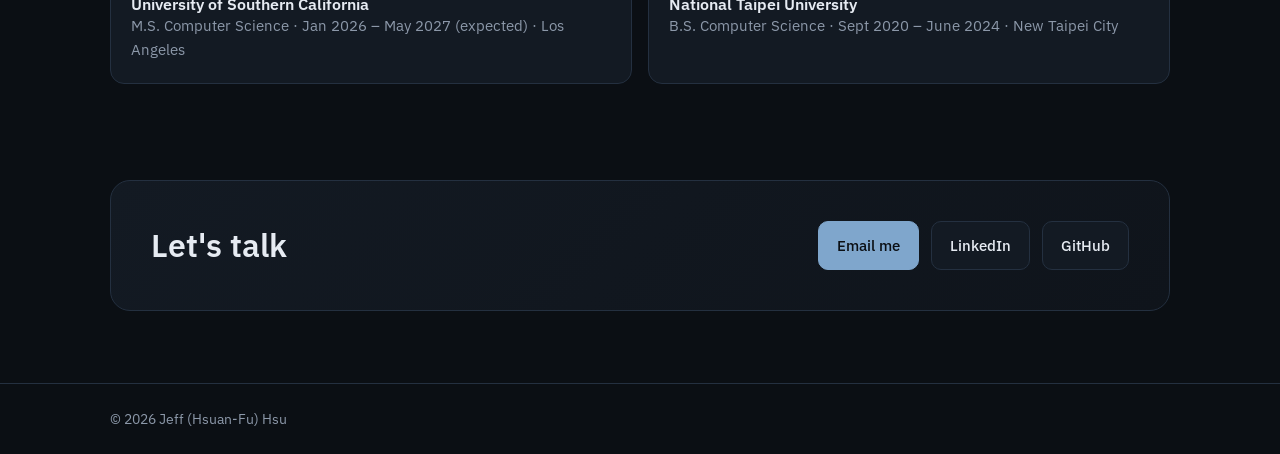
==== commit 37a9fd0b: "Rename the 3D project to OpenGL PBR Renderer; refresh resume PDFs Co-Authored-By: Claude Opus 5.5 <n" ====
--- a/index.html
+++ b/index.html
@@ -339,7 +339,7 @@
           </article>
 
           <article class="card reveal" data-cat="embedded">
-            <div class="top"><h3>3D Rendering Engine</h3><span class="date">Oct 2022 – Jan 2023 · rebuilt Nov 2026</span></div>
+            <div class="top"><h3>OpenGL PBR Renderer</h3><span class="date">Oct 2022 – Jan 2023 · rebuilt Nov 2026</span></div>
             <div class="metric"><span class="v">−71%</span><span class="k">vertices after deduplication</span></div>
             <ul>
               <li>Rebuilt a C++/OpenGL renderer with an OBJ/MTL parser and vertex deduplication. On a test model, vertex count fell by 71% and parse time dropped from 108 ms to 56 ms.</li>
